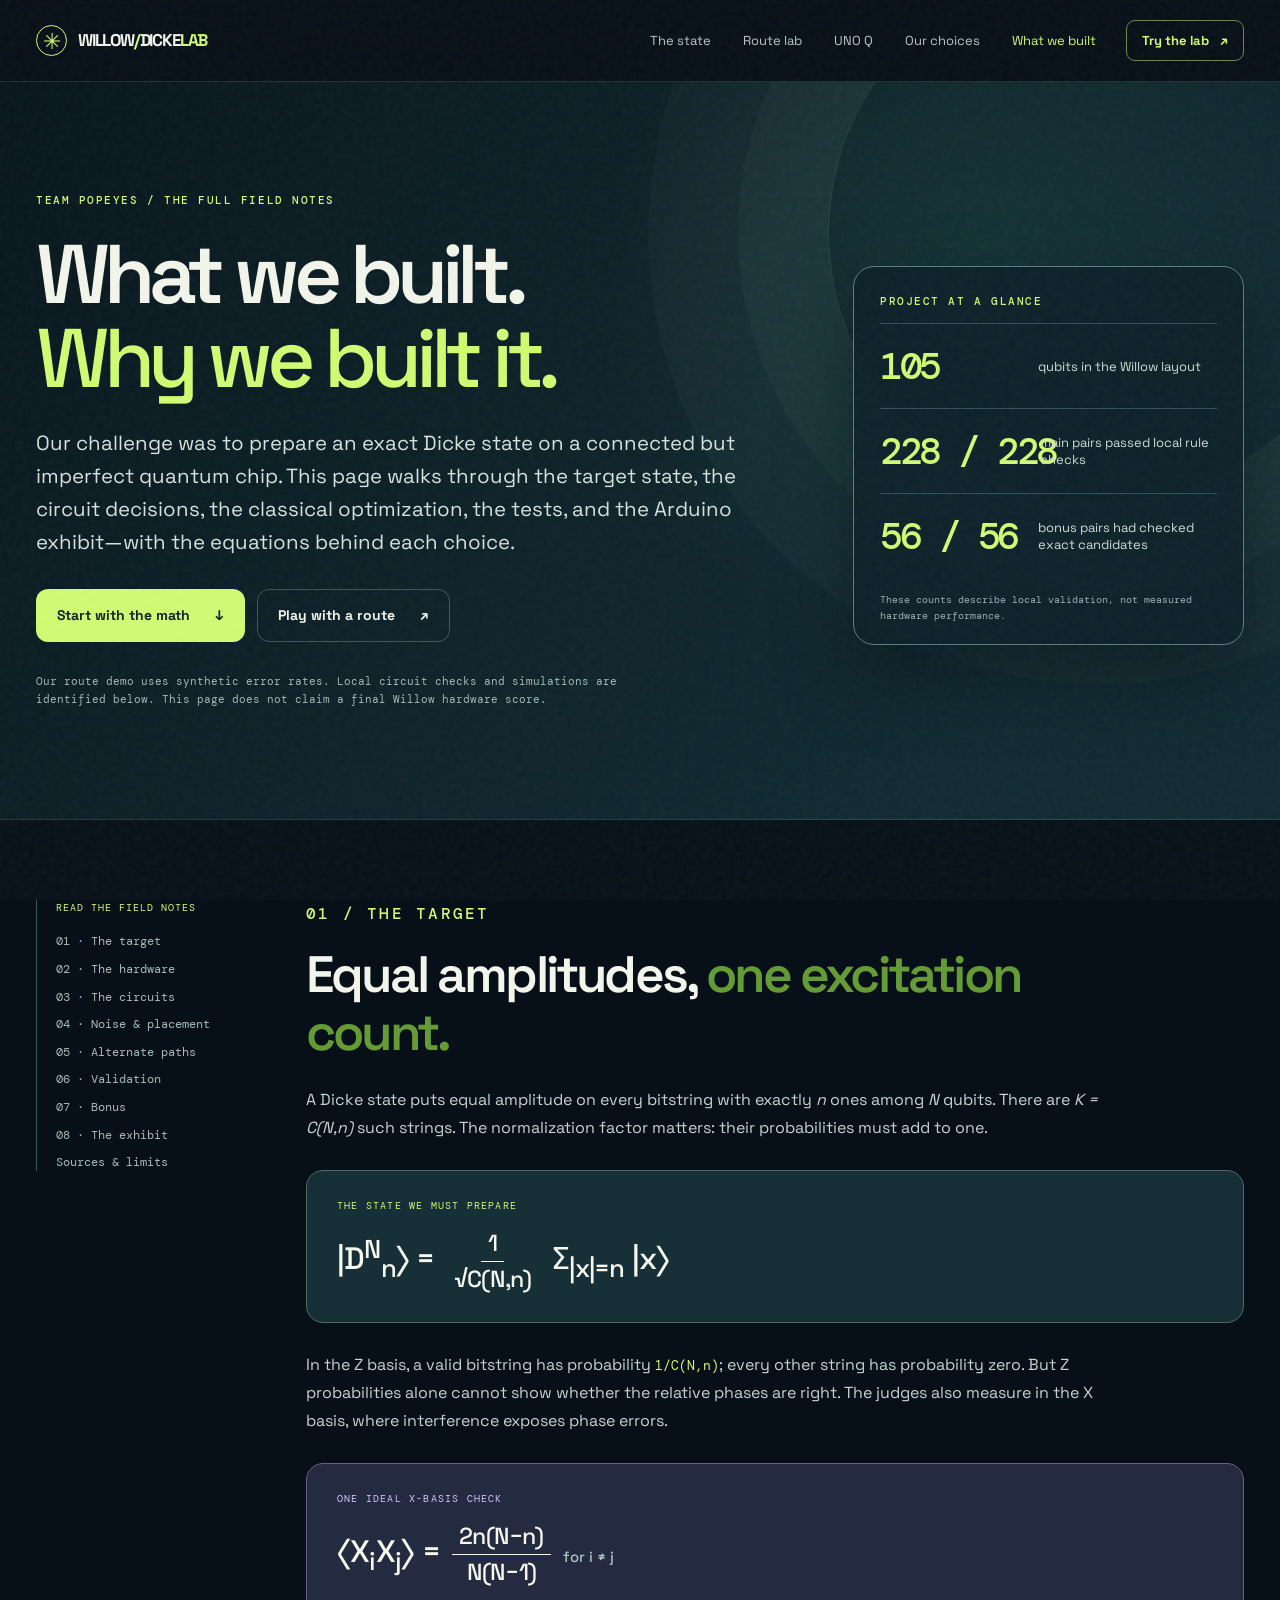
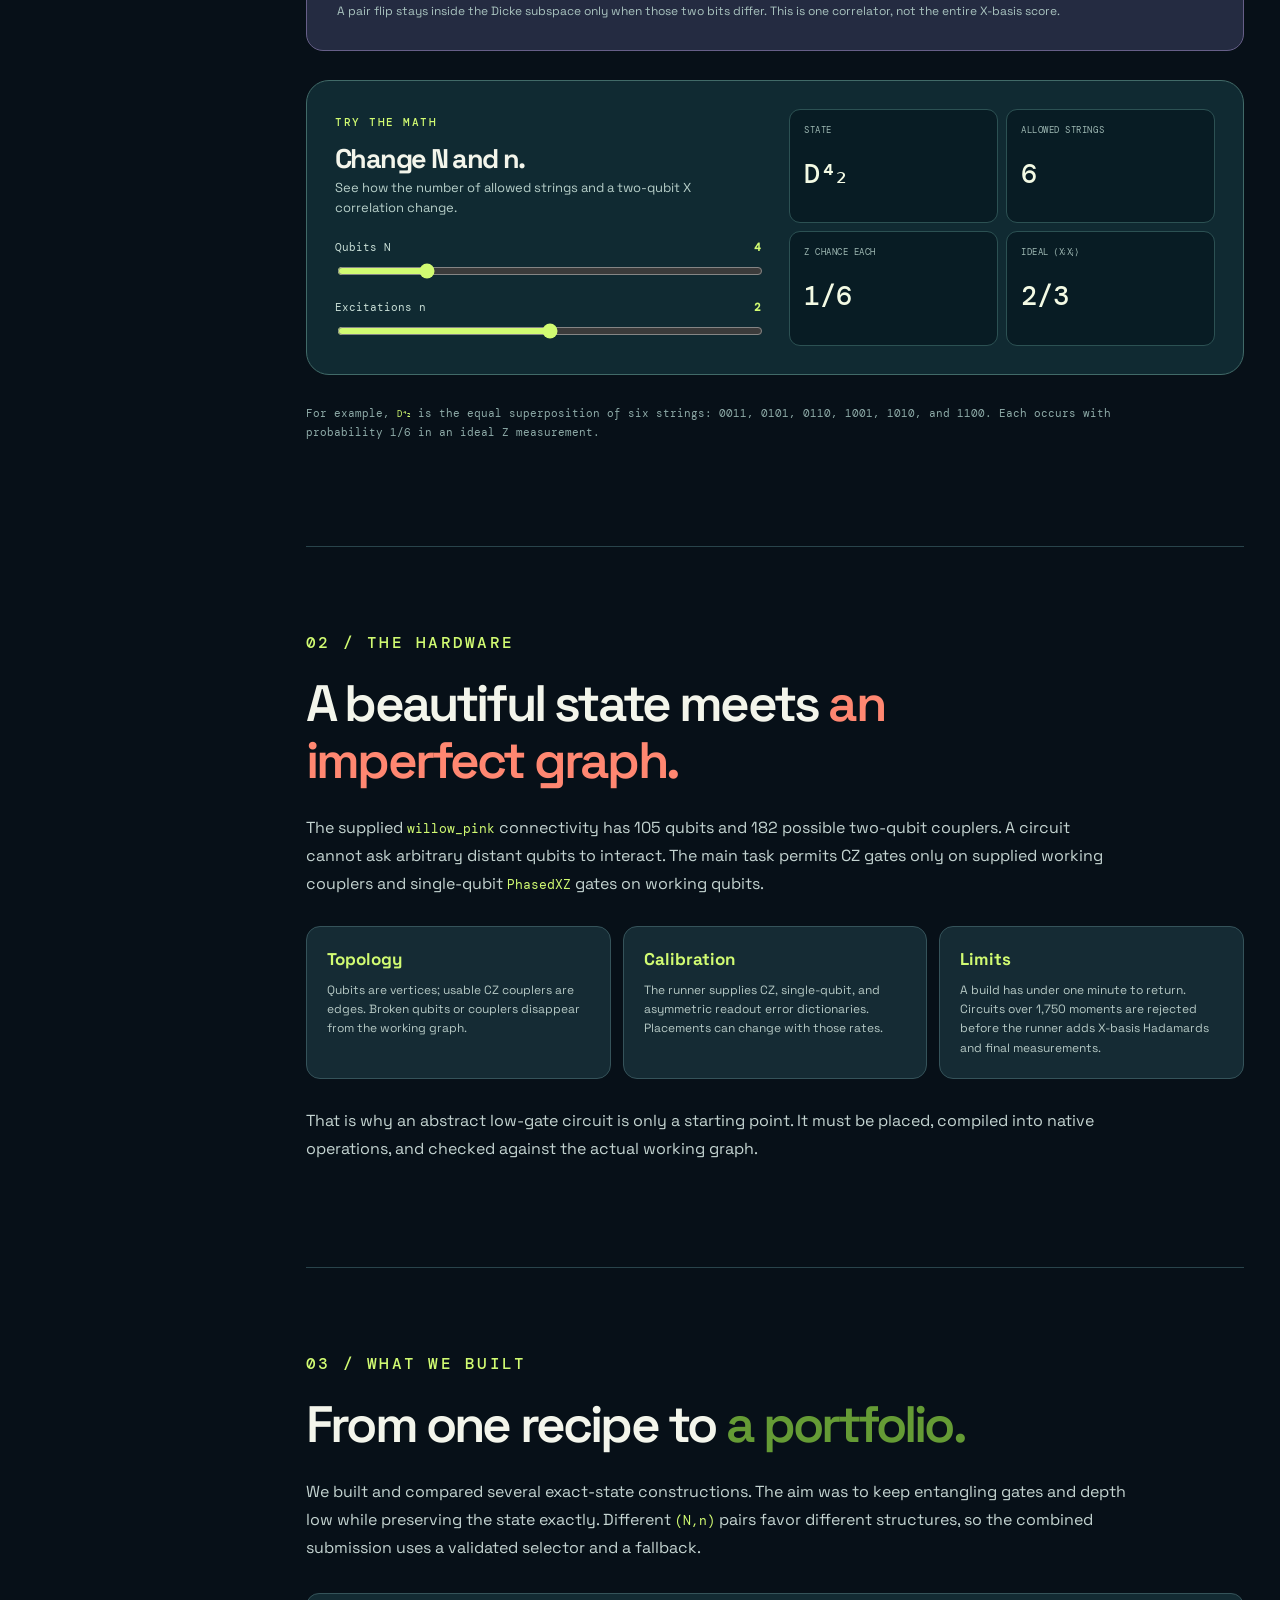
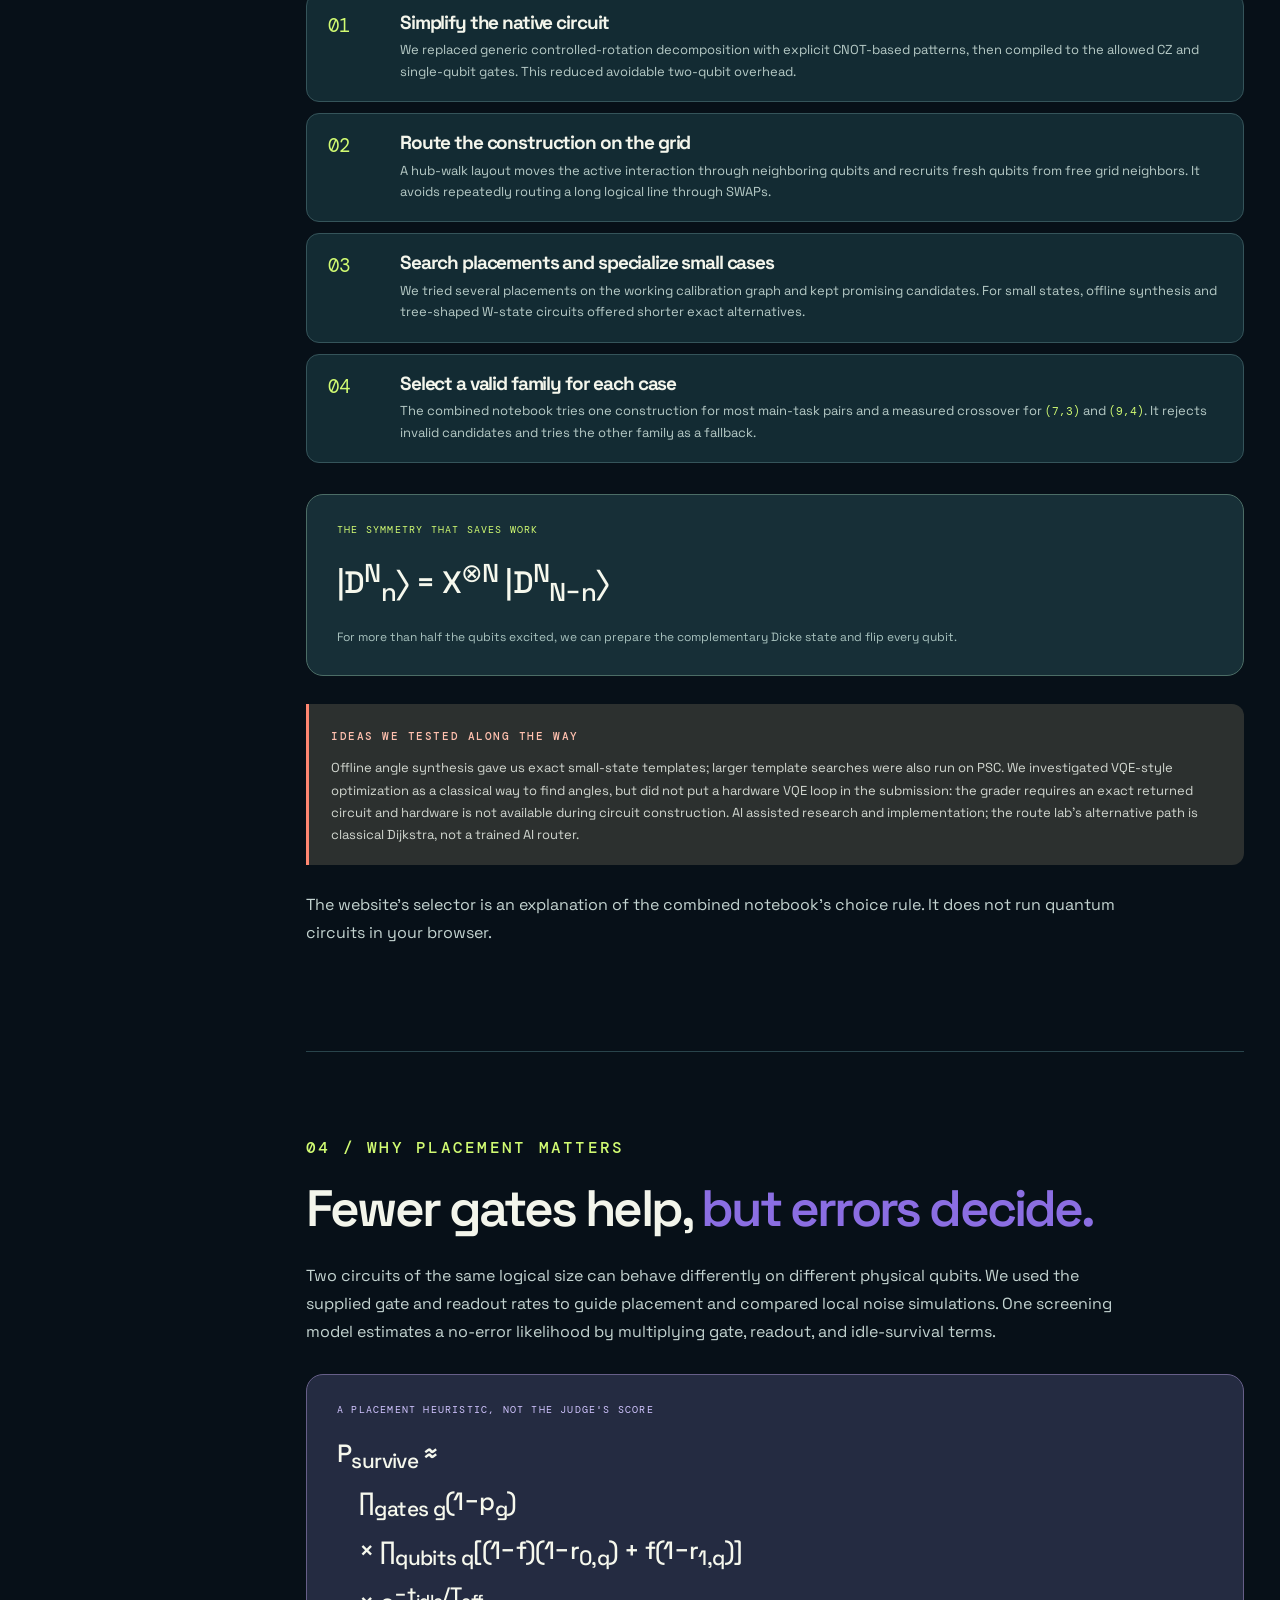
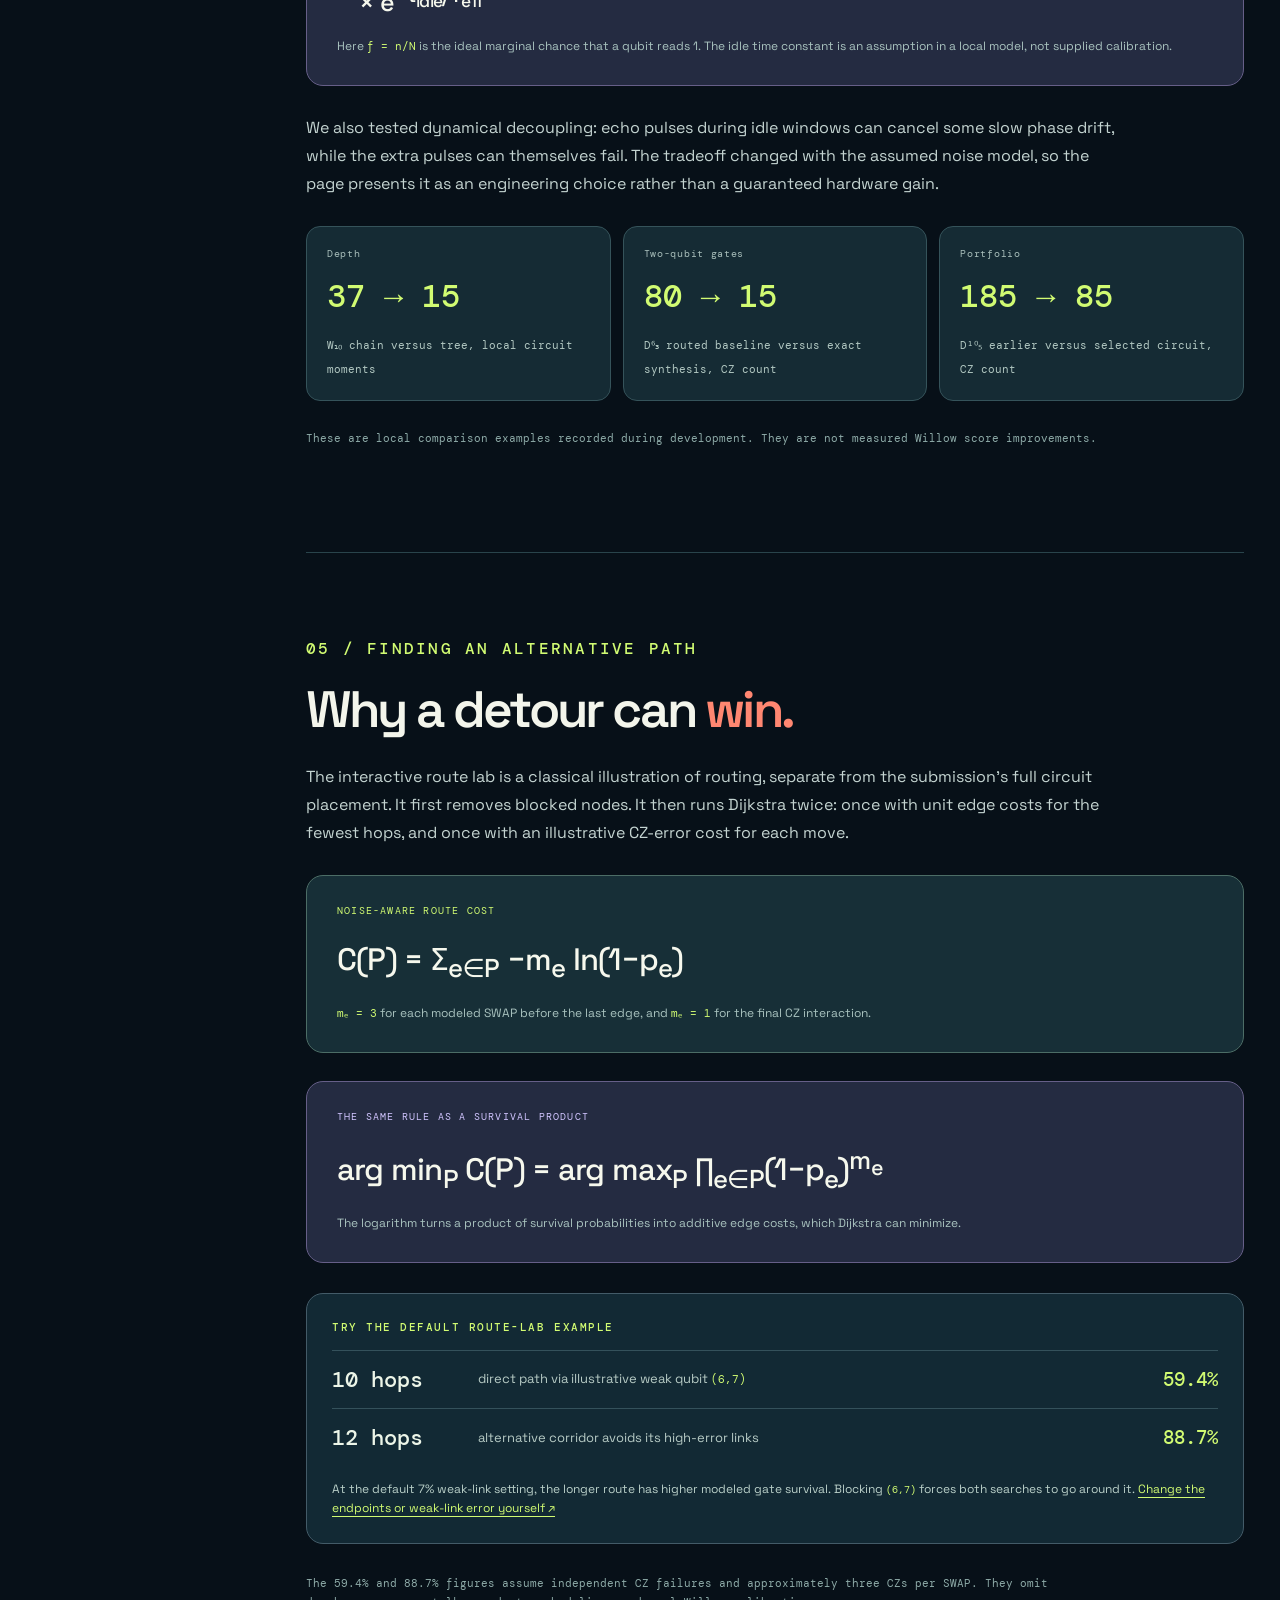
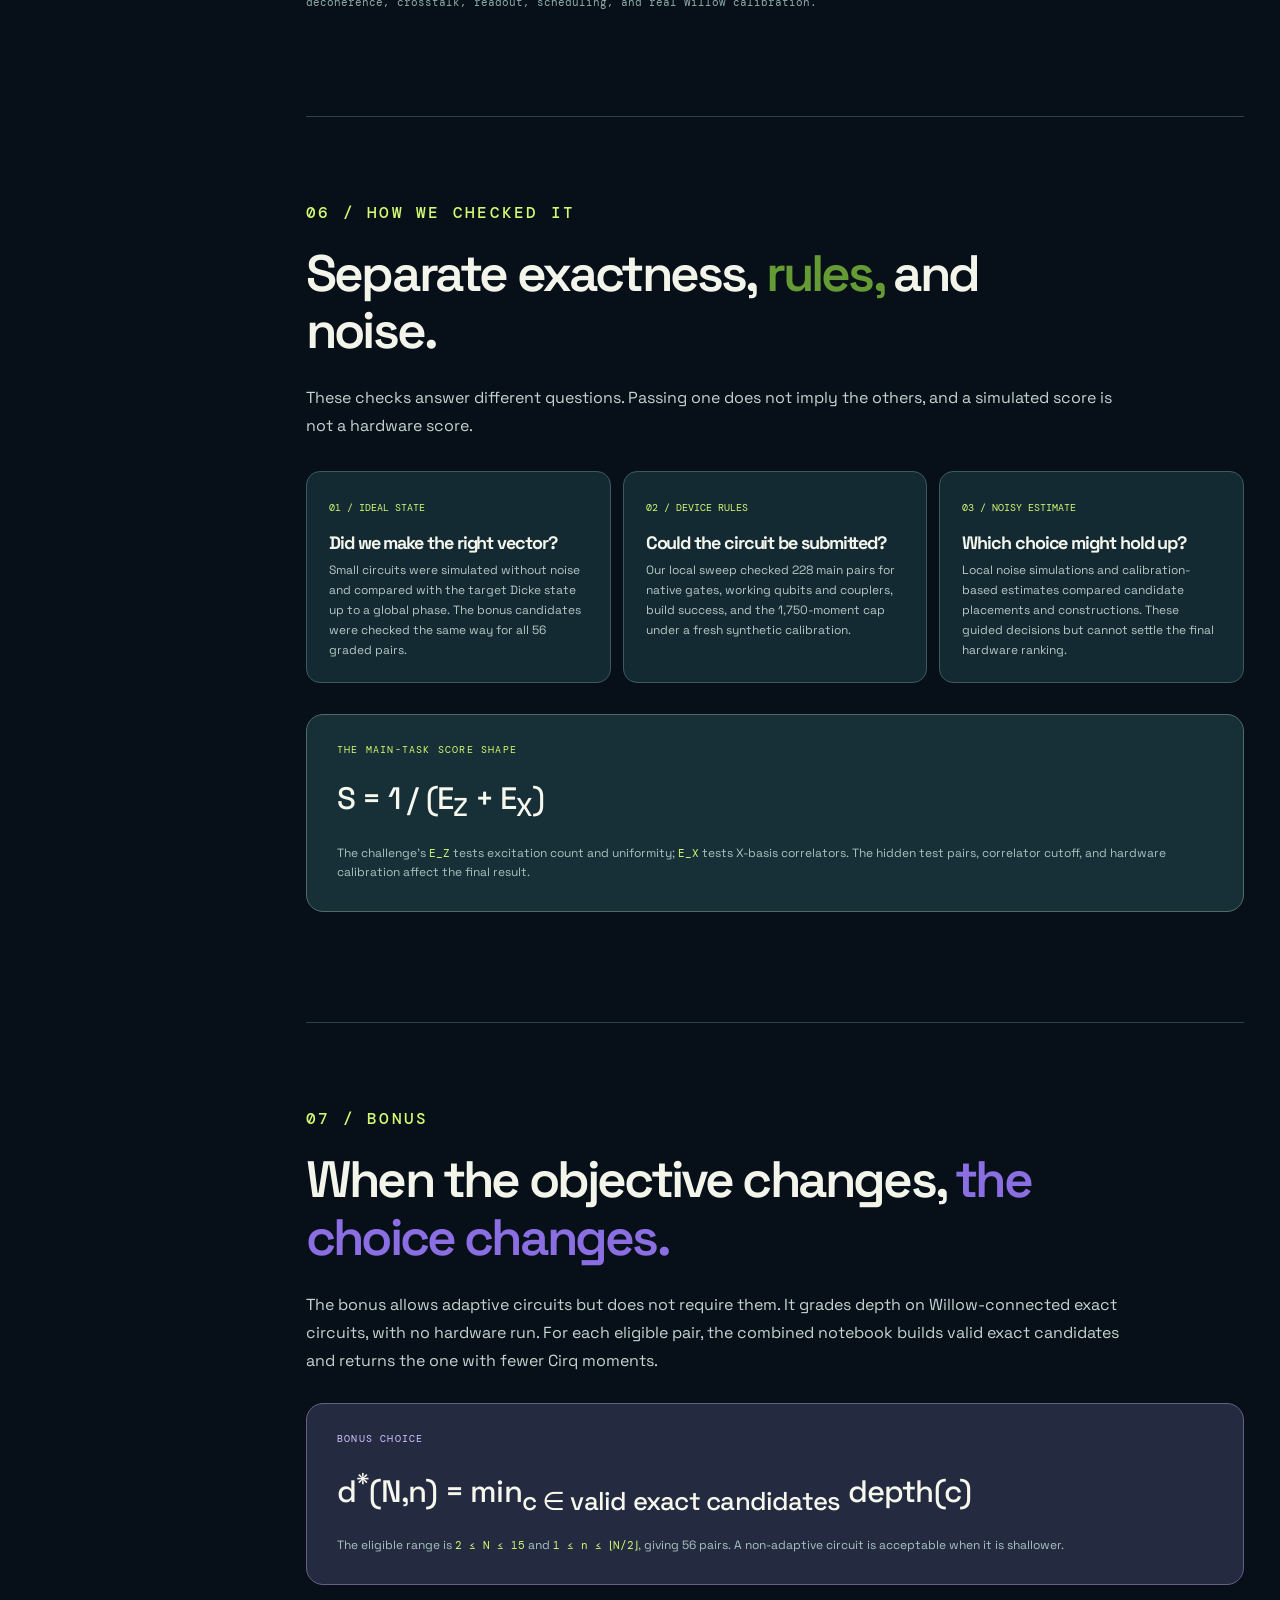
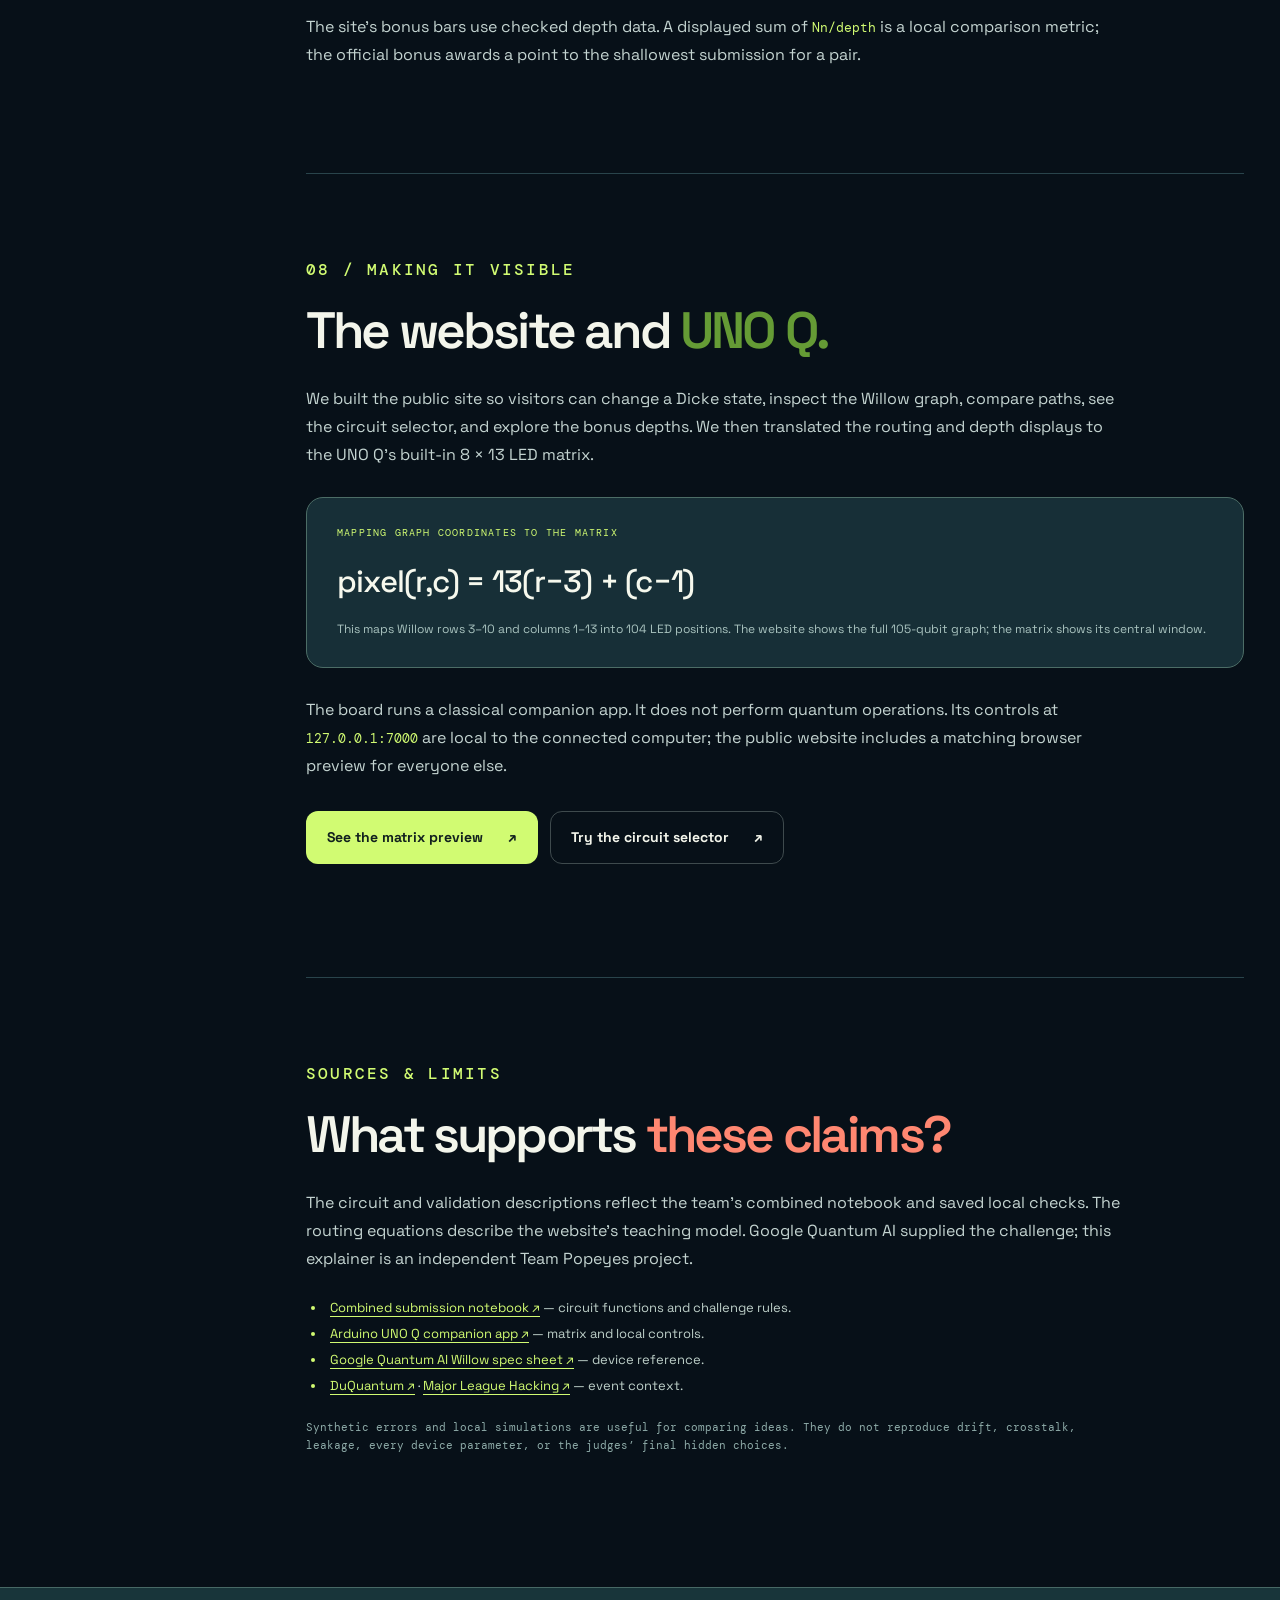
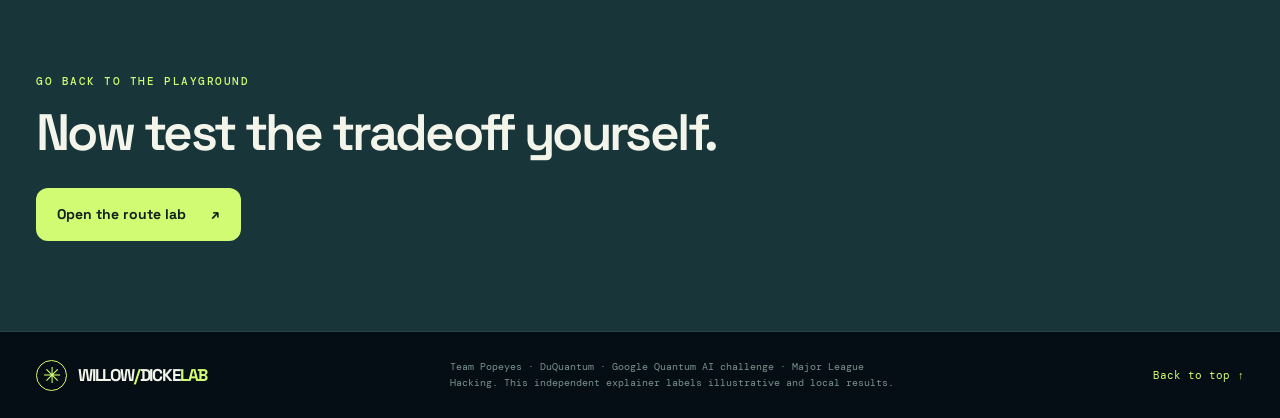
==== methodology.html @ 2a4ad36b "Add detailed Dicke methodology page" ====
<!doctype html>
<html lang="en">
<head>
  <meta charset="utf-8">
  <meta name="viewport" content="width=device-width, initial-scale=1">
  <meta name="theme-color" content="#071018">
  <meta name="description" content="How Team Popeyes designed, routed, simulated, validated, and explained Dicke-state circuits for the Google Quantum AI challenge at DuQuantum.">
  <title>What we built · Willow Dicke Lab</title>
  <link rel="preconnect" href="https://fonts.googleapis.com">
  <link rel="preconnect" href="https://fonts.gstatic.com" crossorigin>
  <link href="https://fonts.googleapis.com/css2?family=DM+Mono:wght@400;500&family=Space+Grotesk:wght@400;500;600;700&display=swap" rel="stylesheet">
  <link rel="stylesheet" href="./styles.css?v=story1">
  <link rel="stylesheet" href="./methodology.css?v=story1">
  <script src="./methodology.js?v=story1" defer></script>
</head>
<body>
  <div class="grain" aria-hidden="true"></div>
  <header class="site-header">
    <a class="brand" href="./index.html#top" aria-label="Willow Dicke Lab home"><span class="brand-mark" aria-hidden="true">✳</span><span>WILLOW<span class="brand-light">/</span>DICKE<span class="brand-light">LAB</span></span></a>
    <nav aria-label="Main navigation"><a href="./index.html#state">The state</a><a href="./index.html#routing">Route lab</a><a href="./index.html#uno">UNO Q</a><a href="./index.html#decisions">Our choices</a><a class="story-active" href="./methodology.html" aria-current="page">What we built</a></nav>
    <a class="header-cta" href="./index.html#routing">Try the lab <span aria-hidden="true">↗</span></a>
  </header>

  <main>
    <section class="story-hero" id="top" aria-labelledby="story-title">
      <div class="wrap story-hero-grid">
        <div>
          <p class="section-kicker">TEAM POPEYES / THE FULL FIELD NOTES</p>
          <h1 id="story-title">What we built.<br><em>Why we built it.</em></h1>
          <p class="story-lead">Our challenge was to prepare an exact Dicke state on a connected but imperfect quantum chip. This page walks through the target state, the circuit decisions, the classical optimization, the tests, and the Arduino exhibit—with the equations behind each choice.</p>
          <div class="story-actions"><a class="button button-primary" href="#target">Start with the math <span aria-hidden="true">↓</span></a><a class="button button-ghost" href="./index.html#routing">Play with a route <span aria-hidden="true">↗</span></a></div>
          <p class="story-honesty">Our route demo uses synthetic error rates. Local circuit checks and simulations are identified below. This page does not claim a final Willow hardware score.</p>
        </div>
        <div class="story-hero-card" aria-label="Project at a glance">
          <span class="mini-label">PROJECT AT A GLANCE</span>
          <div><strong>105</strong><span>qubits in the Willow layout</span></div>
          <div><strong>228 / 228</strong><span>main pairs passed local rule checks</span></div>
          <div><strong>56 / 56</strong><span>bonus pairs had checked exact candidates</span></div>
          <p>These counts describe local validation, not measured hardware performance.</p>
        </div>
      </div>
    </section>

    <div class="wrap story-layout">
      <aside class="story-toc" aria-label="On this page"><span>READ THE FIELD NOTES</span><a href="#target">01 · The target</a><a href="#hardware">02 · The hardware</a><a href="#construction">03 · The circuits</a><a href="#placement">04 · Noise &amp; placement</a><a href="#routing-math">05 · Alternate paths</a><a href="#validation">06 · Validation</a><a href="#bonus">07 · Bonus</a><a href="#exhibit">08 · The exhibit</a><a href="#sources">Sources &amp; limits</a></aside>
      <article class="story-content">
        <section class="story-section" id="target">
          <p class="section-kicker">01 / THE TARGET</p>
          <h2>Equal amplitudes, <span class="accent-lime">one excitation count.</span></h2>
          <p>A Dicke state puts equal amplitude on every bitstring with exactly <em>n</em> ones among <em>N</em> qubits. There are <em>K = C(N,n)</em> such strings. The normalization factor matters: their probabilities must add to one.</p>
          <div class="story-equation" role="math" aria-label="Dicke N n equals one over square root of N choose n times the sum of all computational basis strings with Hamming weight n"><span class="eq-label">THE STATE WE MUST PREPARE</span><div>|D<sup>N</sup><sub>n</sub>⟩ = <span class="eq-frac"><span>1</span><span>√C(N,n)</span></span> Σ<sub>|x|=n</sub> |x⟩</div></div>
          <p>In the Z basis, a valid bitstring has probability <code>1/C(N,n)</code>; every other string has probability zero. But Z probabilities alone cannot show whether the relative phases are right. The judges also measure in the X basis, where interference exposes phase errors.</p>
          <div class="story-equation story-equation-violet" role="math" aria-label="For distinct qubits i and j, the ideal XX correlator is two n times N minus n divided by N times N minus one"><span class="eq-label">ONE IDEAL X-BASIS CHECK</span><div>⟨X<sub>i</sub>X<sub>j</sub>⟩ = <span class="eq-frac"><span>2n(N−n)</span><span>N(N−1)</span></span> <small>for i ≠ j</small></div><p>A pair flip stays inside the Dicke subspace only when those two bits differ. This is one correlator, not the entire X-basis score.</p></div>
          <div class="story-playground card-surface" aria-labelledby="story-playground-title"><div><span class="mini-label">TRY THE MATH</span><h3 id="story-playground-title">Change N and n.</h3><p>See how the number of allowed strings and a two-qubit X correlation change.</p><label for="story-n-qubits">Qubits N <strong id="story-n-value">4</strong></label><input id="story-n-qubits" type="range" min="2" max="12" value="4"><label for="story-n-excitations">Excitations n <strong id="story-k-value">2</strong></label><input id="story-n-excitations" type="range" min="0" max="4" value="2"></div><div class="story-math-readout" aria-live="polite"><div><span>STATE</span><strong id="story-state">D⁴₂</strong></div><div><span>ALLOWED STRINGS</span><strong id="story-combinations">6</strong></div><div><span>Z CHANCE EACH</span><strong id="story-probability">1/6</strong></div><div><span>IDEAL ⟨XᵢXⱼ⟩</span><strong id="story-correlation">2/3</strong></div></div></div>
          <p class="story-side-note">For example, <code>D⁴₂</code> is the equal superposition of six strings: 0011, 0101, 0110, 1001, 1010, and 1100. Each occurs with probability 1/6 in an ideal Z measurement.</p>
        </section>

        <section class="story-section" id="hardware">
          <p class="section-kicker">02 / THE HARDWARE</p><h2>A beautiful state meets <span class="accent-coral">an imperfect graph.</span></h2>
          <p>The supplied <code>willow_pink</code> connectivity has 105 qubits and 182 possible two-qubit couplers. A circuit cannot ask arbitrary distant qubits to interact. The main task permits CZ gates only on supplied working couplers and single-qubit <code>PhasedXZ</code> gates on working qubits.</p>
          <div class="story-facts"><div><strong>Topology</strong><p>Qubits are vertices; usable CZ couplers are edges. Broken qubits or couplers disappear from the working graph.</p></div><div><strong>Calibration</strong><p>The runner supplies CZ, single-qubit, and asymmetric readout error dictionaries. Placements can change with those rates.</p></div><div><strong>Limits</strong><p>A build has under one minute to return. Circuits over 1,750 moments are rejected before the runner adds X-basis Hadamards and final measurements.</p></div></div>
          <p>That is why an abstract low-gate circuit is only a starting point. It must be placed, compiled into native operations, and checked against the actual working graph.</p>
        </section>

        <section class="story-section" id="construction">
          <p class="section-kicker">03 / WHAT WE BUILT</p><h2>From one recipe to <span class="accent-lime">a portfolio.</span></h2>
          <p>We built and compared several exact-state constructions. The aim was to keep entangling gates and depth low while preserving the state exactly. Different <code>(N,n)</code> pairs favor different structures, so the combined submission uses a validated selector and a fallback.</p>
          <div class="story-steps"><div><b>01</b><div><h3>Simplify the native circuit</h3><p>We replaced generic controlled-rotation decomposition with explicit CNOT-based patterns, then compiled to the allowed CZ and single-qubit gates. This reduced avoidable two-qubit overhead.</p></div></div><div><b>02</b><div><h3>Route the construction on the grid</h3><p>A hub-walk layout moves the active interaction through neighboring qubits and recruits fresh qubits from free grid neighbors. It avoids repeatedly routing a long logical line through SWAPs.</p></div></div><div><b>03</b><div><h3>Search placements and specialize small cases</h3><p>We tried several placements on the working calibration graph and kept promising candidates. For small states, offline synthesis and tree-shaped W-state circuits offered shorter exact alternatives.</p></div></div><div><b>04</b><div><h3>Select a valid family for each case</h3><p>The combined notebook tries one construction for most main-task pairs and a measured crossover for <code>(7,3)</code> and <code>(9,4)</code>. It rejects invalid candidates and tries the other family as a fallback.</p></div></div></div>
          <div class="story-equation"><span class="eq-label">THE SYMMETRY THAT SAVES WORK</span><div>|D<sup>N</sup><sub>n</sub>⟩ = X<sup>⊗N</sup> |D<sup>N</sup><sub>N−n</sub>⟩</div><p>For more than half the qubits excited, we can prepare the complementary Dicke state and flip every qubit.</p></div>
          <div class="story-research-note"><span class="mini-label">IDEAS WE TESTED ALONG THE WAY</span><p>Offline angle synthesis gave us exact small-state templates; larger template searches were also run on PSC. We investigated VQE-style optimization as a classical way to find angles, but did not put a hardware VQE loop in the submission: the grader requires an exact returned circuit and hardware is not available during circuit construction. AI assisted research and implementation; the route lab’s alternative path is classical Dijkstra, not a trained AI router.</p></div>
          <p>The website’s selector is an explanation of the combined notebook’s choice rule. It does not run quantum circuits in your browser.</p>
        </section>

        <section class="story-section" id="placement">
          <p class="section-kicker">04 / WHY PLACEMENT MATTERS</p><h2>Fewer gates help, <span class="accent-violet">but errors decide.</span></h2>
          <p>Two circuits of the same logical size can behave differently on different physical qubits. We used the supplied gate and readout rates to guide placement and compared local noise simulations. One screening model estimates a no-error likelihood by multiplying gate, readout, and idle-survival terms.</p>
          <div class="story-equation story-equation-violet"><span class="eq-label">A PLACEMENT HEURISTIC, NOT THE JUDGE'S SCORE</span><div class="eq-factors"><span>P<sub>survive</sub> ≈</span><span>∏<sub>gates g</sub>(1−p<sub>g</sub>)</span><span>× ∏<sub>qubits q</sub>[(1−f)(1−r<sub>0,q</sub>) + f(1−r<sub>1,q</sub>)]</span><span>× e<sup>−t<sub>idle</sub>/T<sub>eff</sub></sup></span></div><p>Here <code>f = n/N</code> is the ideal marginal chance that a qubit reads 1. The idle time constant is an assumption in a local model, not supplied calibration.</p></div>
          <p>We also tested dynamical decoupling: echo pulses during idle windows can cancel some slow phase drift, while the extra pulses can themselves fail. The tradeoff changed with the assumed noise model, so the page presents it as an engineering choice rather than a guaranteed hardware gain.</p>
          <div class="story-mini-grid"><div><span>Depth</span><strong>37 → 15</strong><small>W₁₀ chain versus tree, local circuit moments</small></div><div><span>Two-qubit gates</span><strong>80 → 15</strong><small>D⁶₃ routed baseline versus exact synthesis, CZ count</small></div><div><span>Portfolio</span><strong>185 → 85</strong><small>D¹⁰₅ earlier versus selected circuit, CZ count</small></div></div>
          <p class="story-side-note">These are local comparison examples recorded during development. They are not measured Willow score improvements.</p>
        </section>

        <section class="story-section" id="routing-math">
          <p class="section-kicker">05 / FINDING AN ALTERNATIVE PATH</p><h2>Why a detour can <span class="accent-coral">win.</span></h2>
          <p>The interactive route lab is a classical illustration of routing, separate from the submission’s full circuit placement. It first removes blocked nodes. It then runs Dijkstra twice: once with unit edge costs for the fewest hops, and once with an illustrative CZ-error cost for each move.</p>
          <div class="story-equation"><span class="eq-label">NOISE-AWARE ROUTE COST</span><div>C(P) = Σ<sub>e∈P</sub> −m<sub>e</sub> ln(1−p<sub>e</sub>)</div><p><code>mₑ = 3</code> for each modeled SWAP before the last edge, and <code>mₑ = 1</code> for the final CZ interaction.</p></div>
          <div class="story-equation story-equation-violet"><span class="eq-label">THE SAME RULE AS A SURVIVAL PRODUCT</span><div>arg min<sub>P</sub> C(P) = arg max<sub>P</sub> ∏<sub>e∈P</sub>(1−p<sub>e</sub>)<sup>m<sub>e</sub></sup></div><p>The logarithm turns a product of survival probabilities into additive edge costs, which Dijkstra can minimize.</p></div>
          <div class="story-route-example"><span class="mini-label">TRY THE DEFAULT ROUTE-LAB EXAMPLE</span><div><strong>10 hops</strong><span>direct path via illustrative weak qubit <code>(6,7)</code></span><b>59.4%</b></div><div><strong>12 hops</strong><span>alternative corridor avoids its high-error links</span><b>88.7%</b></div><p>At the default 7% weak-link setting, the longer route has higher modeled gate survival. Blocking <code>(6,7)</code> forces both searches to go around it. <a href="./index.html#routing">Change the endpoints or weak-link error yourself ↗</a></p></div>
          <p class="story-side-note">The 59.4% and 88.7% figures assume independent CZ failures and approximately three CZs per SWAP. They omit decoherence, crosstalk, readout, scheduling, and real Willow calibration.</p>
        </section>

        <section class="story-section" id="validation">
          <p class="section-kicker">06 / HOW WE CHECKED IT</p><h2>Separate exactness, <span class="accent-lime">rules,</span> and noise.</h2>
          <p>These checks answer different questions. Passing one does not imply the others, and a simulated score is not a hardware score.</p>
          <div class="story-validation"><div><span>01 / IDEAL STATE</span><h3>Did we make the right vector?</h3><p>Small circuits were simulated without noise and compared with the target Dicke state up to a global phase. The bonus candidates were checked the same way for all 56 graded pairs.</p></div><div><span>02 / DEVICE RULES</span><h3>Could the circuit be submitted?</h3><p>Our local sweep checked 228 main pairs for native gates, working qubits and couplers, build success, and the 1,750-moment cap under a fresh synthetic calibration.</p></div><div><span>03 / NOISY ESTIMATE</span><h3>Which choice might hold up?</h3><p>Local noise simulations and calibration-based estimates compared candidate placements and constructions. These guided decisions but cannot settle the final hardware ranking.</p></div></div>
          <div class="story-equation"><span class="eq-label">THE MAIN-TASK SCORE SHAPE</span><div>S = 1 / (E<sub>Z</sub> + E<sub>X</sub>)</div><p>The challenge’s <code>E_Z</code> tests excitation count and uniformity; <code>E_X</code> tests X-basis correlators. The hidden test pairs, correlator cutoff, and hardware calibration affect the final result.</p></div>
        </section>

        <section class="story-section" id="bonus">
          <p class="section-kicker">07 / BONUS</p><h2>When the objective changes, <span class="accent-violet">the choice changes.</span></h2>
          <p>The bonus allows adaptive circuits but does not require them. It grades depth on Willow-connected exact circuits, with no hardware run. For each eligible pair, the combined notebook builds valid exact candidates and returns the one with fewer Cirq moments.</p>
          <div class="story-equation story-equation-violet"><span class="eq-label">BONUS CHOICE</span><div>d<sup>*</sup>(N,n) = min<sub>c ∈ valid exact candidates</sub> depth(c)</div><p>The eligible range is <code>2 ≤ N ≤ 15</code> and <code>1 ≤ n ≤ ⌊N/2⌋</code>, giving 56 pairs. A non-adaptive circuit is acceptable when it is shallower.</p></div>
          <p>The site’s bonus bars use checked depth data. A displayed sum of <code>Nn/depth</code> is a local comparison metric; the official bonus awards a point to the shallowest submission for a pair.</p>
        </section>

        <section class="story-section" id="exhibit">
          <p class="section-kicker">08 / MAKING IT VISIBLE</p><h2>The website and <span class="accent-lime">UNO Q.</span></h2>
          <p>We built the public site so visitors can change a Dicke state, inspect the Willow graph, compare paths, see the circuit selector, and explore the bonus depths. We then translated the routing and depth displays to the UNO Q’s built-in 8 × 13 LED matrix.</p>
          <div class="story-equation"><span class="eq-label">MAPPING GRAPH COORDINATES TO THE MATRIX</span><div>pixel(r,c) = 13(r−3) + (c−1)</div><p>This maps Willow rows 3–10 and columns 1–13 into 104 LED positions. The website shows the full 105-qubit graph; the matrix shows its central window.</p></div>
          <p>The board runs a classical companion app. It does not perform quantum operations. Its controls at <code>127.0.0.1:7000</code> are local to the connected computer; the public website includes a matching browser preview for everyone else.</p>
          <div class="story-actions"><a class="button button-primary" href="./index.html#uno">See the matrix preview <span aria-hidden="true">↗</span></a><a class="button button-ghost" href="./index.html#decisions">Try the circuit selector <span aria-hidden="true">↗</span></a></div>
        </section>

        <section class="story-section story-sources" id="sources"><p class="section-kicker">SOURCES &amp; LIMITS</p><h2>What supports <span class="accent-coral">these claims?</span></h2><p>The circuit and validation descriptions reflect the team’s combined notebook and saved local checks. The routing equations describe the website’s teaching model. Google Quantum AI supplied the challenge; this explainer is an independent Team Popeyes project.</p><ul><li><a href="https://github.com/tanishsinghrajpal1029/Team-Popeyes-DuHack-GoogleQAI/blob/main/DuQuantum_submission_BEST_OF_BOTH.ipynb" target="_blank" rel="noopener noreferrer">Combined submission notebook ↗</a> — circuit functions and challenge rules.</li><li><a href="https://github.com/tanishsinghrajpal1029/Team-Popeyes-DuHack-GoogleQAI/tree/main/arduino-uno-q-willow" target="_blank" rel="noopener noreferrer">Arduino UNO Q companion app ↗</a> — matrix and local controls.</li><li><a href="https://quantumai.google/static/site-assets/downloads/willow-spec-sheet.pdf" target="_blank" rel="noopener noreferrer">Google Quantum AI Willow spec sheet ↗</a> — device reference.</li><li><a href="https://duquantum.org/" target="_blank" rel="noopener noreferrer">DuQuantum ↗</a> · <a href="https://mlh.io/" target="_blank" rel="noopener noreferrer">Major League Hacking ↗</a> — event context.</li></ul><p class="story-side-note">Synthetic errors and local simulations are useful for comparing ideas. They do not reproduce drift, crosstalk, leakage, every device parameter, or the judges’ final hidden choices.</p></section>
      </article>
    </div>
    <section class="story-ending"><div class="wrap"><p class="section-kicker">GO BACK TO THE PLAYGROUND</p><h2>Now test the tradeoff yourself.</h2><a class="button button-primary" href="./index.html#routing">Open the route lab <span aria-hidden="true">↗</span></a></div></section>
  </main>
  <footer><div class="wrap footer-grid"><a class="brand" href="./index.html#top"><span class="brand-mark" aria-hidden="true">✳</span><span>WILLOW<span class="brand-light">/</span>DICKE<span class="brand-light">LAB</span></span></a><p>Team Popeyes · DuQuantum · Google Quantum AI challenge · Major League Hacking. This independent explainer labels illustrative and local results.</p><a href="#top">Back to top ↑</a></div></footer>
</body>
</html>
---- styles.css ----
:root{--bg:#071018;--bg2:#0b1820;--panel:#10232b;--panel2:#142b33;--line:rgba(209,245,240,.14);--ink:#f3f5eb;--muted:#a8b8b9;--lime:#d1fb72;--coral:#ff8771;--violet:#b9a7ff;--cyan:#7de8e4;--mono:'DM Mono',monospace;--sans:'Space Grotesk',system-ui,sans-serif}
*{box-sizing:border-box}html{scroll-behavior:smooth}body{margin:0;background:var(--bg);color:var(--ink);font-family:var(--sans);line-height:1.5;overflow-x:hidden}button,input,select{font:inherit}button{cursor:pointer}a{color:inherit;text-decoration:none}code{font-family:var(--mono);font-size:.87em;color:var(--lime)}.wrap{width:min(1220px,calc(100% - 72px));margin-inline:auto}.grain{position:fixed;inset:0;pointer-events:none;z-index:30;opacity:.16;background-image:url("data:image/svg+xml,%3Csvg viewBox='0 0 160 160' xmlns='http://www.w3.org/2000/svg'%3E%3Cfilter id='n'%3E%3CfeTurbulence type='fractalNoise' baseFrequency='.9' numOctaves='3' stitchTiles='stitch'/%3E%3C/filter%3E%3Crect width='100%25' height='100%25' filter='url(%23n)' opacity='.3'/%3E%3C/svg%3E")}.site-header{height:82px;display:flex;align-items:center;justify-content:space-between;gap:30px;padding:0 max(36px,calc((100vw - 1220px)/2));position:sticky;top:0;z-index:20;background:rgba(7,16,24,.86);border-bottom:1px solid var(--line);backdrop-filter:blur(20px)}.brand{font-size:17px;font-weight:700;letter-spacing:-.07em;white-space:nowrap;display:inline-flex;align-items:center;gap:11px}.brand-mark{display:grid;place-items:center;width:31px;height:31px;border:1.5px solid var(--lime);border-radius:50%;color:var(--lime);font-size:22px;font-weight:400;line-height:1}.brand-light{color:var(--lime)}.site-header nav{display:flex;gap:32px;align-items:center;margin-left:auto}.site-header nav a{font-size:13px;color:#b8c9c7;transition:color .2s}.site-header nav a:hover,.site-header nav a:focus-visible{color:var(--lime)}.header-cta{font-size:13px;font-weight:700;border:1px solid rgba(209,251,114,.5);padding:10px 15px;border-radius:9px;color:var(--lime);white-space:nowrap}.header-cta span{margin-left:8px}.header-cta:hover{background:rgba(209,251,114,.1)}
.hero{min-height:680px;display:grid;grid-template-columns:1fr 1fr;position:relative;align-items:center;gap:32px;padding-top:76px;padding-bottom:96px}.hero:before{content:"";position:absolute;width:760px;height:760px;background:radial-gradient(circle,rgba(68,190,170,.1),transparent 60%);right:-190px;top:-180px;pointer-events:none}.hero-copy{position:relative;z-index:2}.eyebrow,.section-kicker,.mini-label{font-family:var(--mono);font-size:11px;letter-spacing:.14em;text-transform:uppercase;font-weight:500}.eyebrow{color:var(--lime);display:flex;align-items:center;gap:10px;margin:0 0 28px}.live-dot{display:inline-block;width:7px;height:7px;border-radius:50%;background:var(--lime);box-shadow:0 0 0 5px rgba(209,251,114,.1),0 0 18px var(--lime);animation:breathe 2.5s infinite}@keyframes breathe{50%{box-shadow:0 0 0 8px rgba(209,251,114,.06),0 0 25px var(--lime)}}h1,h2,h3,p{margin-top:0}h1,h2,h3{line-height:1.07;letter-spacing:-.06em}h1{font-size:clamp(58px,6vw,94px);font-weight:600;margin-bottom:25px;max-width:650px}h1 em,.closing-section h2 em{font-style:normal;color:var(--lime)}.hero-lead{font-size:18px;line-height:1.6;color:#b9c8c7;max-width:520px}.hero-actions{display:flex;flex-wrap:wrap;gap:12px;margin-top:34px}.button{border-radius:12px;display:inline-flex;align-items:center;justify-content:center;gap:25px;padding:15px 20px;font-size:14px;font-weight:700;border:1px solid transparent;transition:transform .2s,background .2s,color .2s}.button:hover{transform:translateY(-3px)}.button:focus-visible,.map-mode:focus-visible,.phase-option:focus-visible,.node:focus-visible,select:focus-visible,input:focus-visible{outline:2px solid var(--lime);outline-offset:3px}.button-primary{background:var(--lime);color:#12211e}.button-primary:hover{background:#e4ffa8}.button-ghost{background:transparent;border-color:rgba(225,246,236,.25);color:var(--ink)}.button-ghost:hover{background:#173038}.hero-note{font-family:var(--mono);font-size:10px;color:#718d90;margin:25px 0 0;max-width:510px}.hero-art{height:510px;position:relative;display:grid;place-items:center}.hero-orbit{position:absolute;border:1px solid rgba(167,236,217,.2);border-radius:50%;transform:rotate(-24deg)}.orbit-one{width:94%;aspect-ratio:1.2}.orbit-two{width:76%;aspect-ratio:1.2}.hero-mesh{width:80%;height:72%;position:relative;transform:rotate(-10deg);filter:drop-shadow(0 0 23px rgba(100,237,217,.26))}.hero-mesh svg{overflow:visible;width:100%;height:100%}.hero-mesh line{stroke:rgba(96,219,211,.36);stroke-width:1.2}.hero-mesh circle{fill:#142e37;stroke:#a2e8db;stroke-width:1.3}.hero-mesh circle:nth-child(3n){fill:#d1fb72;stroke:#d1fb72;filter:drop-shadow(0 0 7px #d1fb72)}.hero-badge{position:absolute;background:#10232b;border:1px solid rgba(193,244,227,.25);box-shadow:0 14px 35px rgba(0,0,0,.2);padding:9px 13px;border-radius:9px;font-family:var(--mono);font-size:11px;color:#d9eae1;animation:float 6s ease-in-out infinite}.badge-icon{color:var(--lime);margin-right:8px}.badge-a{top:14%;left:1%}.badge-b{bottom:18%;right:0;animation-delay:2s}.badge-c{bottom:8%;left:10%;animation-delay:1s}@keyframes float{50%{transform:translateY(-9px)}}.hero-bottom{position:absolute;bottom:25px;left:0;right:0;display:flex;justify-content:space-between;border-top:1px solid var(--line);padding-top:16px;color:#718e90;font:10px var(--mono);letter-spacing:.09em}.hero-bottom b{color:var(--lime);font-size:14px}
.section-pad{padding:110px 0}.mission-section{background:#e9ede4;color:#0c1b20;position:relative}.mission-section:before{content:"";position:absolute;top:0;left:0;right:0;height:1px;background:#d1dfd0}.two-col{display:grid;grid-template-columns:1fr 1fr;gap:7%}.section-kicker{color:#598069;margin-bottom:16px}.route-section .section-kicker,.decision-section .section-kicker,.evidence-section .section-kicker,.closing-section .section-kicker{color:var(--lime)}h2{font-size:clamp(42px,4.5vw,68px);font-weight:600;margin:0 0 25px}.accent-lime{color:#659b35}.accent-coral{color:var(--coral)}.accent-violet{color:#8b6ee2}.section-intro{padding-top:29px;font-size:18px;line-height:1.65;color:#52656a}.section-intro strong{color:#0f2528}.section-intro p{margin-bottom:15px}.card-surface{border-radius:23px;overflow:hidden}.state-lab{margin-top:51px;background:#fff;border:1px solid #d5ddd5;box-shadow:0 22px 55px rgba(40,73,55,.11)}.lab-topline{display:flex;justify-content:space-between;align-items:center;padding:18px 25px;border-bottom:1px solid rgba(26,52,54,.11);gap:15px}.mini-label{color:#759088}.lab-status{font:10px var(--mono);letter-spacing:.06em;display:flex;align-items:center;gap:10px;color:#53706b}.lab-status .live-dot{width:5px;height:5px}.state-grid{display:grid;grid-template-columns:340px 1fr}.state-controls{padding:35px;border-right:1px solid #d8e3db;background:#f7f9f4}.state-controls h3,.route-controls h3,.coherence-controls h3,.resources h3{font-size:26px;margin-bottom:13px}.state-controls p,.route-controls p{color:#6b817d;font-size:14px;line-height:1.6}.range-label{display:flex;justify-content:space-between;align-items:center;font-size:13px;font-weight:700;margin-top:27px;margin-bottom:12px}.range-label strong{font:500 18px var(--mono);color:#3c7f62}input[type=range]{width:100%;accent-color:#87be50;cursor:pointer}.measure-button{width:100%;margin-top:31px;border:0}.sample-result{min-height:46px;margin-top:15px;border:1px dashed #b7d1bd;border-radius:9px;padding:12px;font:11px/1.5 var(--mono);color:#477565}.state-display{padding:35px;min-width:0}.state-equation{font-size:clamp(17px,2vw,25px);font-weight:600;letter-spacing:-.03em;border-bottom:1px solid #e0e9e3;padding-bottom:23px;overflow-wrap:anywhere}.state-stats{display:grid;grid-template-columns:repeat(3,1fr);gap:12px;margin:25px 0 32px}.state-stats div{background:#f0f6e9;border-radius:12px;padding:16px}.state-stats small{display:block;color:#65806d;font:10px var(--mono);margin-bottom:8px}.state-stats strong{font:500 23px var(--mono);letter-spacing:-.05em}.bitstring-heading{display:flex;justify-content:space-between;font-size:13px;font-weight:700;margin-bottom:13px}.bitstring-heading span:last-child{font:11px var(--mono);color:#698776}.bitstring-grid{display:grid;grid-template-columns:repeat(auto-fill,minmax(95px,1fr));gap:8px;max-height:210px;overflow:auto;padding-right:6px}.bitstring{border:1px solid #dce6dc;border-radius:9px;padding:9px 6px;display:flex;justify-content:center;gap:4px;transition:transform .2s,background .2s}.bitstring.measure-hit{background:#d8f98d;transform:scale(1.05);border-color:#8dbf41}.bitstring i{width:10px;height:10px;border-radius:50%;display:block;background:#d9e4de}.bitstring i.on{background:#61a05e}.bitstring-count{font-family:var(--mono);font-size:11px;display:block;margin-top:4px;color:#7a8b80}.micro-copy{font:11px/1.6 var(--mono);color:#789287;margin:17px 0 0}
.route-section{background:linear-gradient(180deg,#0d1d27 0%,#071018 100%);position:relative}.route-section:before{content:"";position:absolute;inset:0;opacity:.15;pointer-events:none;background-image:linear-gradient(rgba(150,220,200,.15) 1px,transparent 1px),linear-gradient(90deg,rgba(150,220,200,.15) 1px,transparent 1px);background-size:48px 48px;mask-image:linear-gradient(180deg,#000,transparent 95%)}.route-section>.wrap{position:relative}.route-heading{display:flex;justify-content:space-between;align-items:end;gap:35px}.route-heading>div:first-child{max-width:760px}.route-heading p{color:#aac0be;font-size:17px;line-height:1.65}.route-heading code{color:var(--cyan)}.chip-count{display:flex;align-items:center;gap:13px;padding:15px 0;border-top:1px solid #47635c;border-bottom:1px solid #47635c}.chip-count strong{font-size:53px;line-height:1;color:var(--lime);letter-spacing:-.08em}.chip-count span{font:10px/1.6 var(--mono);color:#b2c5bd}.route-lab{margin-top:37px;background:#0f2029;border:1px solid #2c4a4e;box-shadow:0 26px 55px rgba(0,0,0,.3)}.route-lab .lab-topline{border-bottom:1px solid #284147}.route-lab .mini-label{color:var(--lime)}.route-lab .lab-status{color:#8aa7a2}.separator{color:var(--coral);padding:0 4px}.route-layout{display:grid;grid-template-columns:minmax(0,1.7fr) minmax(325px,1fr)}.map-column{min-width:0;padding:20px 18px 20px 22px;border-right:1px solid #284147}.map-toolbar{display:flex;gap:6px;flex-wrap:wrap}.map-mode{font:11px var(--mono);color:#93b6b2;background:#152b33;border:1px solid #2b4a4b;padding:9px 11px;border-radius:8px}.map-mode:hover,.map-mode.active{color:#12201c;background:var(--lime);border-color:var(--lime)}.map-wrap{height:560px;margin-top:13px;background:radial-gradient(ellipse at 50% 50%,rgba(73,151,143,.1),transparent 65%);border-radius:15px;position:relative}.map-wrap svg{height:100%;width:100%;touch-action:manipulation}.map-wrap #map-loading{position:absolute;inset:0;display:grid;place-items:center;font:12px var(--mono);color:#92b7a9}.topology-edge{stroke:#38565b;stroke-width:2.2;vector-effect:non-scaling-stroke}.route-line{fill:none;stroke-width:7;stroke-linecap:round;stroke-linejoin:round;opacity:.88;vector-effect:non-scaling-stroke;pointer-events:none}.route-line.hops{stroke:var(--coral)}.route-line.weighted{stroke:var(--lime);stroke-dasharray:12 7}.route-line.same-path{opacity:.36}.node{cursor:pointer}.node circle{fill:#19343b;stroke:#81a7a3;stroke-width:1.5;transition:fill .15s,stroke .15s,r .15s}.node:hover circle,.node:focus circle{fill:#c9f684;r:11}.node.weak circle{fill:#ce6859;stroke:#ffab8f}.node.blocked circle{fill:#13232b;stroke:#61737a;stroke-dasharray:3 3}.node.start circle{fill:var(--cyan);stroke:#d7fffa;filter:drop-shadow(0 0 7px var(--cyan))}.node.end circle{fill:var(--violet);stroke:#e7dfff;filter:drop-shadow(0 0 7px var(--violet))}.node text{font:11px var(--mono);fill:#acc8c3;pointer-events:none;paint-order:stroke;stroke:#0f2029;stroke-width:4}.map-legend{display:flex;gap:10px 16px;flex-wrap:wrap;font:10px var(--mono);color:#9dbab4}.map-legend span{display:flex;align-items:center;gap:5px}.dot{display:inline-block;width:8px;height:8px;border-radius:50%;background:#8aa}.start-dot{background:var(--cyan)}.end-dot{background:var(--violet)}.weak-dot{background:var(--coral)}.blocked-dot{background:transparent;border:1px dashed #9dbab4}.line{display:inline-block;width:16px;border-top:3px solid}.hops-line{border-color:var(--coral)}.weighted-line{border-color:var(--lime);border-top-style:dashed}.route-controls{padding:30px}.route-controls h3{margin-bottom:10px}.route-controls p{color:#a2beb8}.route-controls code{color:var(--lime)}.control-help{font-size:13px!important}.endpoint-fields{display:grid;grid-template-columns:1fr 1fr;gap:10px;margin-top:24px}.endpoint-fields label{font:11px var(--mono);color:#b5c9c4}.endpoint-fields select{width:100%;margin-top:7px;padding:11px;border-radius:9px;background:#1a3239;color:var(--ink);border:1px solid #39535a}.route-controls .range-label{margin-top:28px;color:#d3e7dd}.route-controls .range-label strong{color:var(--coral)}.route-controls input[type=range]{accent-color:var(--coral)}.checkbox-row{display:flex;align-items:center;gap:9px;margin-top:24px;font-size:13px;color:#c9d8d2}.checkbox-row input{accent-color:var(--coral);width:16px;height:16px}.route-comparison{display:grid;grid-template-columns:1fr 1fr;gap:10px;margin-top:28px}.route-result{border-radius:12px;border:1px solid #3b4c4d;padding:13px;min-height:113px}.route-result.hops{background:rgba(255,135,113,.06)}.route-result.weighted{background:rgba(209,251,114,.06)}.route-result span{font:10px var(--mono);color:#b3cbc1;display:block}.route-result strong{font:500 26px var(--mono);display:block;letter-spacing:-.08em;margin-top:9px}.route-result.hops strong{color:var(--coral)}.route-result.weighted strong{color:var(--lime)}.route-result small{font:10px var(--mono);color:#8eaaa4}.route-explanation{margin:22px 0 0;padding:14px;border-left:2px solid var(--lime);background:#193039;font-size:12px!important;min-height:64px}.route-caveat{font-size:10px!important;color:#779992!important;margin-top:22px}.callout{margin-top:28px;background:rgba(141,228,208,.08);border:1px solid #24444a;border-radius:15px;display:flex;gap:20px;align-items:start;padding:22px 27px}.callout-icon{font-size:24px;color:var(--lime);line-height:1}.callout p{margin:0;color:#b5cfc6;font-size:14px;line-height:1.6}.callout strong{color:var(--ink)}
.coherence-section{background:#e9ede4;color:#0c1b20}.coherence-card{margin-top:45px;background:#fff;border:1px solid #d5ddd5;box-shadow:0 18px 50px rgba(40,73,55,.08);padding:30px}.coherence-controls{display:flex;justify-content:space-between;align-items:end;gap:30px}.coherence-controls h3{font-size:29px;margin:10px 0}.coherence-controls p{font-size:14px;color:#5f7573;max-width:550px;margin:0}.coherence-controls code{color:#43875c}.phase-switch{display:flex;background:#e9f0e6;border-radius:10px;padding:5px;gap:4px;flex:none}.phase-option{background:transparent;border:0;border-radius:8px;padding:9px 15px;font:12px var(--mono);color:#5d7569}.phase-option.active{background:#123633;color:#d4ff8b;box-shadow:0 2px 8px rgba(0,0,0,.18)}.coherence-views{display:grid;grid-template-columns:1fr 1fr;gap:15px;margin-top:26px}.basis-card{background:#f5f8f2;border:1px solid #dbe6da;border-radius:16px;padding:23px}.basis-title{display:flex;justify-content:space-between;align-items:center;margin-bottom:23px}.basis-title span{font:11px var(--mono);color:#648674}.basis-title strong{font-size:18px}.bar-row{display:grid;grid-template-columns:28px 1fr 45px;gap:10px;align-items:center;margin:10px 0;font:12px var(--mono)}.bar-track{height:22px;border-radius:5px;background:#dfeadc;overflow:hidden}.bar-track i{height:100%;display:block;background:#a2d658}.bar-row b{font-weight:500}.basis-card p{font-size:12px;color:#71867c;margin:23px 0 0}.x-basis{background:#f4f1ff;border-color:#e0d8f1}.x-basis .basis-title span{color:#8b73c7}.interference{display:flex;justify-content:space-between;align-items:center;font:14px var(--mono)}.interference strong{font-size:36px;color:#7d63cf}.interference-meter{height:22px;border-radius:12px;background:linear-gradient(90deg,#c3adf6 0%,#ddd3f5 50%,#8c6dde 100%);position:relative;margin-top:17px}.interference-meter:after{content:"−1";position:absolute;left:0;top:27px;font:10px var(--mono);color:#8f7db6}.interference-meter:before{content:"+1";position:absolute;right:0;top:27px;font:10px var(--mono);color:#8f7db6}#interference-indicator{position:absolute;top:-4px;right:0;width:30px;height:30px;border-radius:50%;background:#fff;border:5px solid #8568d8;box-shadow:0 2px 9px #8e74ca88;transition:left .35s,right .35s}.x-basis p{margin-top:36px}
.decision-section{background:#0b1820}.decision-intro{display:flex;justify-content:space-between;gap:60px;align-items:end}.decision-intro>div:first-child{max-width:700px}.decision-intro p{font-size:17px;color:#a7bfba;line-height:1.6}.decision-controls{width:325px;flex:none;display:grid;gap:17px}.decision-controls label{font-size:13px;display:block}.decision-controls label strong{float:right;font:16px var(--mono);color:var(--lime)}.decision-controls input{display:block;margin-top:11px}.decision-grid{display:grid;grid-template-columns:1.1fr .9fr;gap:16px;margin-top:39px}.selected-strategy{background:radial-gradient(circle at 78% 20%,rgba(149,220,110,.16),transparent 40%),#183237;border:1px solid #42605a;padding:35px;min-height:363px}.selected-strategy .mini-label{color:var(--lime)}.strategy-symbol{color:var(--lime);font-size:70px;line-height:1;margin-top:29px}.selected-strategy h3{font-size:36px;margin:11px 0}.selected-strategy p{max-width:540px;font-size:16px;color:#c0d3cd}.strategy-meta{display:flex;gap:10px;flex-wrap:wrap;margin-top:30px}.strategy-meta span{font:10px/1.5 var(--mono);color:#bbd3c3;background:#26434a;border:1px solid #3b5b59;border-radius:6px;padding:7px 9px}.strategy-menu{display:grid;grid-template-columns:1fr 1fr;gap:8px}.strategy-menu>div{display:flex;gap:11px;align-items:center;border-radius:12px;border:1px solid #274149;background:#132932;padding:15px;opacity:.5;transition:opacity .2s,background .2s,border-color .2s}.strategy-menu>div.active{opacity:1;background:#24423e;border-color:#93c263}.strategy-menu>div span{font:11px var(--mono);color:var(--lime)}.strategy-menu b{display:block;font-size:14px}.strategy-menu small{display:block;font-size:11px;color:#9fbbb5;margin-top:4px}.method-note{font-size:13px;line-height:1.7;color:#96b2aa;margin-top:26px;max-width:1000px}
.evidence-section{background:#102029}.evidence-section h2{max-width:900px}.evidence-lead{max-width:700px;color:#a9c3bb;font-size:16px}.evidence-grid{display:grid;grid-template-columns:repeat(3,1fr);gap:15px;margin-top:40px}.evidence-card{min-height:360px;background:#18323a;border:1px solid #32545a;border-radius:19px;padding:25px;display:flex;flex-direction:column}.evidence-index{font:10px var(--mono);color:var(--lime);letter-spacing:.1em}.evidence-card h3{font-size:26px;margin:30px 0 12px}.evidence-card p{color:#abc4bb;font-size:13px;line-height:1.6}.evidence-number{margin:auto 0 17px;display:flex;gap:13px;align-items:baseline;flex-wrap:wrap}.evidence-number span{font-size:38px;color:#8ca7a2;text-decoration:line-through;text-decoration-thickness:1px}.evidence-number i{font-style:normal;font-size:23px;color:var(--coral)}.evidence-number strong{font-size:52px;color:var(--lime);letter-spacing:-.08em}.evidence-number small{flex-basis:100%;font:10px var(--mono);color:#8aaba5}.evidence-card .evidence-foot{margin:0;border-top:1px solid #395a5c;padding-top:14px;font-size:11px}.score-panel{display:grid;grid-template-columns:1fr 1fr;gap:60px;background:#d1fb72;color:#193026;border-radius:19px;margin-top:18px;padding:37px}.score-panel .mini-label{color:#4c7955}.score-panel h3{font-size:31px;margin:18px 0 9px}.score-panel p{font-size:13px;color:#3d604e;max-width:430px}.score-bars{align-self:center}.score-bar-row{display:grid;grid-template-columns:140px 1fr 58px;align-items:center;gap:11px;margin:15px 0;font:11px var(--mono)}.score-bar-row>div{height:20px;border-radius:4px;background:#b8db71;overflow:hidden}.score-bar-row i{height:100%;display:block;background:#658c66}.score-bar-row.current i{background:#133d37}.score-bar-row b{font-size:14px}.score-bars>small{font:10px var(--mono);color:#52735b}
.closing-section{background:#08131b;border-top:1px solid #234048}.closing-grid{display:grid;grid-template-columns:1fr .8fr;gap:90px}.closing-grid>div:first-child>p:not(.section-kicker){font-size:16px;line-height:1.65;color:#a8c3bb;max-width:550px}.closing-grid .button{margin-top:17px}.resources{border:1px solid #31515a;border-radius:18px;background:#10252d;padding:28px}.resources h3{font-size:24px;margin-bottom:15px}.resources a{display:flex;align-items:center;gap:15px;padding:16px 0;border-top:1px solid #31515a;font-size:14px;font-weight:700;transition:color .2s}.resources a:hover{color:var(--lime)}.resources a>span:first-child{font-size:18px;color:var(--lime)}.resources small{display:block;font:11px var(--mono);color:#8caeaa;margin-top:4px}footer{border-top:1px solid #274047;padding:27px 0;background:#060e15}.footer-grid{display:flex;gap:20px;align-items:center;justify-content:space-between}.footer-grid p{font:10px/1.6 var(--mono);color:#78928d;max-width:460px;margin:0}.footer-grid>a:last-child{font:11px var(--mono);color:var(--lime);white-space:nowrap}
@media(max-width:1100px){.site-header nav{gap:17px}.hero{min-height:610px}.hero-art{height:440px}.route-layout{grid-template-columns:1fr}.map-column{border-right:0;border-bottom:1px solid #284147}.map-wrap{height:520px}.route-controls{display:grid;grid-template-columns:1fr 1fr;gap:0 28px}.route-controls h3,.route-controls .control-help,.route-controls .route-explanation,.route-controls .route-caveat{grid-column:1/-1}.route-controls .route-comparison{grid-column:2;grid-row:3/5}.route-controls .checkbox-row{grid-column:1}.route-controls .endpoint-fields{grid-column:1}.route-controls .range-label{grid-column:1}.route-controls input[type=range]{grid-column:1}.decision-grid{grid-template-columns:1fr}.strategy-menu{grid-template-columns:repeat(3,1fr)}}
@media(max-width:800px){.wrap{width:min(100% - 36px,680px)}.site-header{height:66px;padding:0 18px}.site-header nav{display:none}.brand{font-size:15px}.header-cta{font-size:11px}.hero{grid-template-columns:1fr;gap:0;min-height:0;padding-top:72px;padding-bottom:95px}.hero-art{height:390px;order:2}.hero-bottom{font-size:8px}.hero h1{font-size:clamp(54px,10vw,84px)}.section-pad{padding:78px 0}.two-col{grid-template-columns:1fr;gap:6px}.section-intro{padding-top:0}.state-grid{grid-template-columns:1fr}.state-controls{border-right:0;border-bottom:1px solid #d8e3db}.route-heading{align-items:start}.chip-count{display:none}.decision-intro{display:block}.decision-controls{width:100%;max-width:400px;margin-top:27px}.evidence-grid{grid-template-columns:1fr}.evidence-card{min-height:290px}.score-panel{grid-template-columns:1fr;gap:17px}.closing-grid{grid-template-columns:1fr;gap:42px}.footer-grid{flex-wrap:wrap}.footer-grid p{order:3;flex-basis:100%}}
@media(max-width:700px){.route-controls{display:block;padding:24px}.route-controls .route-comparison{display:grid}.route-result strong{font-size:22px}}
@media(max-width:600px){.hero-art{height:320px}.hero-note{font-size:9px}.hero-bottom span:first-child{max-width:160px}.state-controls,.state-display{padding:23px}.state-stats{gap:6px}.state-stats div{padding:10px}.state-stats small{font-size:8px}.state-stats strong{font-size:17px}.state-equation{font-size:16px}.route-lab .lab-topline{align-items:start;flex-direction:column}.map-column{padding:13px}.map-toolbar{display:grid;grid-template-columns:repeat(3,1fr)}.map-mode{font-size:9px;padding:8px 2px}.map-wrap{height:420px}.route-controls{display:block;padding:21px}.route-controls .route-comparison{display:grid}.coherence-card{padding:20px}.coherence-controls{display:block}.phase-switch{margin-top:22px;width:max-content}.coherence-views{grid-template-columns:1fr}.strategy-menu{grid-template-columns:1fr 1fr}.strategy-menu>div{padding:10px}.strategy-menu b{font-size:12px}.strategy-menu small{font-size:10px}.selected-strategy{min-height:0;padding:24px}.selected-strategy h3{font-size:30px}.score-panel{padding:23px}.score-bar-row{grid-template-columns:108px 1fr 42px;font-size:9px}.score-bar-row b{font-size:11px}}
@media(prefers-reduced-motion:reduce){html{scroll-behavior:auto}*,*:before,*:after{animation-duration:.01ms!important;transition-duration:.01ms!important}}

/* Event and organization credits */
.credits-section{background:#0c1b24;border-top:1px solid #25434a}
.credits-section h2{font-size:clamp(38px,4vw,58px);margin:14px 0 18px;max-width:730px}
.credits-intro{color:#b7cbc8;font-size:16px;line-height:1.65;max-width:780px;margin:0 0 32px}
.credits-grid{display:grid;grid-template-columns:repeat(3,minmax(0,1fr));gap:16px}
.credit-card{display:flex;flex-direction:column;gap:12px;padding:18px;background:#112832;border:1px solid #35535b;border-radius:16px;transition:transform .2s,border-color .2s}
.credit-card:hover{transform:translateY(-4px);border-color:var(--lime)}
.credit-card:focus-visible{outline:2px solid var(--lime);outline-offset:4px}
.credit-logo{height:110px;display:flex;align-items:center;justify-content:center;padding:16px 20px;background:#fff;border-radius:10px}
.credit-logo-duquantum{background:#1b1330}
.credit-logo img{display:block;width:100%;height:100%;max-width:270px;object-fit:contain}
.credit-card strong{font-size:15px;line-height:1.35}
.credit-card>span:last-child{color:var(--lime);font:11px var(--mono);margin-top:auto}
.credits-note{color:#91aaa9;font:11px/1.6 var(--mono);margin:22px 0 0}
@media(max-width:800px){.credits-grid{grid-template-columns:1fr}.credit-logo{height:100px}.credits-section h2{font-size:40px}}

/* Combined submission: the bonus lookup uses checked circuit depths. */
.bonus-lab{margin-top:32px;background:#172e35;border:1px solid #42605a;padding:30px;display:grid;grid-template-columns:1fr 1fr;gap:44px;align-items:center}
.bonus-lab .mini-label{color:var(--lime)}
.bonus-lab h3{font-size:28px;margin:12px 0}
.bonus-lab p{color:#b8cdc5;font-size:13px;line-height:1.65;max-width:550px}
.bonus-lab .bonus-eligibility{color:var(--lime);font:11px/1.6 var(--mono);margin-top:20px}
.bonus-depth-visual{background:#0c2027;border:1px solid #31505a;border-radius:15px;padding:22px}
.bonus-depth-row{display:grid;grid-template-columns:94px 1fr 40px;gap:10px;align-items:center;margin:12px 0;font:11px var(--mono)}
.bonus-depth-row strong{text-align:right;font-size:15px}
.bonus-track{height:20px;background:#284047;border-radius:5px;overflow:hidden}
.bonus-track i{display:block;height:100%;background:#587c80;transition:width .3s ease}
.bonus-track i.chosen{background:var(--lime)}
.bonus-selected{display:flex;align-items:baseline;gap:7px;margin-top:21px;padding-top:17px;border-top:1px solid #31505a;color:#c4ddd1;font:11px var(--mono)}
.bonus-selected strong{margin-left:auto;font-size:27px;color:var(--lime)}
.validation-stats{display:grid;grid-template-columns:repeat(3,minmax(0,1fr));gap:10px;align-self:center}
.validation-stats>div{background:#b4e56a;border-radius:12px;padding:17px 12px;min-height:90px}
.validation-stats strong{display:block;font:600 clamp(20px,2vw,31px) var(--mono);letter-spacing:-.06em}
.validation-stats span{display:block;color:#3d604e;font:10px/1.4 var(--mono);margin-top:8px}
.score-panel .validation-caveat{grid-column:1/-1;max-width:none;margin:0;padding-top:13px;border-top:1px solid #9ece62}
@media(max-width:800px){.bonus-lab{grid-template-columns:1fr;gap:16px}.validation-stats strong{font-size:24px}}
@media(max-width:600px){.bonus-lab{padding:20px}.validation-stats{grid-template-columns:1fr}.validation-stats>div{min-height:0}.bonus-depth-row{grid-template-columns:78px 1fr 30px;font-size:9px}}

/* Routing method and Arduino UNO Q browser preview. */
.route-paths{display:grid;gap:10px;margin:16px 0 18px}
.route-paths>div{background:#102932;border:1px solid #37525b;border-radius:10px;padding:11px 13px}
.route-paths span{display:block;color:#a9c2bd;font:10px var(--mono);letter-spacing:.08em;margin-bottom:7px}
.route-paths code{display:block;color:#e6f5ec;font:11px/1.6 var(--mono);overflow-wrap:anywhere}
.route-method{display:grid;grid-template-columns:.9fr 1.1fr;gap:36px;margin-top:24px;padding:30px;background:#102932;border:1px solid #35555b}
.route-method h3,.uno-panel h3{font-size:clamp(24px,2.5vw,34px);line-height:1.15;margin:13px 0}
.route-method p,.route-method li,.uno-panel p{color:#bfd2cc;font-size:13px;line-height:1.7}
.route-method ol{margin:0;padding-left:24px;display:grid;gap:14px}
.route-method li::marker{color:var(--lime);font-family:var(--mono)}
.route-method strong{color:#f1f8f1}
.route-method code{color:var(--lime);font-size:12px}
.uno-panel{display:grid;grid-template-columns:1fr minmax(310px,.8fr);gap:34px;align-items:center;margin-top:24px;padding:30px;background:#142a33;border:1px solid #42605a;scroll-margin-top:90px}
.uno-copy>p{max-width:660px}
.uno-switch{display:flex;flex-wrap:wrap;gap:8px;margin:20px 0 16px}
.uno-mode{border:1px solid #5f7973;background:#193740;color:#d9e9e1;border-radius:999px;padding:9px 13px;font:11px var(--mono);cursor:pointer}
.uno-mode:hover,.uno-mode:focus-visible{border-color:var(--lime)}
.uno-mode.active{background:var(--lime);border-color:var(--lime);color:#153025}
.uno-caption{min-height:48px;color:var(--lime)!important;font:11px/1.6 var(--mono)!important}
.uno-local-note{font-size:11px!important;color:#a9c2bd!important}
.uno-local-note a{color:var(--lime);text-decoration:underline;text-underline-offset:3px}
.uno-display{max-width:470px;width:100%;justify-self:center}
.uno-bezel{padding:18px 18px 14px;border:2px solid #659496;border-radius:24px;background:linear-gradient(145deg,#173e46,#082029 70%);box-shadow:0 16px 38px #07171c88,inset 0 2px 0 #7db5b444}
.uno-bezel-top,.uno-bezel-bottom{display:flex;align-items:center;justify-content:space-between;color:#b8dbd1;font:10px var(--mono);letter-spacing:.08em}
.uno-bezel-top{margin-bottom:13px}
.uno-bezel-top span:first-child{color:#e6f5ed;font-weight:700;font-size:15px}
.uno-bezel-bottom{justify-content:flex-start;gap:10px;margin-top:14px}
.uno-matrix{display:grid;grid-template-columns:repeat(13,minmax(0,1fr));grid-template-rows:repeat(8,1fr);gap:clamp(3px,.55vw,6px);aspect-ratio:13/8;padding:12px;background:#05161c;border:1px solid #537c7d;border-radius:12px;box-shadow:inset 0 0 16px #0009}
.uno-led{display:block;aspect-ratio:1;border-radius:50%;background:#17272d;box-shadow:inset 0 1px 2px #0008}
.uno-led.node{background:#465c5b}
.uno-led.on-route{background:#b9e875;box-shadow:0 0 9px #b9e8759c}
.uno-led.weak{background:#eea77b;box-shadow:0 0 8px #eea77b99}
.uno-led.blocked{background:#1a2429;outline:1px solid #894e4e}
.uno-led.marker{background:#f6f2d9;box-shadow:0 0 11px #fffae6}
.uno-led.bar-a{background:#8d96df;box-shadow:0 0 6px #8d96df8a}
.uno-led.bar-b{background:#66a9b0;box-shadow:0 0 6px #66a9b08a}
.uno-led.selected{background:#e8f9b4;box-shadow:0 0 10px #e8f9b4a9}
.uno-indicator{width:9px;height:9px;border-radius:50%;background:#b9e875;box-shadow:0 0 9px #b9e875}
.uno-indicator.direct{background:#8d96df;box-shadow:0 0 9px #8d96df}
.uno-indicator.bonus{background:#e8f9b4;box-shadow:0 0 9px #e8f9b4}
.uno-key{display:flex;flex-wrap:wrap;gap:16px;margin:15px 4px 0;color:#aec7c0;font:10px var(--mono)}
.uno-key span{display:inline-flex;align-items:center;gap:6px}
.uno-key i{display:inline-block;width:8px;height:8px;border-radius:50%}
.uno-key-route{background:#b9e875}.uno-key-node{background:#465c5b}.uno-key-marker{background:#f6f2d9}
@media(max-width:850px){.route-method,.uno-panel{grid-template-columns:1fr;gap:18px}.uno-display{justify-self:start}}
@media(max-width:600px){.route-method,.uno-panel{padding:21px}.uno-matrix{padding:8px;gap:3px}.uno-switch{gap:6px}.uno-mode{font-size:10px;padding:8px 10px}}
---- methodology.css ----
.site-header nav .story-active{color:var(--lime)}
.story-hero{position:relative;overflow:hidden;border-bottom:1px solid var(--line);background:radial-gradient(circle at 76% 30%,#24545055,transparent 34%),linear-gradient(130deg,#08151c,#102a31 80%)}
.story-hero:after{content:"";position:absolute;right:-90px;top:-120px;width:540px;height:540px;border:1px solid #b2dcaa24;border-radius:50%;box-shadow:0 0 0 90px #90c2b10a,0 0 0 180px #90c2b108;pointer-events:none}
.story-hero-grid{display:grid;grid-template-columns:minmax(0,1.5fr) minmax(300px,.78fr);gap:65px;align-items:center;min-height:670px;padding-top:110px;padding-bottom:100px;position:relative;z-index:1}
.story-hero .section-kicker{color:var(--lime);margin-bottom:23px}
.story-hero h1{font-size:clamp(54px,6.5vw,100px);line-height:1.02;letter-spacing:-.075em;margin:0 0 26px;max-width:950px}
.story-hero h1 em{font-weight:500;color:var(--lime)}
.story-lead{font-size:clamp(17px,1.6vw,21px);line-height:1.6;color:#d6e3dd;max-width:780px}
.story-actions{display:flex;gap:12px;flex-wrap:wrap;margin:31px 0}
.story-honesty{font:11px/1.6 var(--mono);color:#9fbab5;max-width:650px}
.story-hero-card{background:#0c2028dd;border:1px solid #57817c;border-radius:21px;padding:26px 26px 20px;box-shadow:0 30px 70px #010e1380}
.story-hero-card .mini-label{color:var(--lime);display:block;margin-bottom:14px}
.story-hero-card>div{padding:17px 0;border-top:1px solid #31515a;display:flex;align-items:center;gap:18px}
.story-hero-card strong{font:500 clamp(29px,3vw,42px) var(--mono);letter-spacing:-.09em;color:var(--lime);white-space:nowrap;min-width:140px}
.story-hero-card span:not(.mini-label){color:#cfddd6;font-size:13px;line-height:1.35}
.story-hero-card p{font:10px/1.6 var(--mono);color:#9aafac;margin:14px 0 0}
.story-layout{display:grid;grid-template-columns:205px minmax(0,1fr);gap:65px;padding-top:80px;padding-bottom:110px}
.story-toc{position:sticky;top:112px;align-self:start;display:flex;flex-direction:column;border-left:1px solid #395a59;padding-left:19px;gap:12px}
.story-toc>span{font:10px/1.5 var(--mono);color:var(--lime);letter-spacing:.1em;margin-bottom:7px}
.story-toc a{font:12px/1.3 var(--mono);color:#a4bcb8;transition:color .2s}
.story-toc a:hover,.story-toc a:focus-visible{color:var(--lime)}
.story-content{min-width:0}
.story-section{scroll-margin-top:105px;padding:0 0 82px;margin:0 0 82px;border-bottom:1px solid #29444b}
.story-section:last-child{margin-bottom:0;border:0;padding-bottom:0}
.story-section .section-kicker{color:var(--lime);margin-bottom:18px}
.story-section h2{font-size:clamp(36px,4vw,62px);letter-spacing:-.055em;line-height:1.12;max-width:790px;margin-bottom:25px}
.story-section>p{font-size:16px;color:#c4d4d1;line-height:1.75;max-width:820px;margin-bottom:22px}
.story-section>p code{font-size:.8em}
.story-equation{margin:28px 0;background:#172f37;border:1px solid #4c6d66;border-radius:17px;padding:28px 30px;overflow-wrap:anywhere}
.story-equation-violet{background:#242b41;border-color:#665f88}
.story-equation .eq-label{display:block;font:10px var(--mono);letter-spacing:.12em;color:var(--lime);margin-bottom:18px}
.story-equation-violet .eq-label{color:#d1c5ff}
.story-equation>div{font:500 clamp(20px,2.5vw,31px)/1.55 var(--sans);letter-spacing:-.025em;color:#f6f8ed}
.story-equation>div small{font-size:.48em;color:#adc4bf;white-space:nowrap;letter-spacing:0}
.story-equation p{color:#a9c3bf;font-size:12px;line-height:1.65;margin:15px 0 0}
.story-equation code{font-size:11px}
.story-equation .eq-factors{display:grid;gap:5px;font-size:clamp(18px,2vw,25px)}
.eq-factors>span{display:block}
.eq-factors>span:not(:first-child){padding-left:22px}
.eq-frac{display:inline-flex;vertical-align:middle;flex-direction:column;align-items:center;font-size:.75em;line-height:1.2;margin:0 5px}
.eq-frac span:first-child{border-bottom:1px solid currentColor;padding:0 7px 3px}
.eq-frac span:last-child{padding:4px 7px 0}
.story-playground{display:grid;grid-template-columns:1fr 1fr;gap:28px;margin:29px 0;padding:28px;background:#102a32;border:1px solid #416a68}
.story-playground .mini-label{color:var(--lime)}
.story-playground h3{font-size:27px;margin:12px 0 5px}
.story-playground p{color:#b7cfc9;font-size:13px;margin-bottom:23px}
.story-playground label{font:11px var(--mono);display:flex;justify-content:space-between;margin:14px 0 7px;color:#c7ddd5}
.story-playground label strong{color:var(--lime)}
.story-playground input[type=range]{width:100%;accent-color:var(--lime)}
.story-math-readout{display:grid;grid-template-columns:1fr 1fr;gap:8px}
.story-math-readout>div{padding:14px;background:#081c24;border:1px solid #2c5153;border-radius:11px}
.story-math-readout span{display:block;color:#9eb8b3;font:9px/1.4 var(--mono);letter-spacing:.06em;min-height:26px}
.story-math-readout strong{display:block;color:#f3fae4;font:500 clamp(20px,2.1vw,29px) var(--mono);margin-top:6px}
.story-section .story-side-note{font:11px/1.7 var(--mono);color:#8eaba8;margin-top:19px}
.story-facts,.story-mini-grid{display:grid;grid-template-columns:repeat(3,1fr);gap:12px;margin:28px 0}
.story-facts>div,.story-mini-grid>div{background:#152b34;border:1px solid #35535a;border-radius:14px;padding:20px}
.story-facts strong{color:var(--lime);font-size:17px}
.story-facts p{font-size:12px;line-height:1.6;color:#b6c9c5;margin:8px 0 0}
.story-steps{display:grid;gap:11px;margin:31px 0}
.story-steps>div{display:grid;grid-template-columns:55px 1fr;gap:17px;background:#132b33;border:1px solid #35545a;border-radius:13px;padding:19px 21px}
.story-steps b{color:var(--lime);font:19px var(--mono)}
.story-steps h3{font-size:19px;margin:0 0 6px}
.story-steps p{font-size:13px;line-height:1.65;color:#b7cbc7;margin:0}
.story-research-note{border-left:3px solid var(--coral);background:#2c302f;padding:19px 22px;margin:26px 0;border-radius:0 12px 12px 0}
.story-research-note .mini-label{color:#ffc0ae}
.story-research-note p{font-size:13px;line-height:1.7;color:#d2d7d0;margin:10px 0 0}
.story-mini-grid>div span{display:block;color:#a8beba;font:10px var(--mono);letter-spacing:.07em}
.story-mini-grid strong{display:block;color:var(--lime);font:500 clamp(24px,2.5vw,36px) var(--mono);margin:15px 0}
.story-mini-grid small{color:#b2c8c2;font:11px/1.5 var(--mono)}
.story-route-example{background:#122934;border:1px solid #435b68;border-radius:17px;padding:25px;margin:30px 0}
.story-route-example .mini-label{color:var(--lime);display:block;margin-bottom:14px}
.story-route-example>div{display:grid;grid-template-columns:130px 1fr 80px;align-items:center;gap:16px;padding:14px 0;border-top:1px solid #34515b}
.story-route-example>div strong{font:500 22px var(--mono);color:#ecf5e8}
.story-route-example>div span{color:#b7cbc5;font-size:13px}
.story-route-example>div b{text-align:right;font:500 19px var(--mono);color:var(--lime)}
.story-route-example p{font-size:12px;line-height:1.6;color:#bad0c9;margin:14px 0 0}
.story-route-example a,.story-sources a{color:var(--lime);text-decoration:underline;text-underline-offset:4px}
.story-validation{display:grid;grid-template-columns:repeat(3,1fr);gap:12px;margin:31px 0}
.story-validation>div{padding:22px;background:#132a33;border:1px solid #3d5961;border-radius:14px}
.story-validation span{font:10px var(--mono);color:var(--lime)}
.story-validation h3{font-size:18px;margin:15px 0 9px}
.story-validation p{font-size:12px;line-height:1.65;color:#b6c9c4;margin:0}
.story-sources ul{padding-left:20px;line-height:2;color:#bed0c9;font-size:13px}
.story-sources li{padding-left:4px}
.story-sources li::marker{color:var(--lime)}
.story-ending{background:#18353a;padding:85px 0 90px;border-top:1px solid #476965}
.story-ending h2{font-size:clamp(38px,4vw,57px);margin:8px 0 28px;letter-spacing:-.05em}
.story-ending .section-kicker{color:var(--lime)}
@media(max-width:1100px){.story-hero-grid{grid-template-columns:1fr;gap:30px;min-height:0}.story-hero-card{max-width:600px}.story-layout{grid-template-columns:170px minmax(0,1fr);gap:35px}.story-validation{grid-template-columns:1fr}}
@media(max-width:760px){.story-layout{display:block;padding-top:44px}.story-toc{position:static;display:flex;flex-direction:row;overflow-x:auto;border-left:0;border-bottom:1px solid #395a59;padding:0 0 14px;margin-bottom:48px;white-space:nowrap;gap:18px}.story-toc>span{display:none}.story-toc a{flex:0 0 auto}.story-section{margin-bottom:64px;padding-bottom:62px}.story-facts,.story-mini-grid{grid-template-columns:1fr}.story-playground{grid-template-columns:1fr}.story-hero-grid{padding-top:85px;padding-bottom:70px}.story-hero-card strong{min-width:130px}.story-route-example>div{grid-template-columns:95px 1fr 60px}.story-route-example>div strong,.story-route-example>div b{font-size:16px}.story-route-example>div span{font-size:11px}}
@media(max-width:500px){.story-hero h1{font-size:52px}.story-hero-card{padding:19px}.story-hero-card strong{font-size:25px;min-width:110px}.story-section h2{font-size:35px}.story-section>p{font-size:14px}.story-equation{padding:20px}.story-equation>div{font-size:18px}.story-steps>div{grid-template-columns:38px 1fr;padding:16px}.story-route-example{padding:18px}.story-route-example>div{grid-template-columns:1fr auto;gap:6px}.story-route-example>div span{grid-column:1/-1;grid-row:2}.story-route-example>div b{grid-column:2;grid-row:1}}
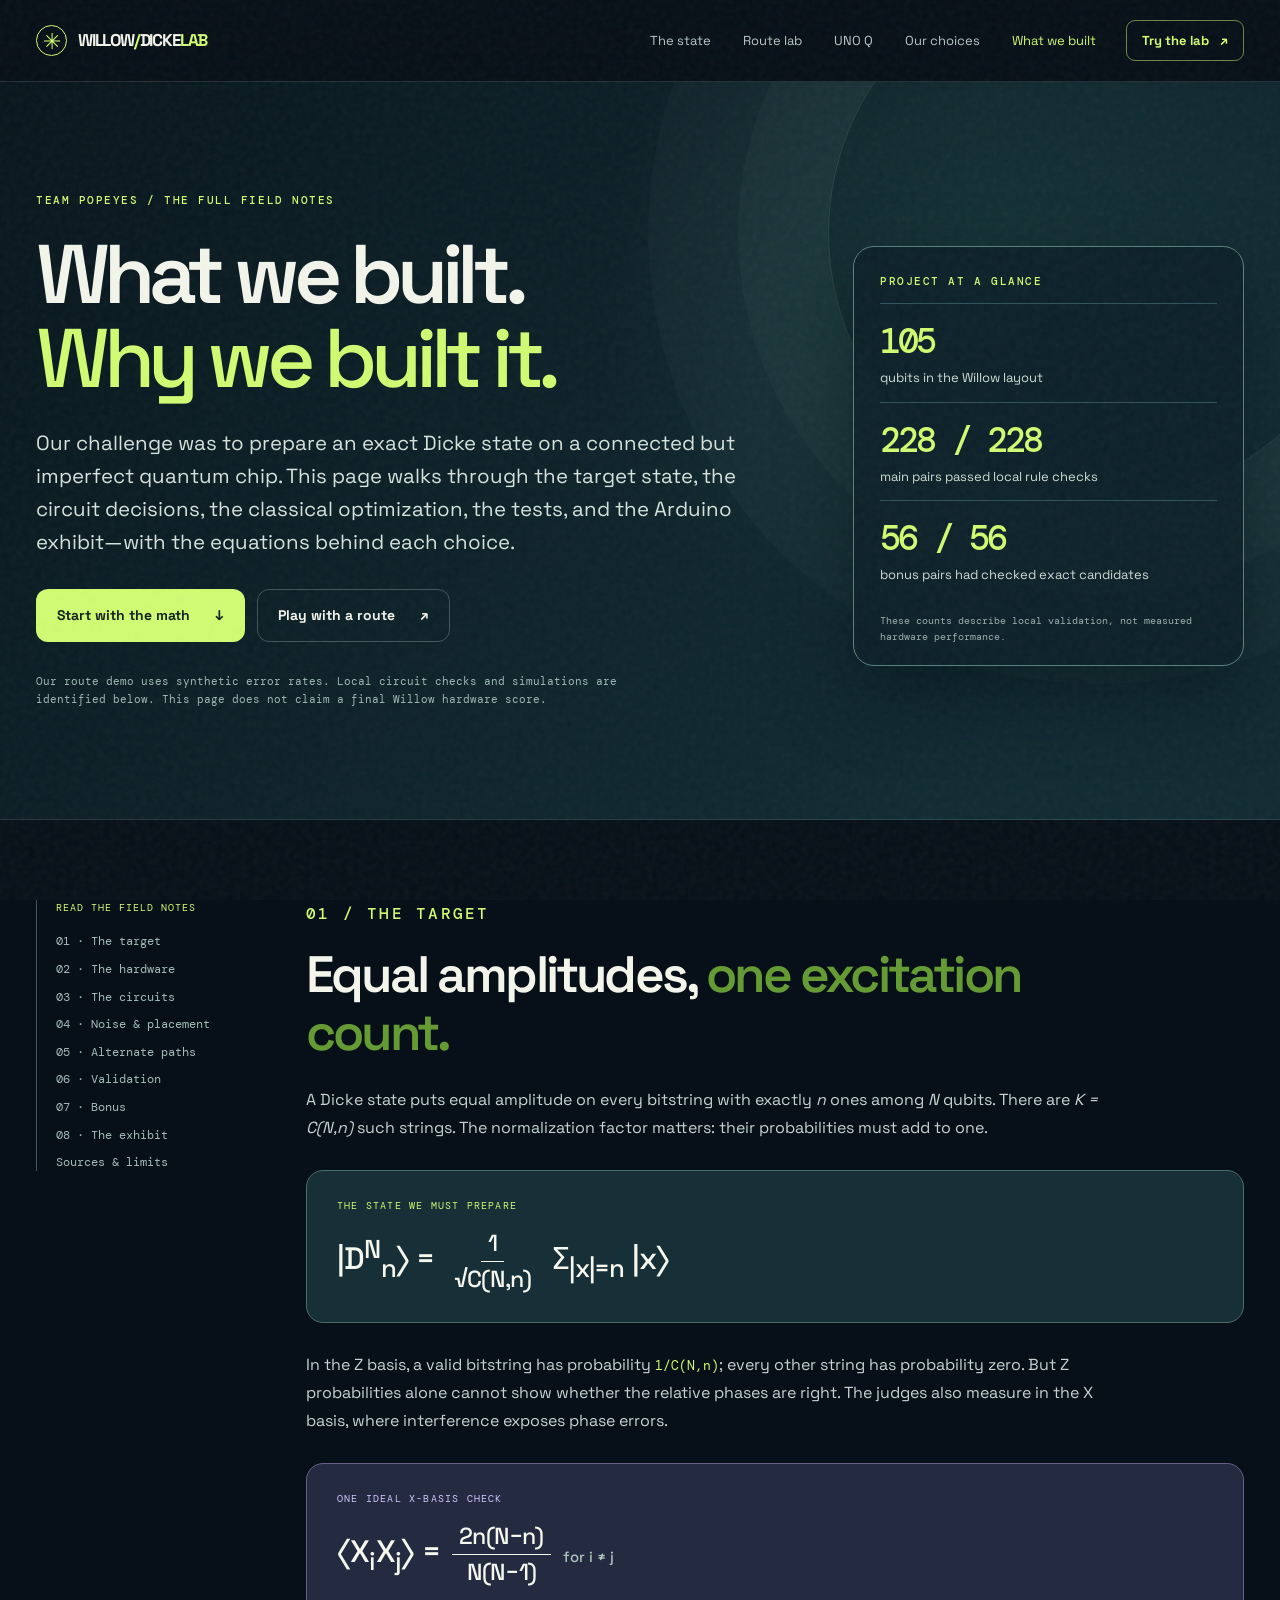
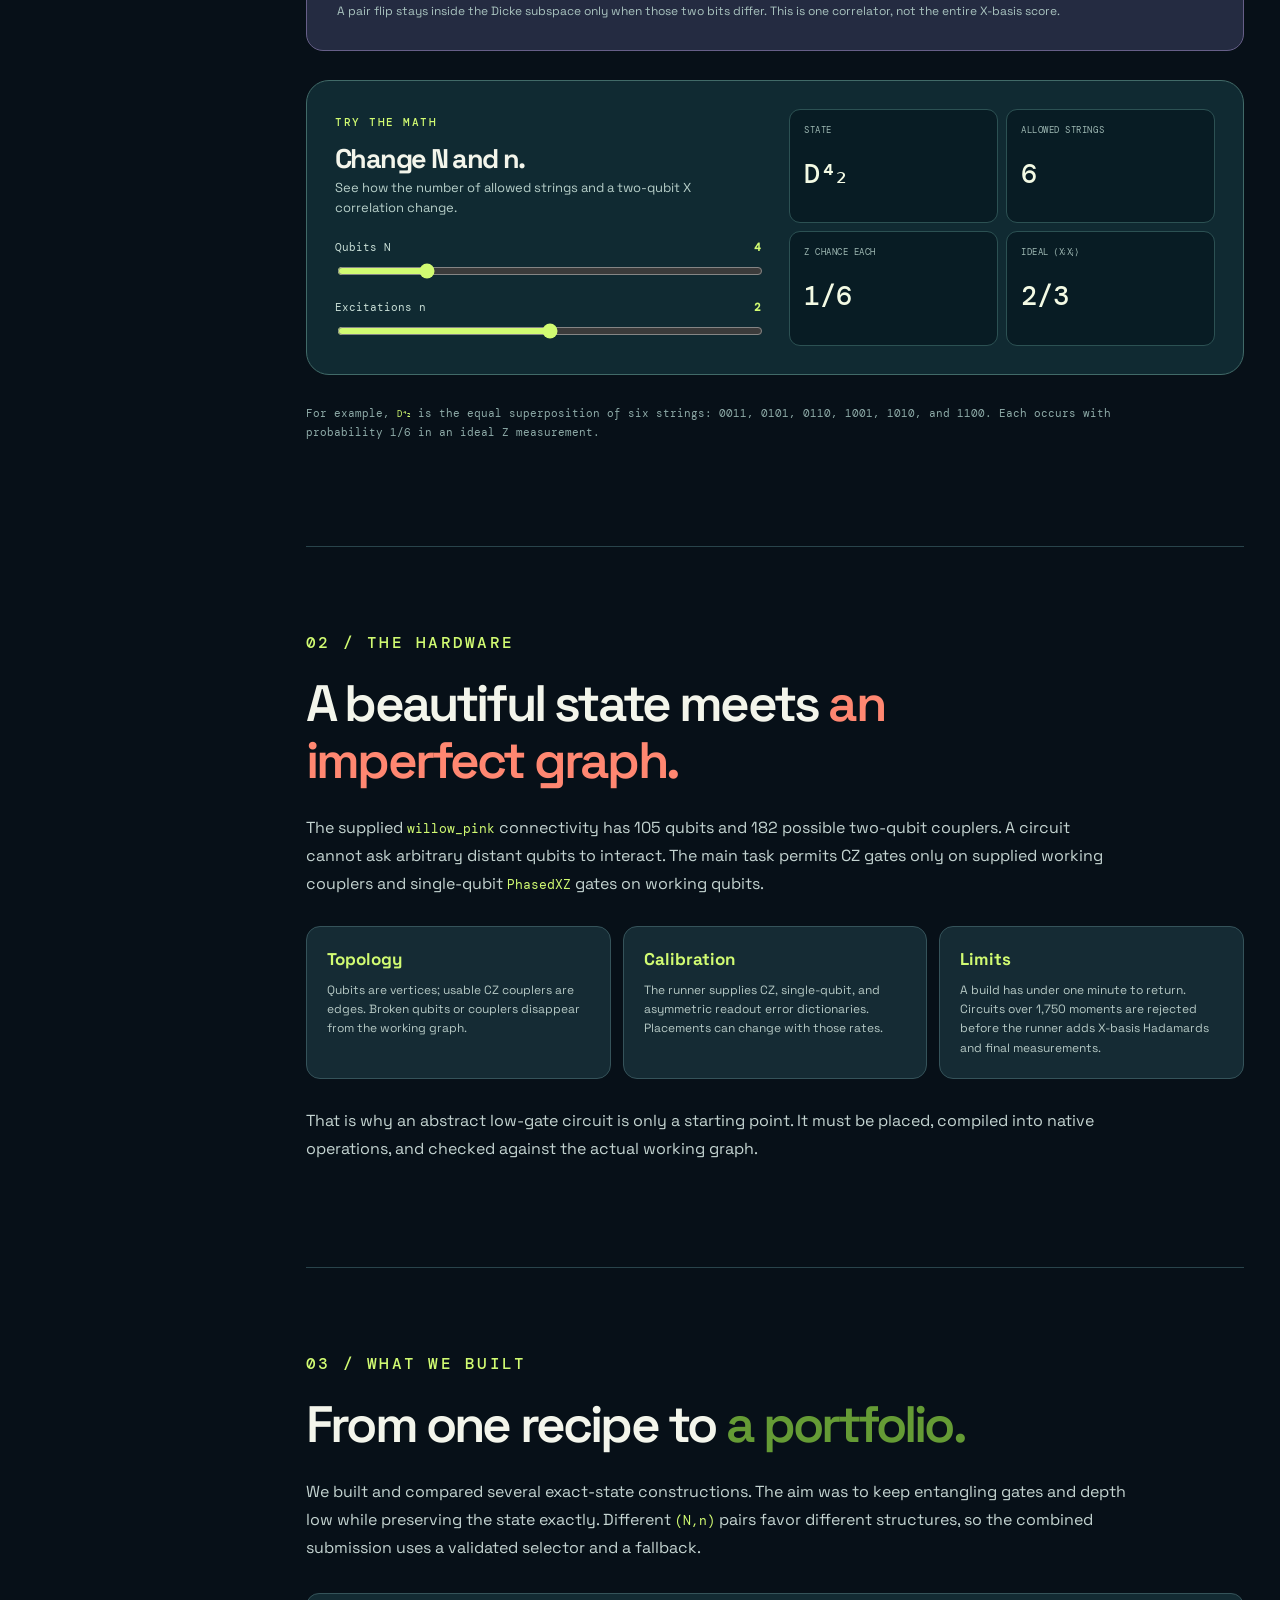
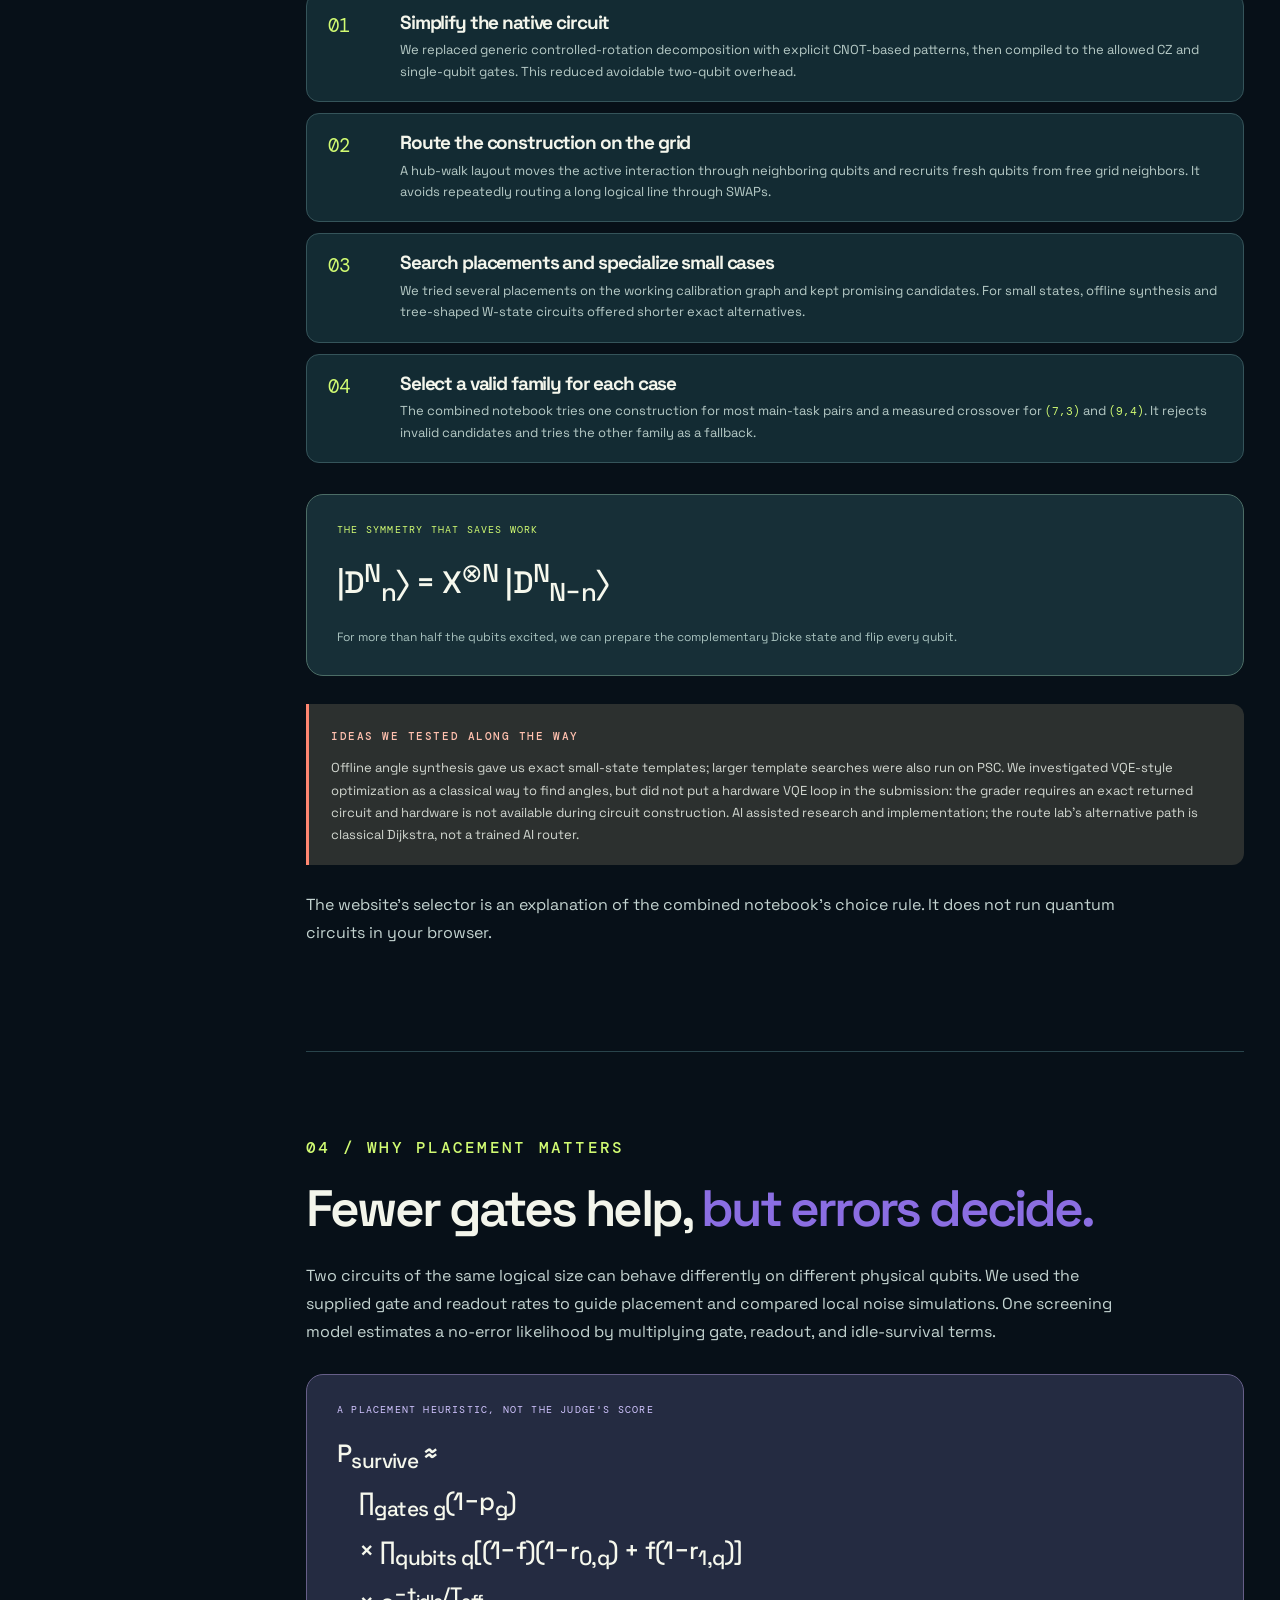
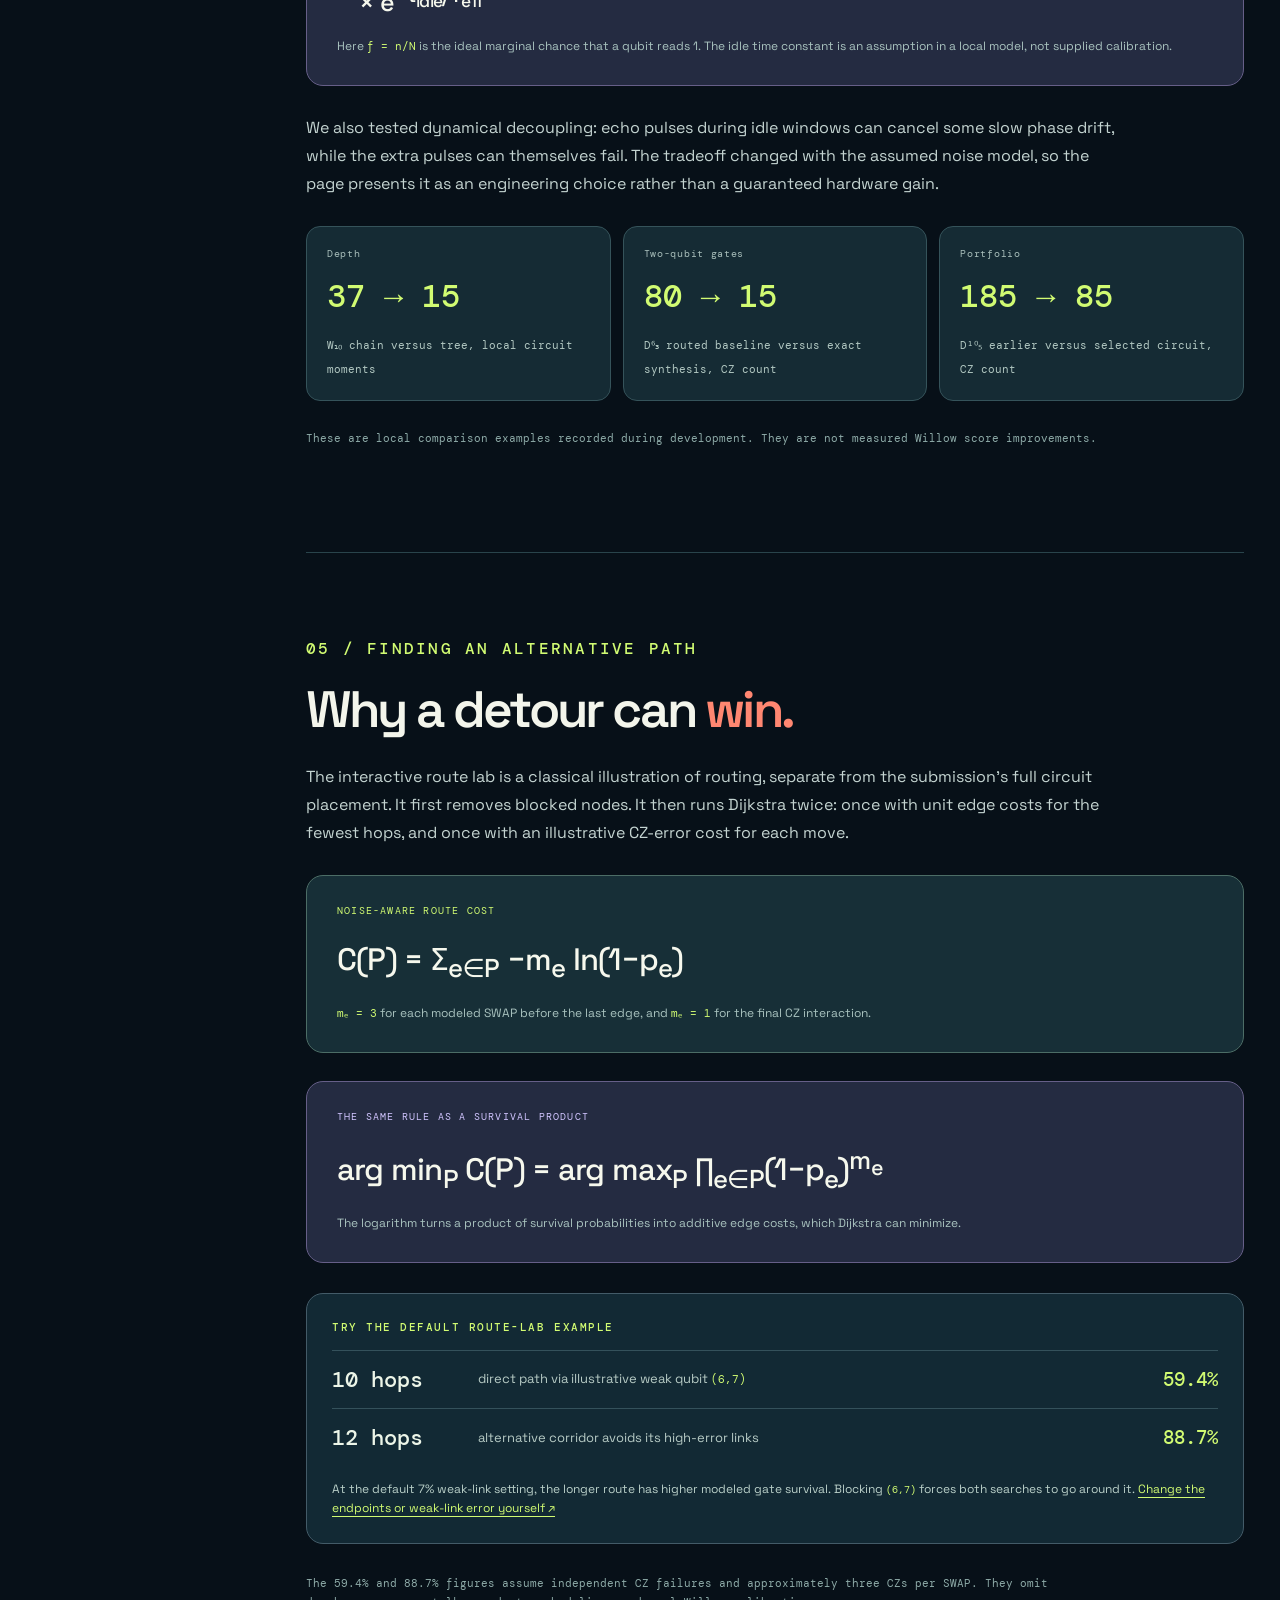
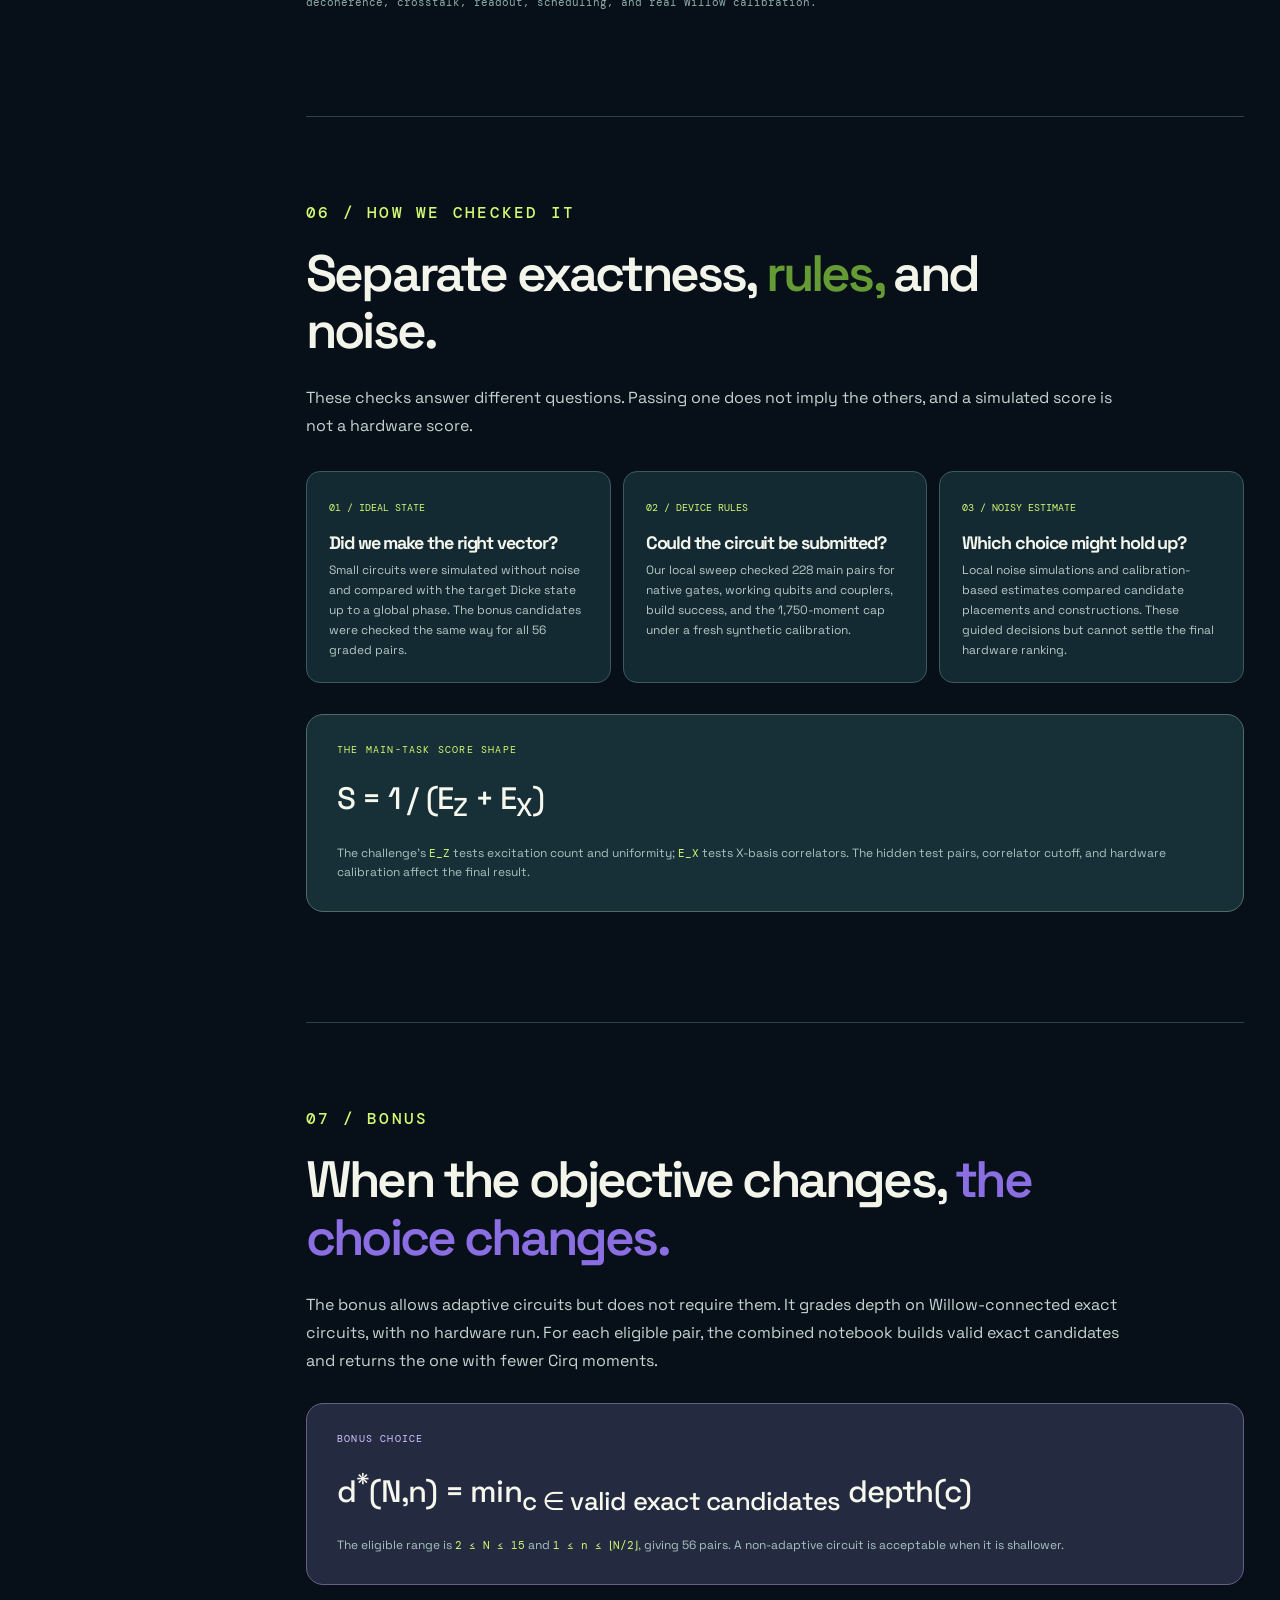
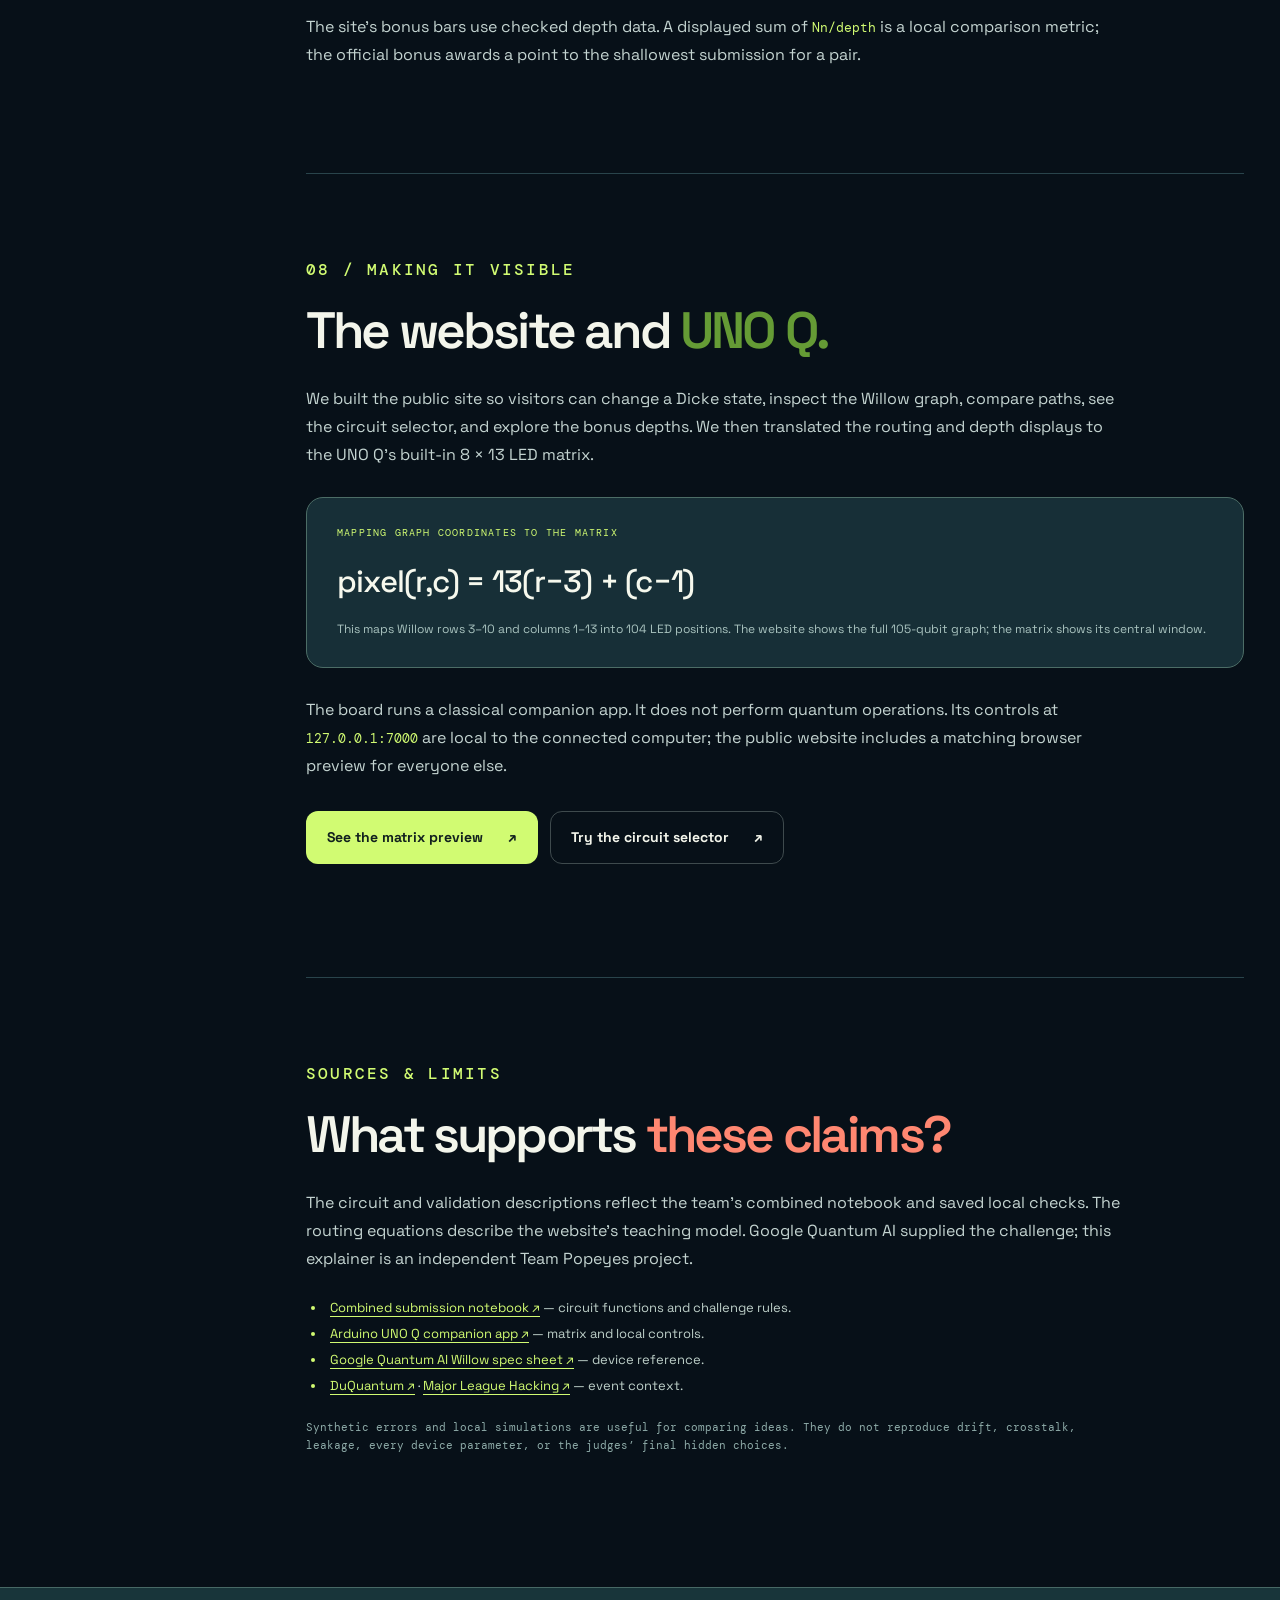
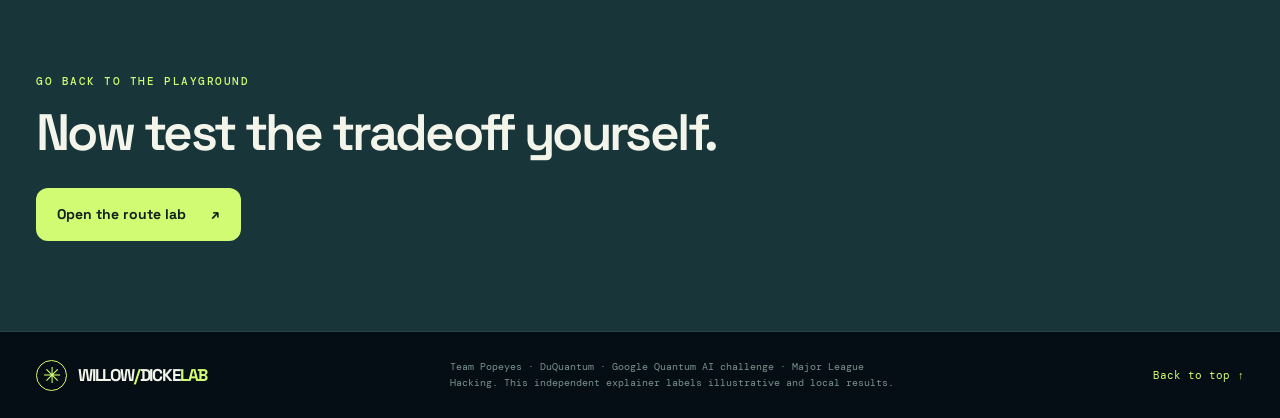
==== commit f13eff5d: "Fix methodology overview card on desktop" ====
--- a/methodology.html
+++ b/methodology.html
@@ -10,7 +10,7 @@
   <link rel="preconnect" href="https://fonts.gstatic.com" crossorigin>
   <link href="https://fonts.googleapis.com/css2?family=DM+Mono:wght@400;500&family=Space+Grotesk:wght@400;500;600;700&display=swap" rel="stylesheet">
   <link rel="stylesheet" href="./styles.css?v=story1">
-  <link rel="stylesheet" href="./methodology.css?v=story1">
+  <link rel="stylesheet" href="./methodology.css?v=story2">
   <script src="./methodology.js?v=story1" defer></script>
 </head>
 <body>
--- a/methodology.css
+++ b/methodology.css
@@ -10,8 +10,8 @@
 .story-honesty{font:11px/1.6 var(--mono);color:#9fbab5;max-width:650px}
 .story-hero-card{background:#0c2028dd;border:1px solid #57817c;border-radius:21px;padding:26px 26px 20px;box-shadow:0 30px 70px #010e1380}
 .story-hero-card .mini-label{color:var(--lime);display:block;margin-bottom:14px}
-.story-hero-card>div{padding:17px 0;border-top:1px solid #31515a;display:flex;align-items:center;gap:18px}
-.story-hero-card strong{font:500 clamp(29px,3vw,42px) var(--mono);letter-spacing:-.09em;color:var(--lime);white-space:nowrap;min-width:140px}
+.story-hero-card>div{padding:15px 0;border-top:1px solid #31515a;display:grid;gap:5px}
+.story-hero-card strong{font:500 clamp(28px,2.7vw,38px) var(--mono);letter-spacing:-.09em;color:var(--lime);white-space:nowrap}
 .story-hero-card span:not(.mini-label){color:#cfddd6;font-size:13px;line-height:1.35}
 .story-hero-card p{font:10px/1.6 var(--mono);color:#9aafac;margin:14px 0 0}
 .story-layout{display:grid;grid-template-columns:205px minmax(0,1fr);gap:65px;padding-top:80px;padding-bottom:110px}
@@ -87,5 +87,5 @@
 .story-ending h2{font-size:clamp(38px,4vw,57px);margin:8px 0 28px;letter-spacing:-.05em}
 .story-ending .section-kicker{color:var(--lime)}
 @media(max-width:1100px){.story-hero-grid{grid-template-columns:1fr;gap:30px;min-height:0}.story-hero-card{max-width:600px}.story-layout{grid-template-columns:170px minmax(0,1fr);gap:35px}.story-validation{grid-template-columns:1fr}}
-@media(max-width:760px){.story-layout{display:block;padding-top:44px}.story-toc{position:static;display:flex;flex-direction:row;overflow-x:auto;border-left:0;border-bottom:1px solid #395a59;padding:0 0 14px;margin-bottom:48px;white-space:nowrap;gap:18px}.story-toc>span{display:none}.story-toc a{flex:0 0 auto}.story-section{margin-bottom:64px;padding-bottom:62px}.story-facts,.story-mini-grid{grid-template-columns:1fr}.story-playground{grid-template-columns:1fr}.story-hero-grid{padding-top:85px;padding-bottom:70px}.story-hero-card strong{min-width:130px}.story-route-example>div{grid-template-columns:95px 1fr 60px}.story-route-example>div strong,.story-route-example>div b{font-size:16px}.story-route-example>div span{font-size:11px}}
-@media(max-width:500px){.story-hero h1{font-size:52px}.story-hero-card{padding:19px}.story-hero-card strong{font-size:25px;min-width:110px}.story-section h2{font-size:35px}.story-section>p{font-size:14px}.story-equation{padding:20px}.story-equation>div{font-size:18px}.story-steps>div{grid-template-columns:38px 1fr;padding:16px}.story-route-example{padding:18px}.story-route-example>div{grid-template-columns:1fr auto;gap:6px}.story-route-example>div span{grid-column:1/-1;grid-row:2}.story-route-example>div b{grid-column:2;grid-row:1}}
+@media(max-width:760px){.story-layout{display:block;padding-top:44px}.story-toc{position:static;display:flex;flex-direction:row;overflow-x:auto;border-left:0;border-bottom:1px solid #395a59;padding:0 0 14px;margin-bottom:48px;white-space:nowrap;gap:18px}.story-toc>span{display:none}.story-toc a{flex:0 0 auto}.story-section{margin-bottom:64px;padding-bottom:62px}.story-facts,.story-mini-grid{grid-template-columns:1fr}.story-playground{grid-template-columns:1fr}.story-hero-grid{padding-top:85px;padding-bottom:70px}.story-route-example>div{grid-template-columns:95px 1fr 60px}.story-route-example>div strong,.story-route-example>div b{font-size:16px}.story-route-example>div span{font-size:11px}}
+@media(max-width:500px){.story-hero h1{font-size:52px}.story-hero-card{padding:19px}.story-hero-card strong{font-size:25px}.story-section h2{font-size:35px}.story-section>p{font-size:14px}.story-equation{padding:20px}.story-equation>div{font-size:18px}.story-steps>div{grid-template-columns:38px 1fr;padding:16px}.story-route-example{padding:18px}.story-route-example>div{grid-template-columns:1fr auto;gap:6px}.story-route-example>div span{grid-column:1/-1;grid-row:2}.story-route-example>div b{grid-column:2;grid-row:1}}
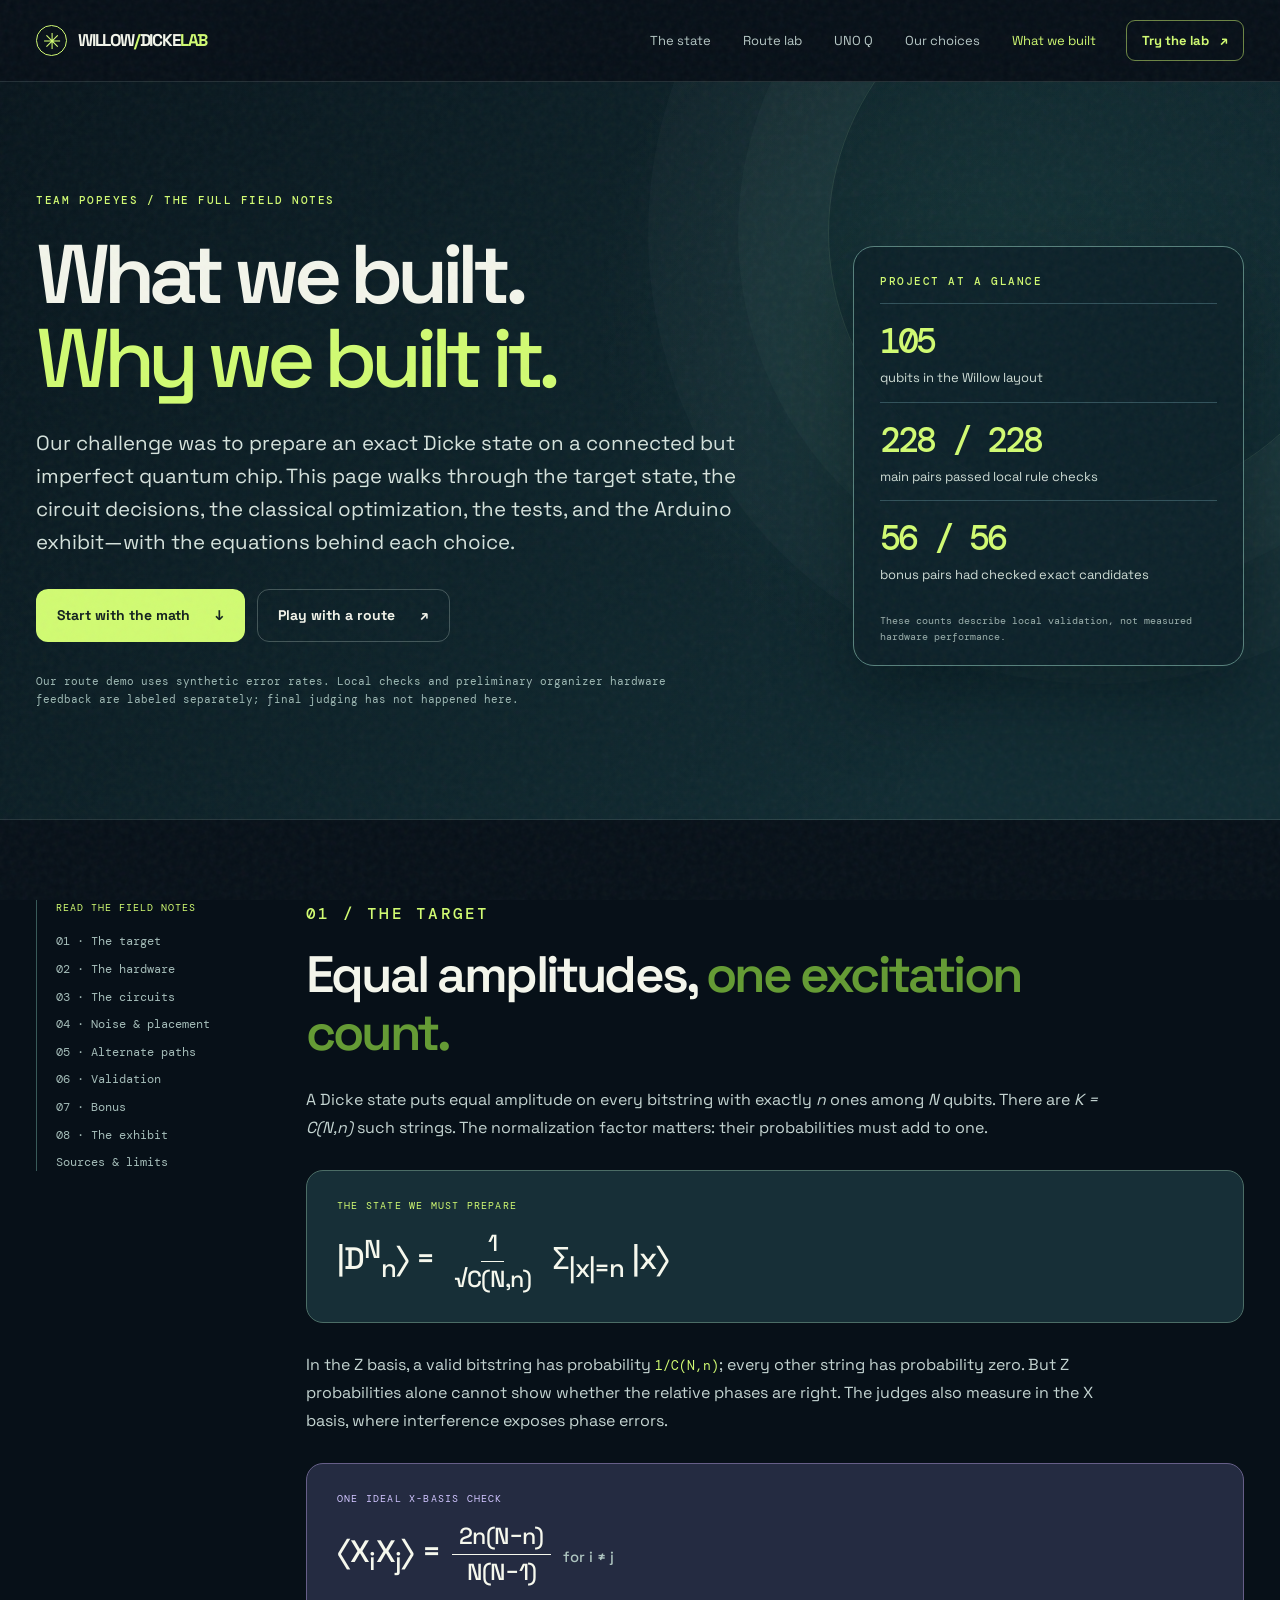
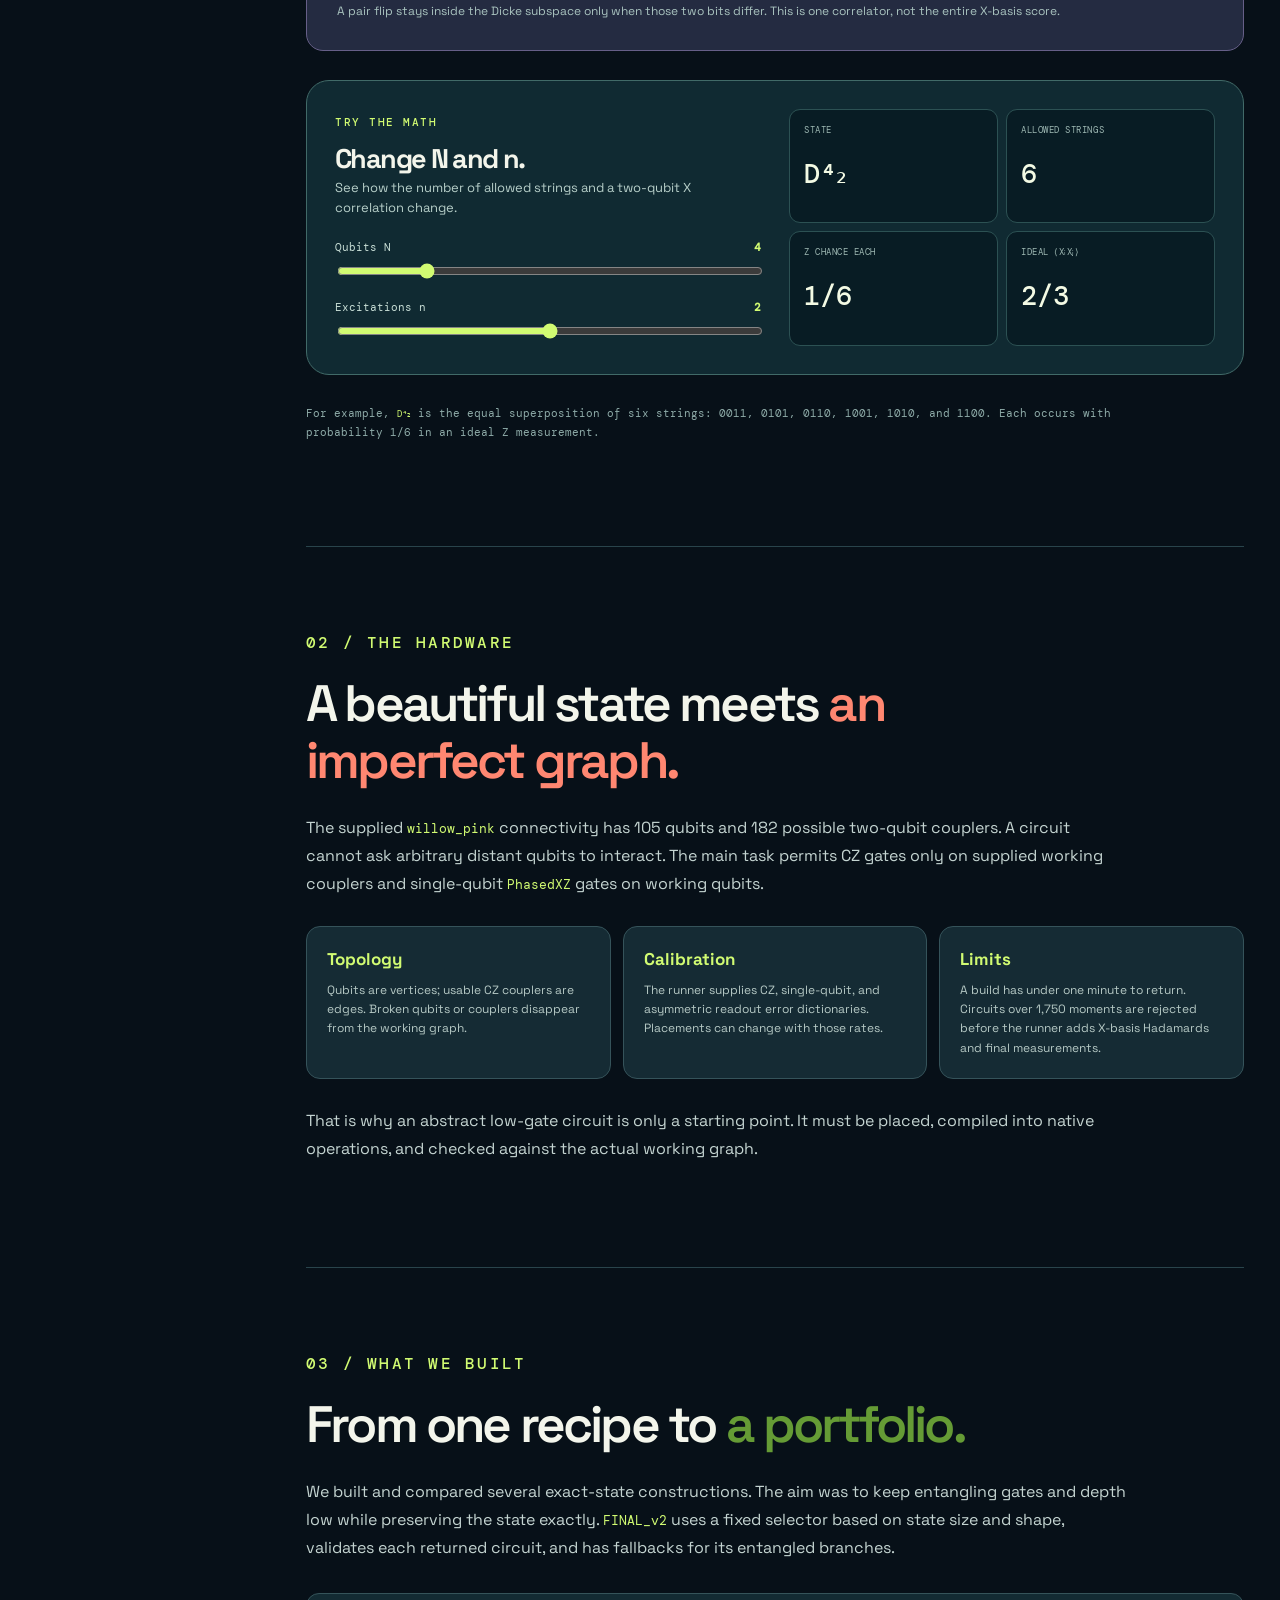
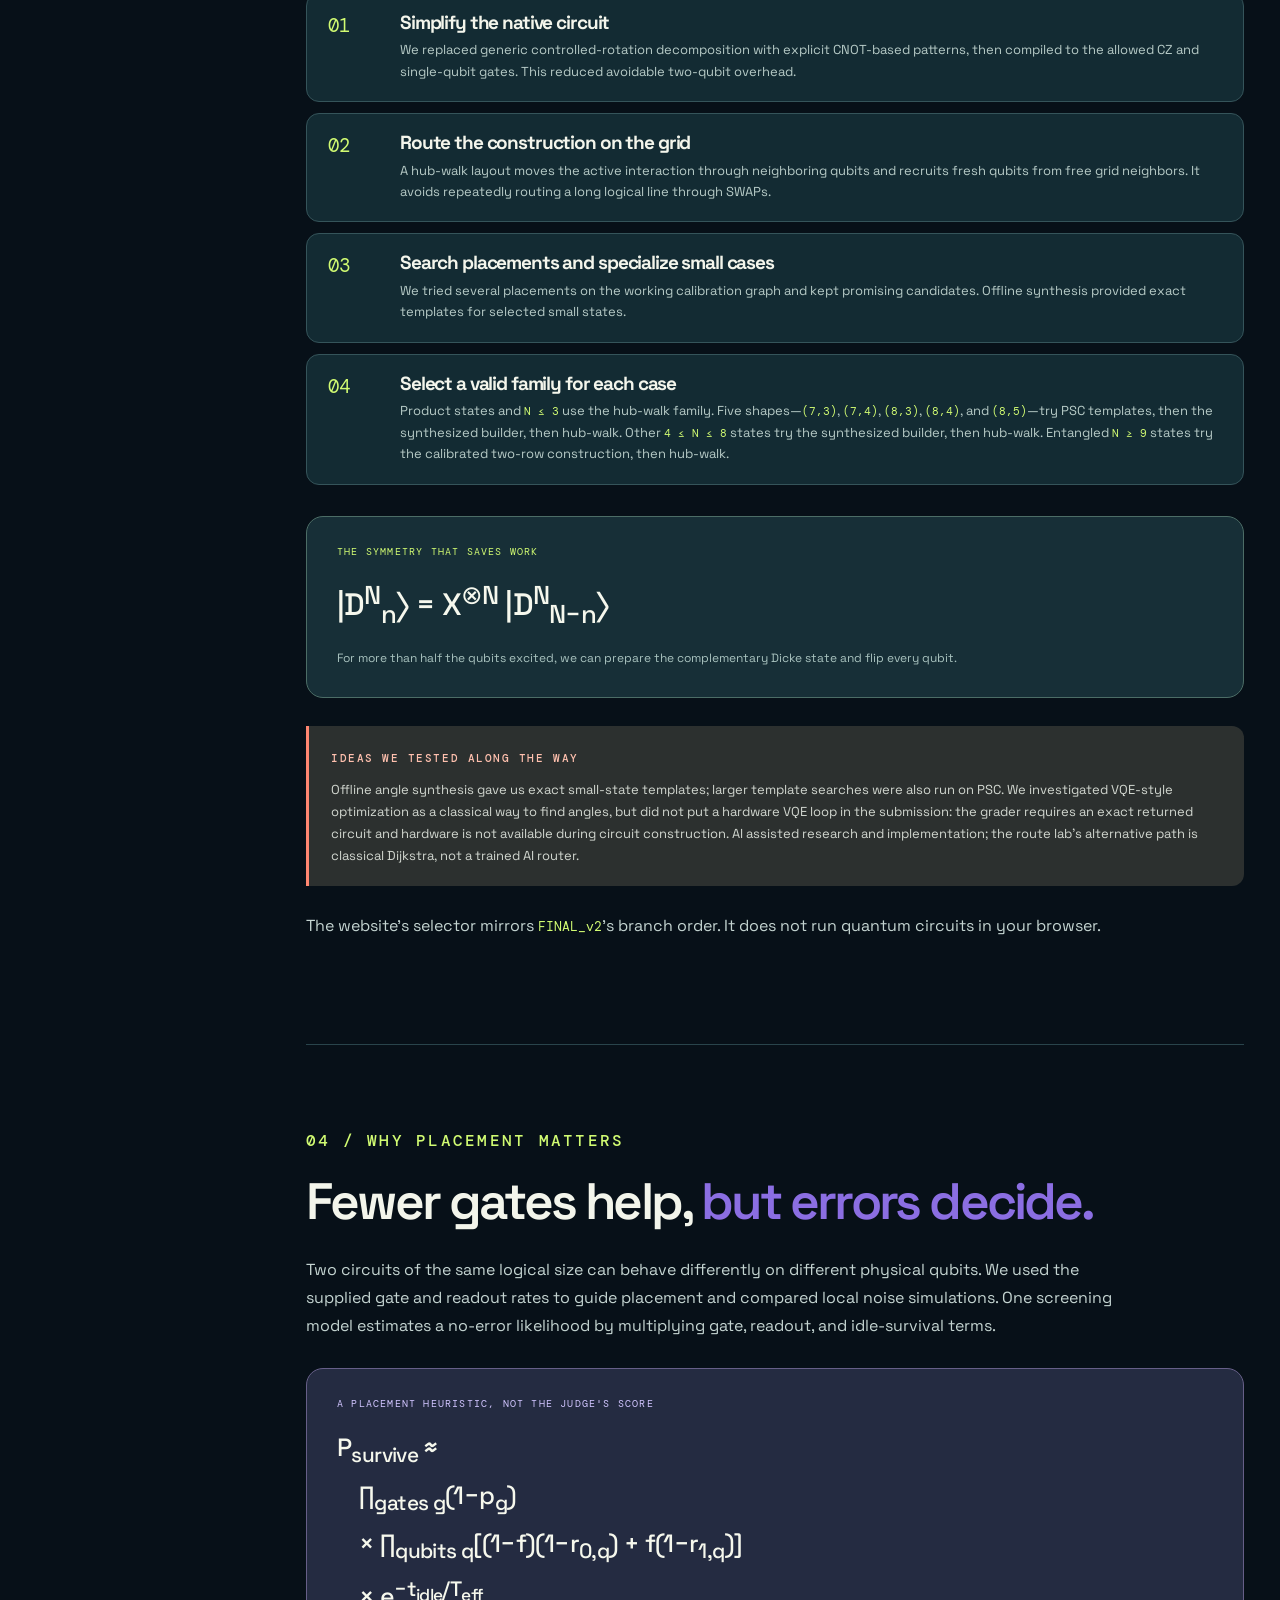
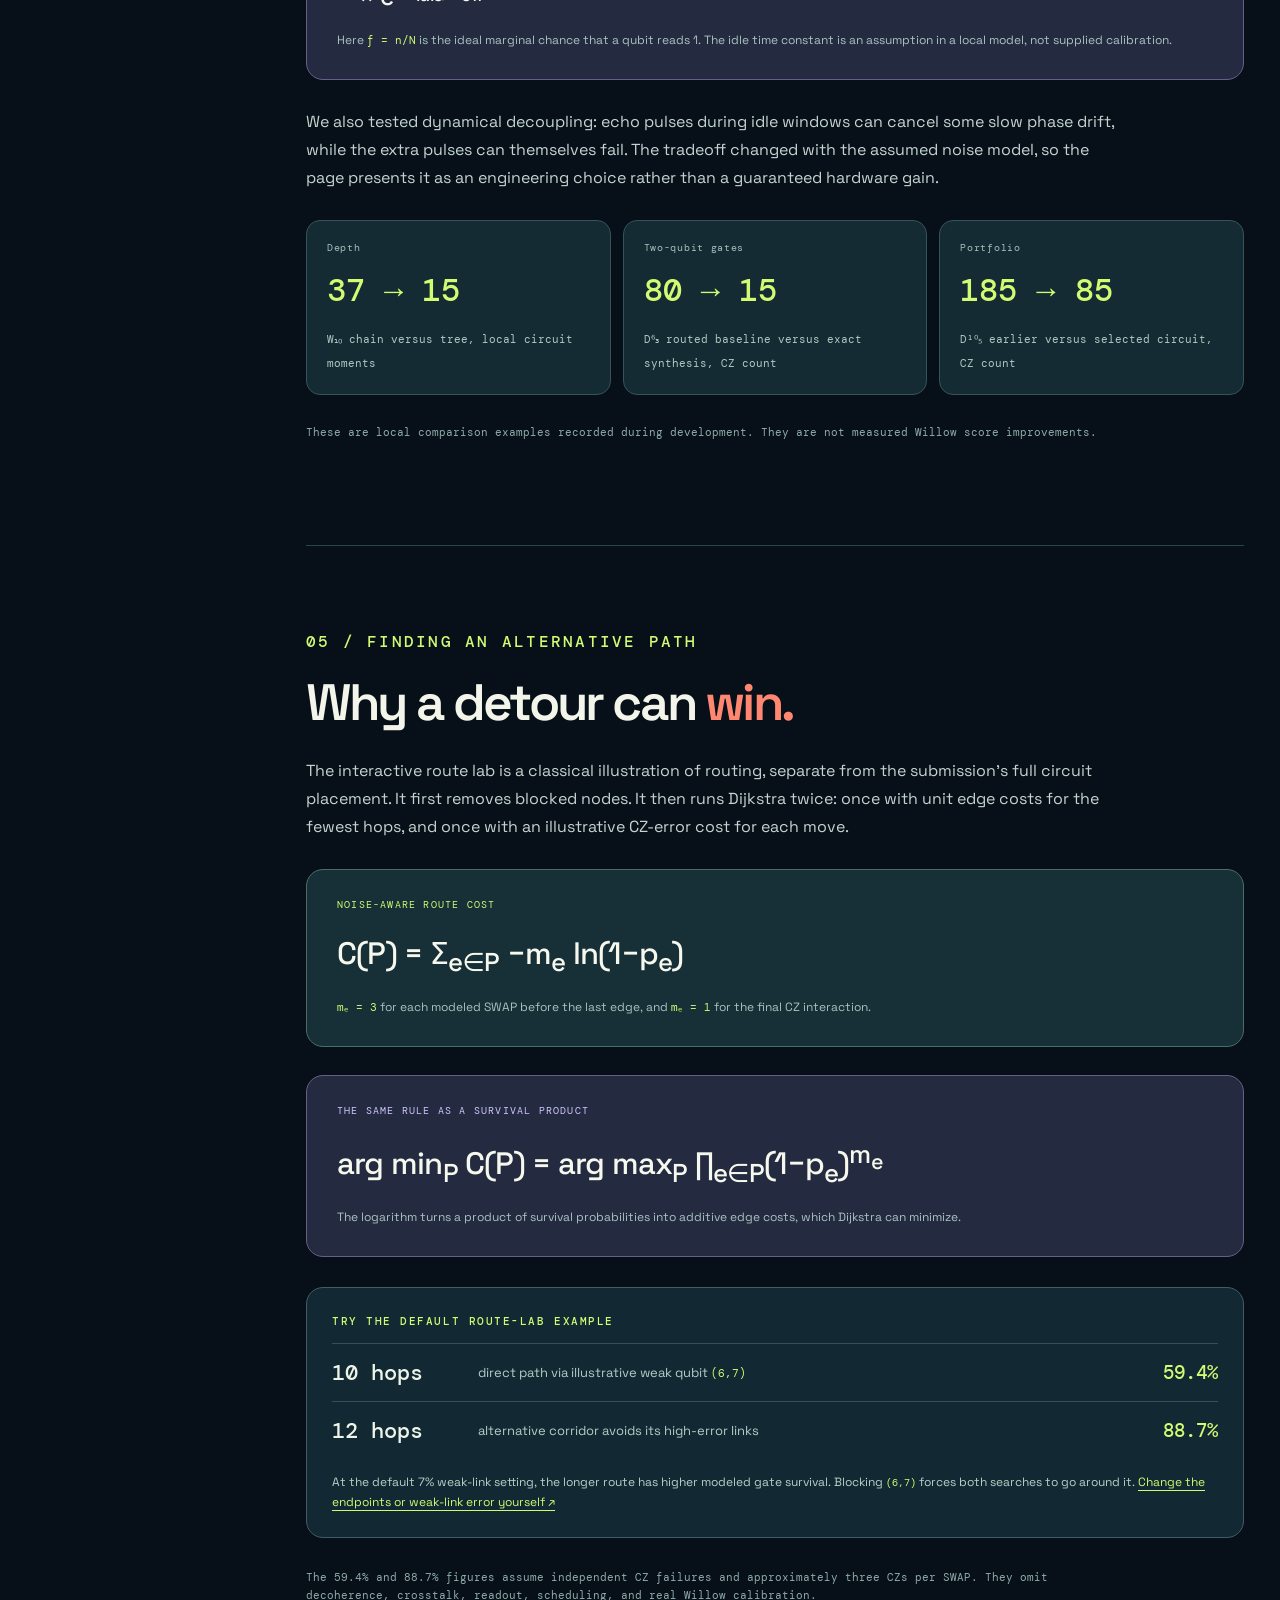
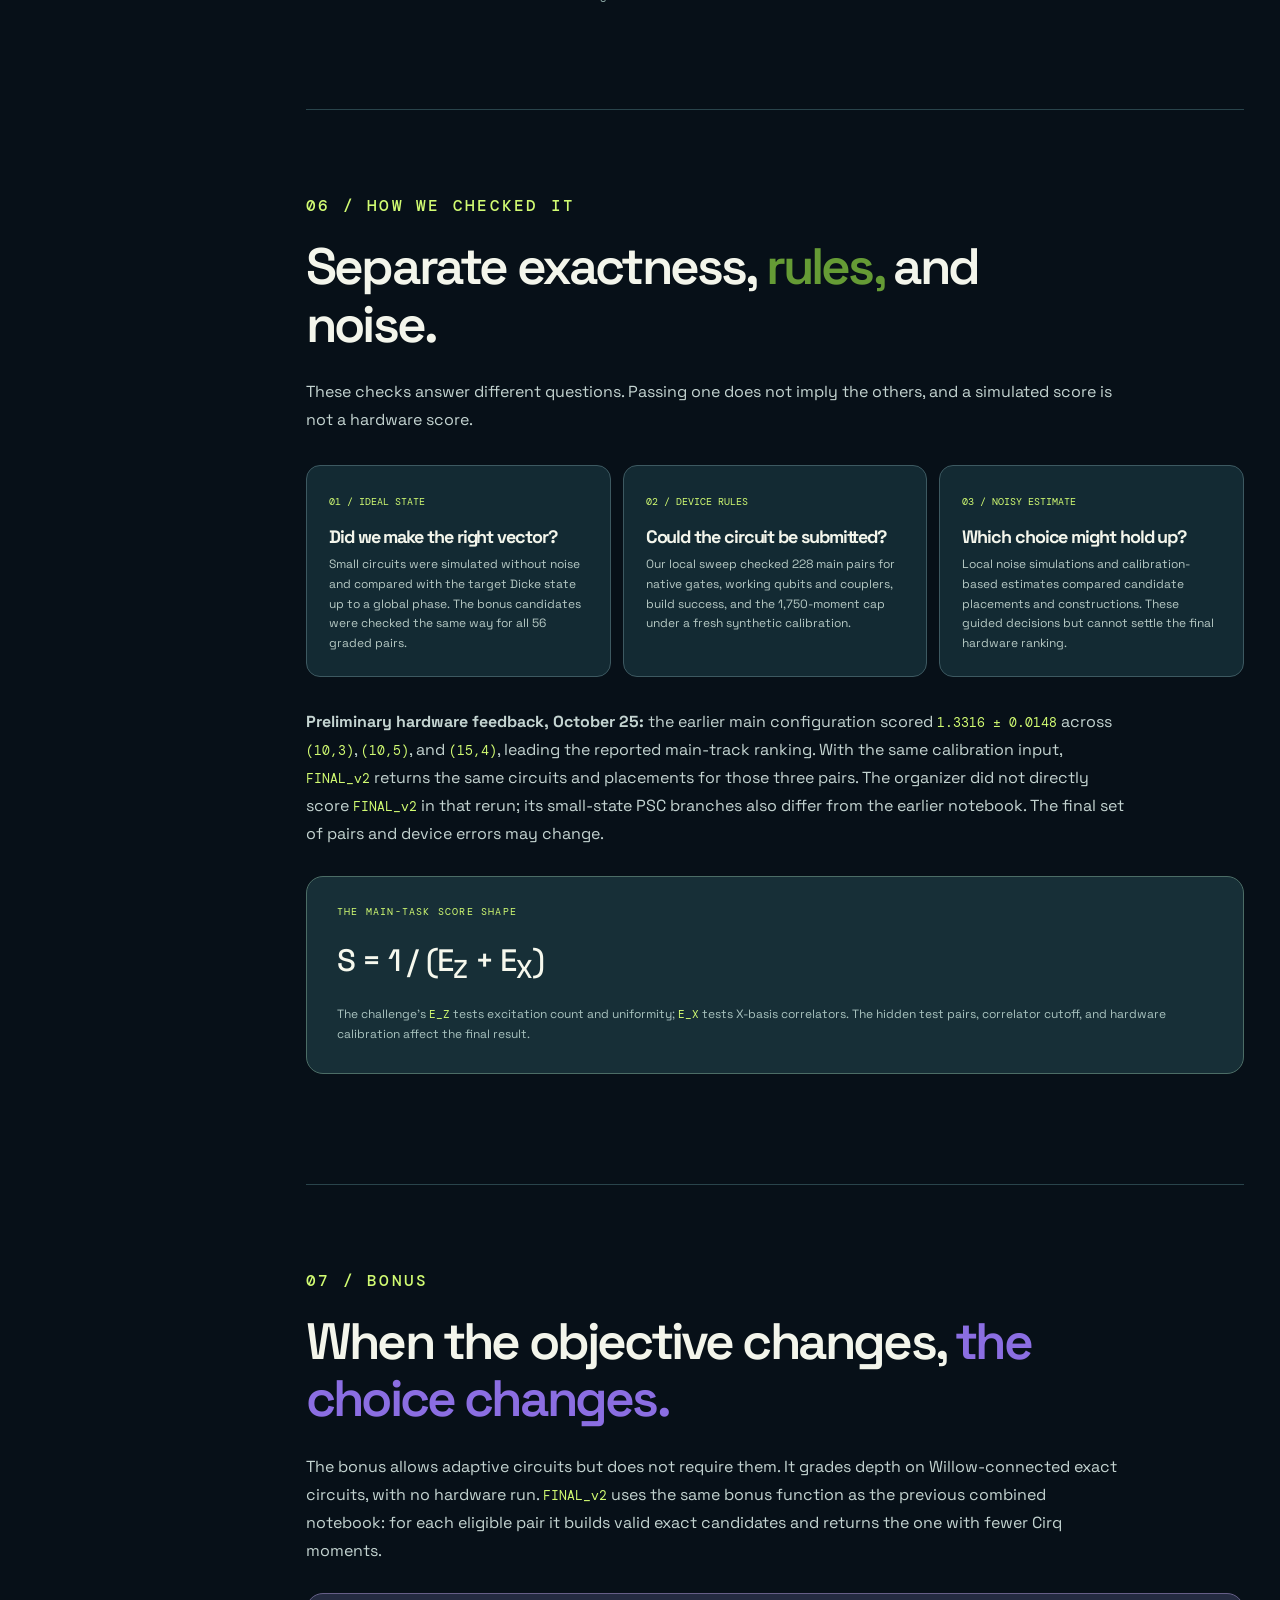
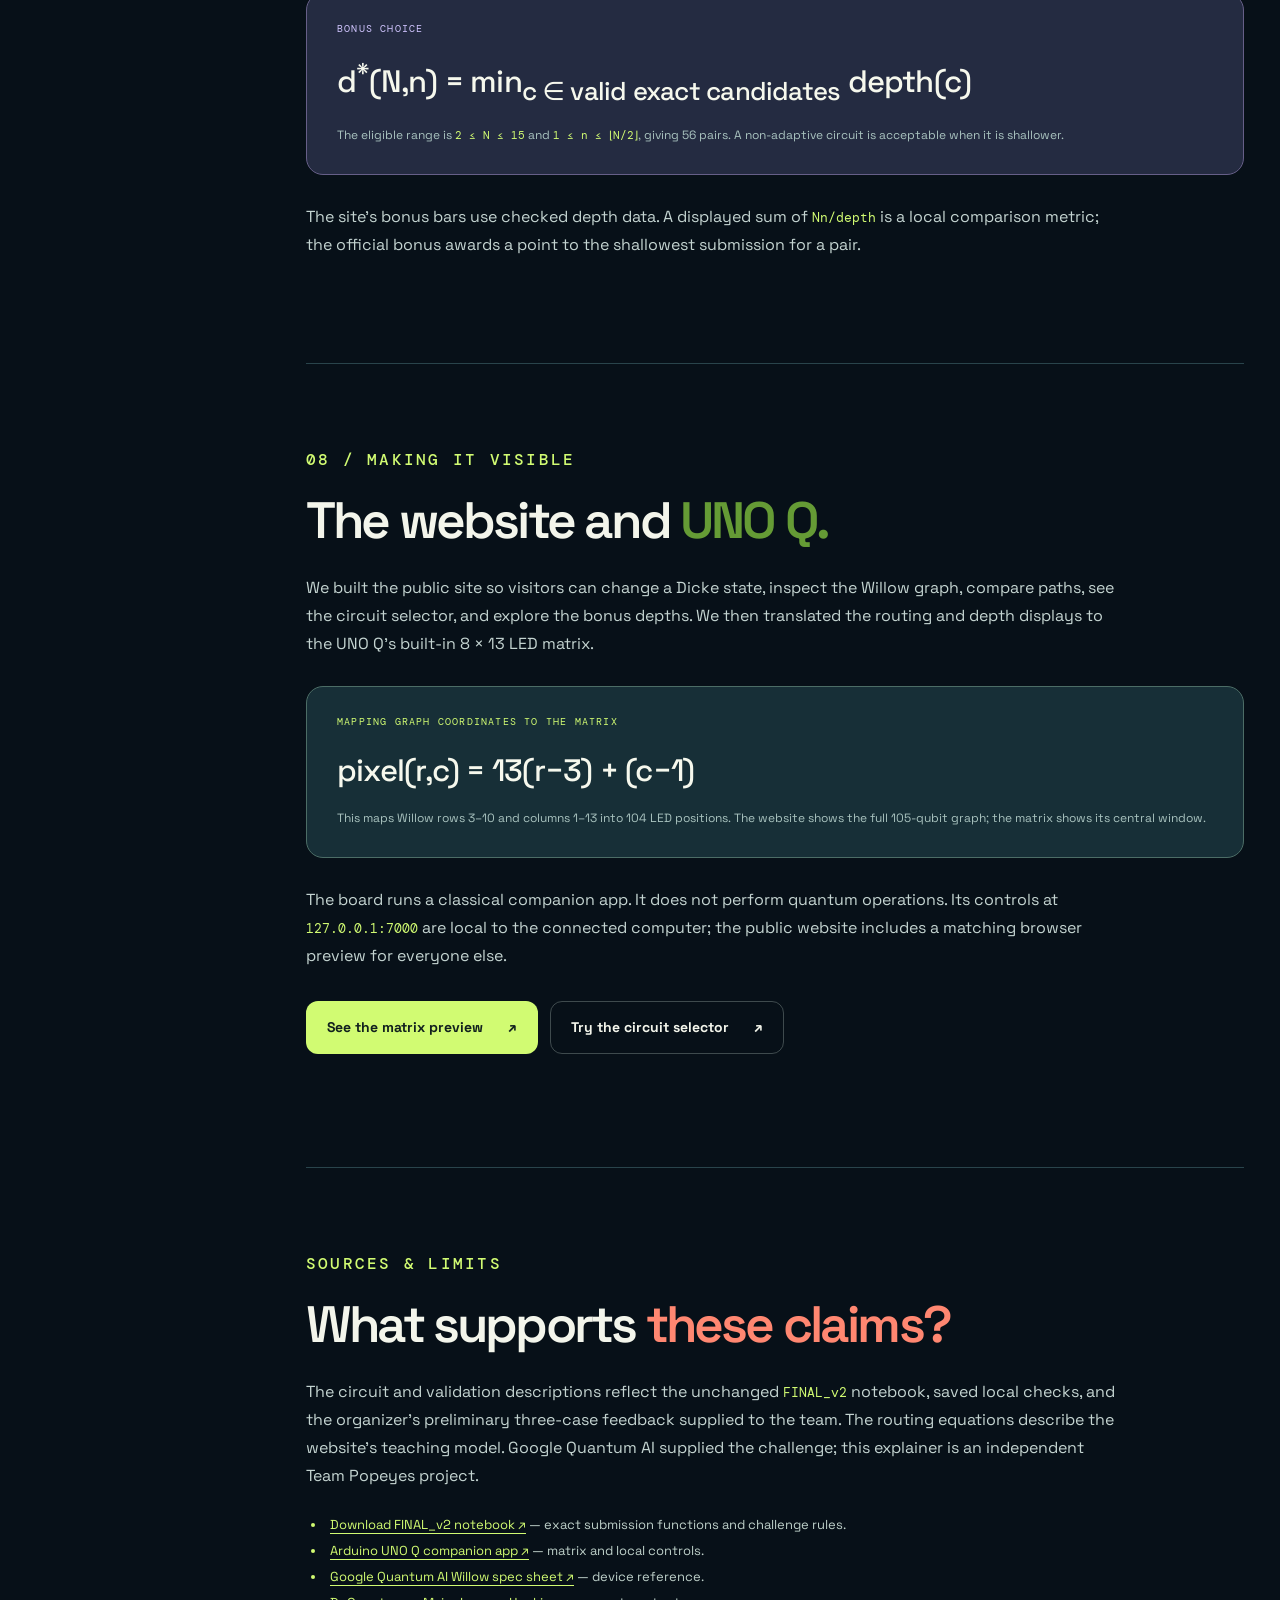
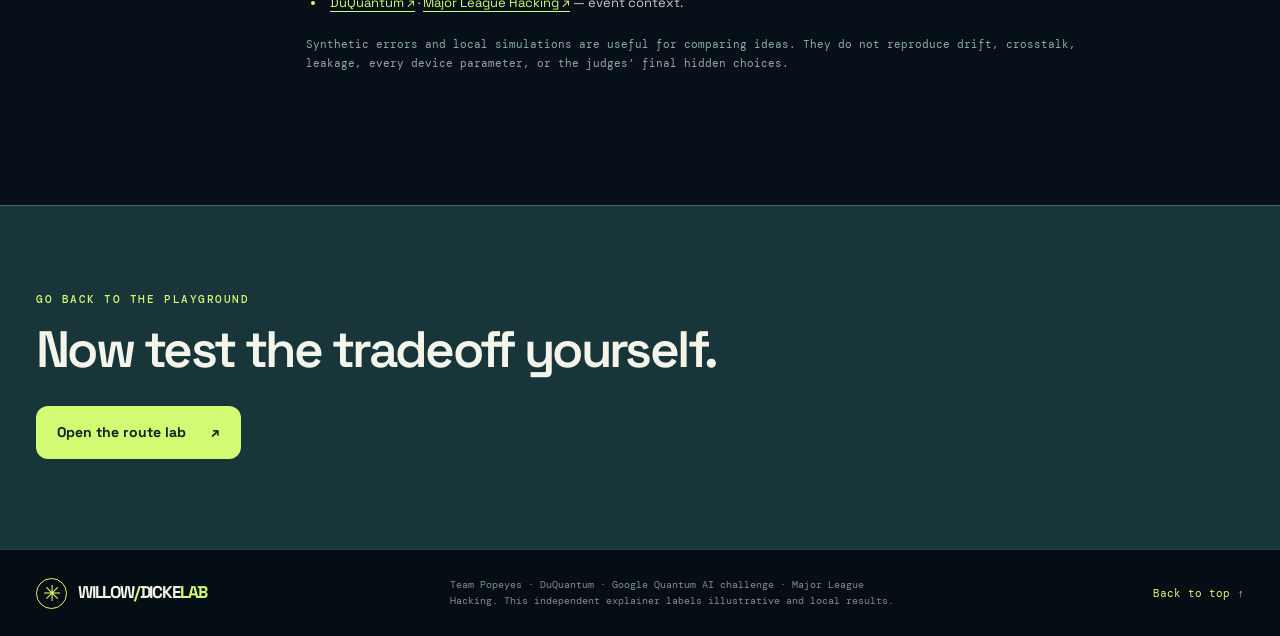
==== commit 06e80011: "Update Dicke lab for FINAL_v2 submission" ====
--- a/methodology.html
+++ b/methodology.html
@@ -29,7 +29,7 @@
           <h1 id="story-title">What we built.<br><em>Why we built it.</em></h1>
           <p class="story-lead">Our challenge was to prepare an exact Dicke state on a connected but imperfect quantum chip. This page walks through the target state, the circuit decisions, the classical optimization, the tests, and the Arduino exhibit—with the equations behind each choice.</p>
           <div class="story-actions"><a class="button button-primary" href="#target">Start with the math <span aria-hidden="true">↓</span></a><a class="button button-ghost" href="./index.html#routing">Play with a route <span aria-hidden="true">↗</span></a></div>
-          <p class="story-honesty">Our route demo uses synthetic error rates. Local circuit checks and simulations are identified below. This page does not claim a final Willow hardware score.</p>
+          <p class="story-honesty">Our route demo uses synthetic error rates. Local checks and preliminary organizer hardware feedback are labeled separately; final judging has not happened here.</p>
         </div>
         <div class="story-hero-card" aria-label="Project at a glance">
           <span class="mini-label">PROJECT AT A GLANCE</span>
@@ -64,11 +64,11 @@
 
         <section class="story-section" id="construction">
           <p class="section-kicker">03 / WHAT WE BUILT</p><h2>From one recipe to <span class="accent-lime">a portfolio.</span></h2>
-          <p>We built and compared several exact-state constructions. The aim was to keep entangling gates and depth low while preserving the state exactly. Different <code>(N,n)</code> pairs favor different structures, so the combined submission uses a validated selector and a fallback.</p>
-          <div class="story-steps"><div><b>01</b><div><h3>Simplify the native circuit</h3><p>We replaced generic controlled-rotation decomposition with explicit CNOT-based patterns, then compiled to the allowed CZ and single-qubit gates. This reduced avoidable two-qubit overhead.</p></div></div><div><b>02</b><div><h3>Route the construction on the grid</h3><p>A hub-walk layout moves the active interaction through neighboring qubits and recruits fresh qubits from free grid neighbors. It avoids repeatedly routing a long logical line through SWAPs.</p></div></div><div><b>03</b><div><h3>Search placements and specialize small cases</h3><p>We tried several placements on the working calibration graph and kept promising candidates. For small states, offline synthesis and tree-shaped W-state circuits offered shorter exact alternatives.</p></div></div><div><b>04</b><div><h3>Select a valid family for each case</h3><p>The combined notebook tries one construction for most main-task pairs and a measured crossover for <code>(7,3)</code> and <code>(9,4)</code>. It rejects invalid candidates and tries the other family as a fallback.</p></div></div></div>
+          <p>We built and compared several exact-state constructions. The aim was to keep entangling gates and depth low while preserving the state exactly. <code>FINAL_v2</code> uses a fixed selector based on state size and shape, validates each returned circuit, and has fallbacks for its entangled branches.</p>
+          <div class="story-steps"><div><b>01</b><div><h3>Simplify the native circuit</h3><p>We replaced generic controlled-rotation decomposition with explicit CNOT-based patterns, then compiled to the allowed CZ and single-qubit gates. This reduced avoidable two-qubit overhead.</p></div></div><div><b>02</b><div><h3>Route the construction on the grid</h3><p>A hub-walk layout moves the active interaction through neighboring qubits and recruits fresh qubits from free grid neighbors. It avoids repeatedly routing a long logical line through SWAPs.</p></div></div><div><b>03</b><div><h3>Search placements and specialize small cases</h3><p>We tried several placements on the working calibration graph and kept promising candidates. Offline synthesis provided exact templates for selected small states.</p></div></div><div><b>04</b><div><h3>Select a valid family for each case</h3><p>Product states and <code>N ≤ 3</code> use the hub-walk family. Five shapes—<code>(7,3)</code>, <code>(7,4)</code>, <code>(8,3)</code>, <code>(8,4)</code>, and <code>(8,5)</code>—try PSC templates, then the synthesized builder, then hub-walk. Other <code>4 ≤ N ≤ 8</code> states try the synthesized builder, then hub-walk. Entangled <code>N ≥ 9</code> states try the calibrated two-row construction, then hub-walk.</p></div></div></div>
           <div class="story-equation"><span class="eq-label">THE SYMMETRY THAT SAVES WORK</span><div>|D<sup>N</sup><sub>n</sub>⟩ = X<sup>⊗N</sup> |D<sup>N</sup><sub>N−n</sub>⟩</div><p>For more than half the qubits excited, we can prepare the complementary Dicke state and flip every qubit.</p></div>
           <div class="story-research-note"><span class="mini-label">IDEAS WE TESTED ALONG THE WAY</span><p>Offline angle synthesis gave us exact small-state templates; larger template searches were also run on PSC. We investigated VQE-style optimization as a classical way to find angles, but did not put a hardware VQE loop in the submission: the grader requires an exact returned circuit and hardware is not available during circuit construction. AI assisted research and implementation; the route lab’s alternative path is classical Dijkstra, not a trained AI router.</p></div>
-          <p>The website’s selector is an explanation of the combined notebook’s choice rule. It does not run quantum circuits in your browser.</p>
+          <p>The website’s selector mirrors <code>FINAL_v2</code>’s branch order. It does not run quantum circuits in your browser.</p>
         </section>
 
         <section class="story-section" id="placement">
@@ -93,12 +93,13 @@
           <p class="section-kicker">06 / HOW WE CHECKED IT</p><h2>Separate exactness, <span class="accent-lime">rules,</span> and noise.</h2>
           <p>These checks answer different questions. Passing one does not imply the others, and a simulated score is not a hardware score.</p>
           <div class="story-validation"><div><span>01 / IDEAL STATE</span><h3>Did we make the right vector?</h3><p>Small circuits were simulated without noise and compared with the target Dicke state up to a global phase. The bonus candidates were checked the same way for all 56 graded pairs.</p></div><div><span>02 / DEVICE RULES</span><h3>Could the circuit be submitted?</h3><p>Our local sweep checked 228 main pairs for native gates, working qubits and couplers, build success, and the 1,750-moment cap under a fresh synthetic calibration.</p></div><div><span>03 / NOISY ESTIMATE</span><h3>Which choice might hold up?</h3><p>Local noise simulations and calibration-based estimates compared candidate placements and constructions. These guided decisions but cannot settle the final hardware ranking.</p></div></div>
+          <p><strong>Preliminary hardware feedback, October 25:</strong> the earlier main configuration scored <code>1.3316 ± 0.0148</code> across <code>(10,3)</code>, <code>(10,5)</code>, and <code>(15,4)</code>, leading the reported main-track ranking. With the same calibration input, <code>FINAL_v2</code> returns the same circuits and placements for those three pairs. The organizer did not directly score <code>FINAL_v2</code> in that rerun; its small-state PSC branches also differ from the earlier notebook. The final set of pairs and device errors may change.</p>
           <div class="story-equation"><span class="eq-label">THE MAIN-TASK SCORE SHAPE</span><div>S = 1 / (E<sub>Z</sub> + E<sub>X</sub>)</div><p>The challenge’s <code>E_Z</code> tests excitation count and uniformity; <code>E_X</code> tests X-basis correlators. The hidden test pairs, correlator cutoff, and hardware calibration affect the final result.</p></div>
         </section>
 
         <section class="story-section" id="bonus">
           <p class="section-kicker">07 / BONUS</p><h2>When the objective changes, <span class="accent-violet">the choice changes.</span></h2>
-          <p>The bonus allows adaptive circuits but does not require them. It grades depth on Willow-connected exact circuits, with no hardware run. For each eligible pair, the combined notebook builds valid exact candidates and returns the one with fewer Cirq moments.</p>
+          <p>The bonus allows adaptive circuits but does not require them. It grades depth on Willow-connected exact circuits, with no hardware run. <code>FINAL_v2</code> uses the same bonus function as the previous combined notebook: for each eligible pair it builds valid exact candidates and returns the one with fewer Cirq moments.</p>
           <div class="story-equation story-equation-violet"><span class="eq-label">BONUS CHOICE</span><div>d<sup>*</sup>(N,n) = min<sub>c ∈ valid exact candidates</sub> depth(c)</div><p>The eligible range is <code>2 ≤ N ≤ 15</code> and <code>1 ≤ n ≤ ⌊N/2⌋</code>, giving 56 pairs. A non-adaptive circuit is acceptable when it is shallower.</p></div>
           <p>The site’s bonus bars use checked depth data. A displayed sum of <code>Nn/depth</code> is a local comparison metric; the official bonus awards a point to the shallowest submission for a pair.</p>
         </section>
@@ -111,7 +112,7 @@
           <div class="story-actions"><a class="button button-primary" href="./index.html#uno">See the matrix preview <span aria-hidden="true">↗</span></a><a class="button button-ghost" href="./index.html#decisions">Try the circuit selector <span aria-hidden="true">↗</span></a></div>
         </section>
 
-        <section class="story-section story-sources" id="sources"><p class="section-kicker">SOURCES &amp; LIMITS</p><h2>What supports <span class="accent-coral">these claims?</span></h2><p>The circuit and validation descriptions reflect the team’s combined notebook and saved local checks. The routing equations describe the website’s teaching model. Google Quantum AI supplied the challenge; this explainer is an independent Team Popeyes project.</p><ul><li><a href="https://github.com/tanishsinghrajpal1029/Team-Popeyes-DuHack-GoogleQAI/blob/main/DuQuantum_submission_BEST_OF_BOTH.ipynb" target="_blank" rel="noopener noreferrer">Combined submission notebook ↗</a> — circuit functions and challenge rules.</li><li><a href="https://github.com/tanishsinghrajpal1029/Team-Popeyes-DuHack-GoogleQAI/tree/main/arduino-uno-q-willow" target="_blank" rel="noopener noreferrer">Arduino UNO Q companion app ↗</a> — matrix and local controls.</li><li><a href="https://quantumai.google/static/site-assets/downloads/willow-spec-sheet.pdf" target="_blank" rel="noopener noreferrer">Google Quantum AI Willow spec sheet ↗</a> — device reference.</li><li><a href="https://duquantum.org/" target="_blank" rel="noopener noreferrer">DuQuantum ↗</a> · <a href="https://mlh.io/" target="_blank" rel="noopener noreferrer">Major League Hacking ↗</a> — event context.</li></ul><p class="story-side-note">Synthetic errors and local simulations are useful for comparing ideas. They do not reproduce drift, crosstalk, leakage, every device parameter, or the judges’ final hidden choices.</p></section>
+        <section class="story-section story-sources" id="sources"><p class="section-kicker">SOURCES &amp; LIMITS</p><h2>What supports <span class="accent-coral">these claims?</span></h2><p>The circuit and validation descriptions reflect the unchanged <code>FINAL_v2</code> notebook, saved local checks, and the organizer's preliminary three-case feedback supplied to the team. The routing equations describe the website’s teaching model. Google Quantum AI supplied the challenge; this explainer is an independent Team Popeyes project.</p><ul><li><a href="./downloads/DuQuantum_submission_FINAL_v2.ipynb" download>Download FINAL_v2 notebook ↗</a> — exact submission functions and challenge rules.</li><li><a href="https://github.com/tanishsinghrajpal1029/Team-Popeyes-DuHack-GoogleQAI/tree/main/arduino-uno-q-willow" target="_blank" rel="noopener noreferrer">Arduino UNO Q companion app ↗</a> — matrix and local controls.</li><li><a href="https://quantumai.google/static/site-assets/downloads/willow-spec-sheet.pdf" target="_blank" rel="noopener noreferrer">Google Quantum AI Willow spec sheet ↗</a> — device reference.</li><li><a href="https://duquantum.org/" target="_blank" rel="noopener noreferrer">DuQuantum ↗</a> · <a href="https://mlh.io/" target="_blank" rel="noopener noreferrer">Major League Hacking ↗</a> — event context.</li></ul><p class="story-side-note">Synthetic errors and local simulations are useful for comparing ideas. They do not reproduce drift, crosstalk, leakage, every device parameter, or the judges’ final hidden choices.</p></section>
       </article>
     </div>
     <section class="story-ending"><div class="wrap"><p class="section-kicker">GO BACK TO THE PLAYGROUND</p><h2>Now test the tradeoff yourself.</h2><a class="button button-primary" href="./index.html#routing">Open the route lab <span aria-hidden="true">↗</span></a></div></section>
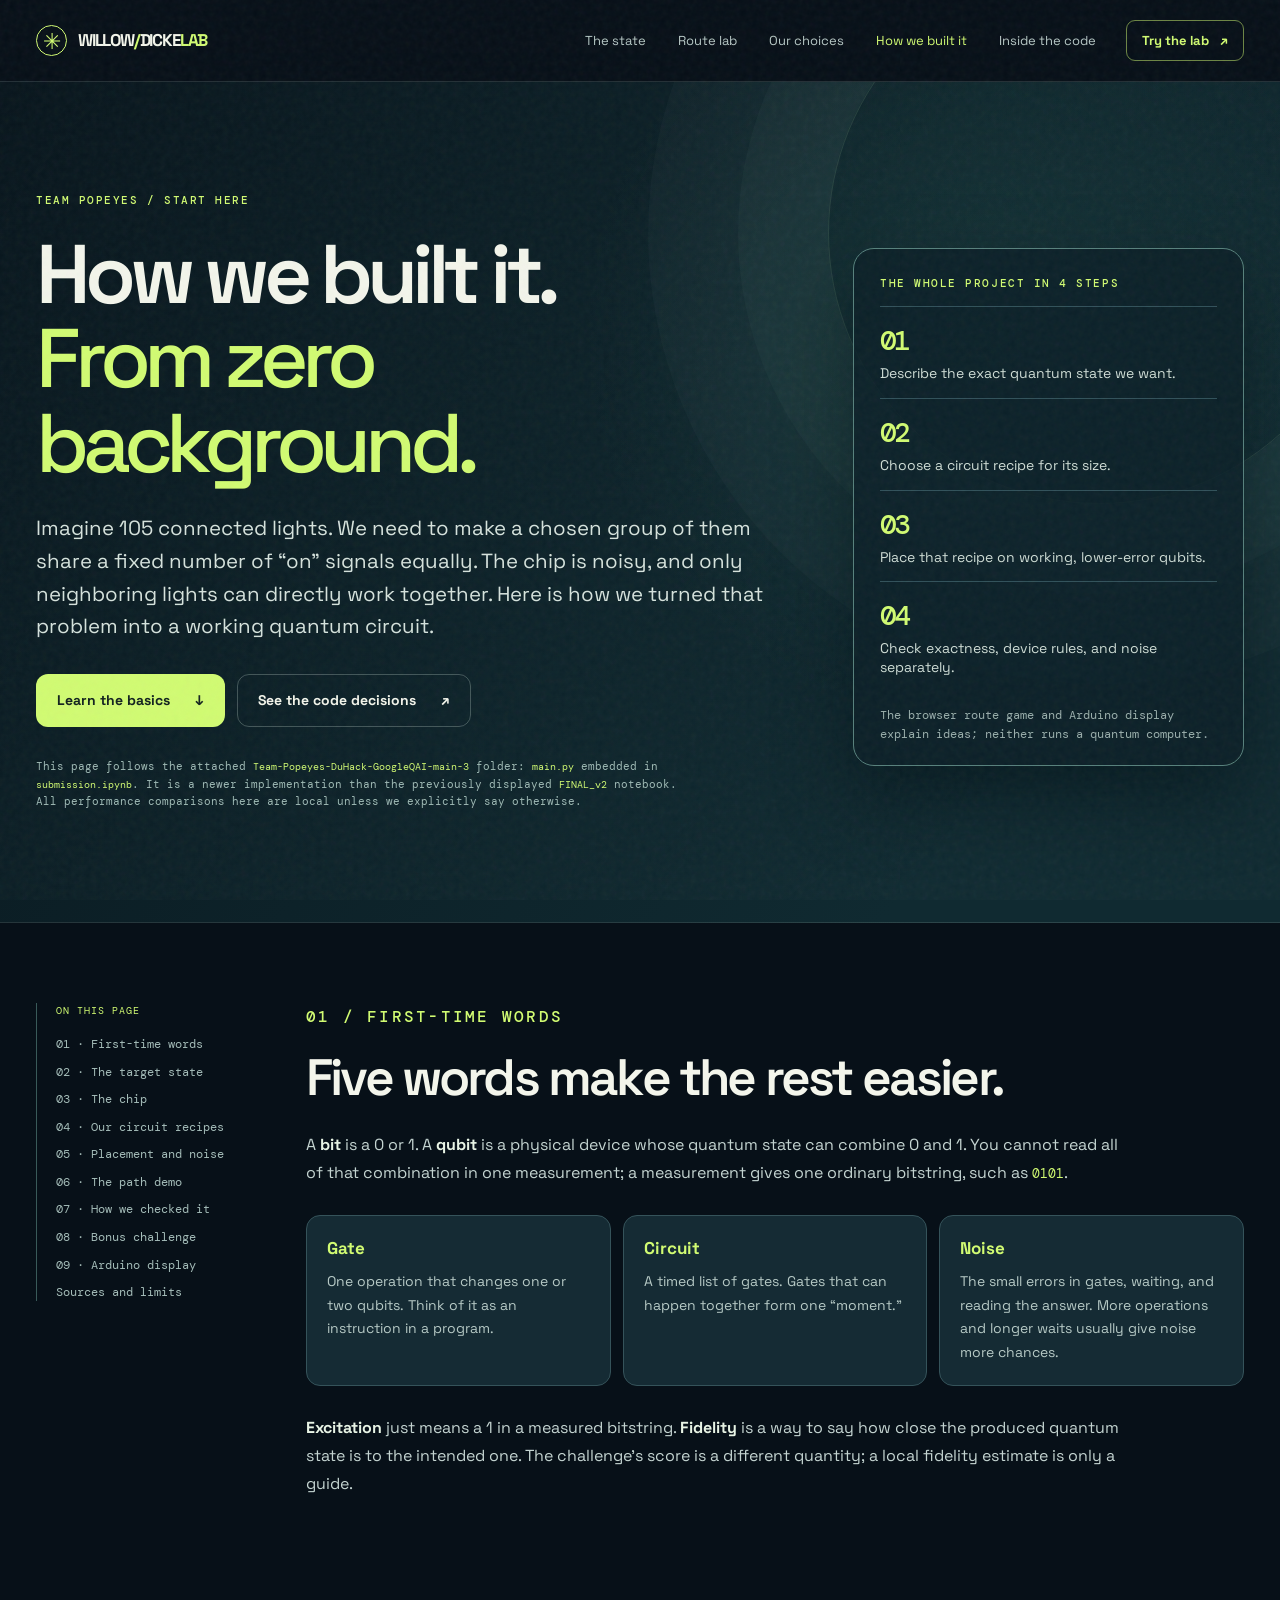
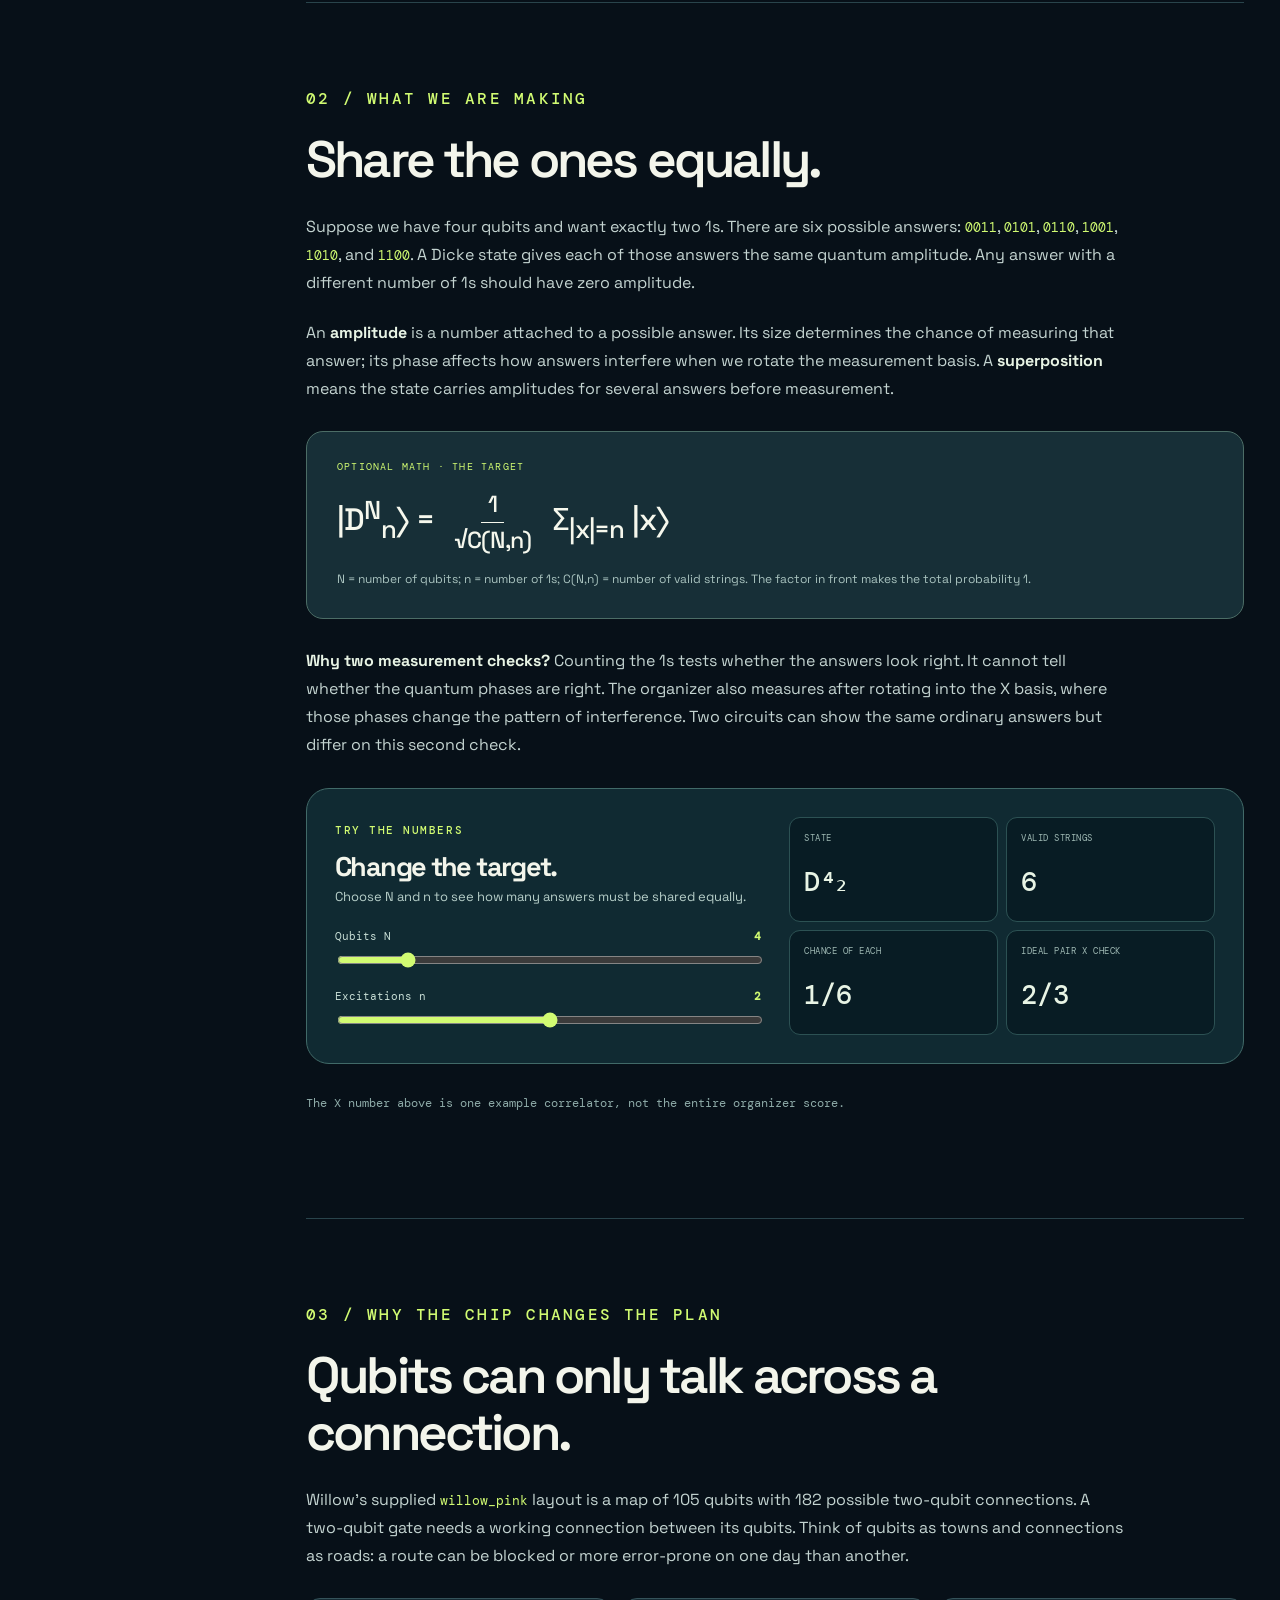
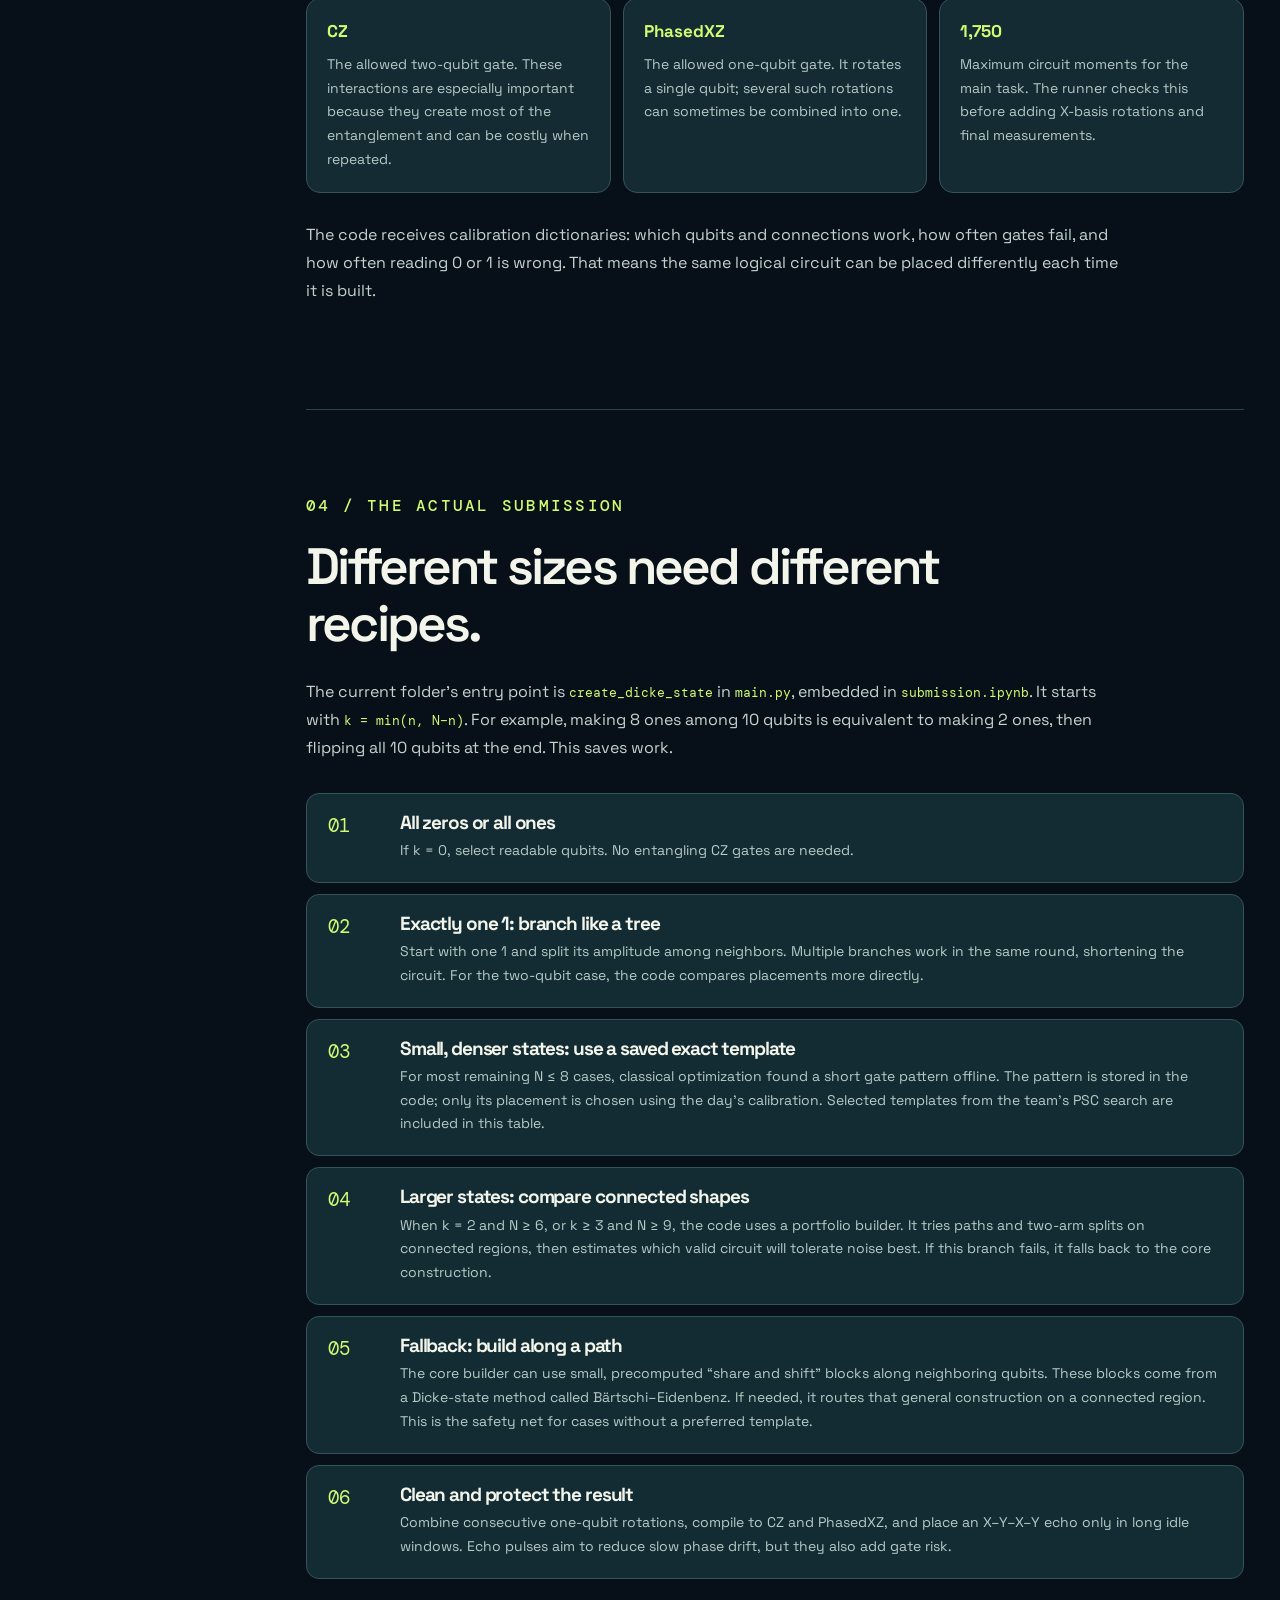
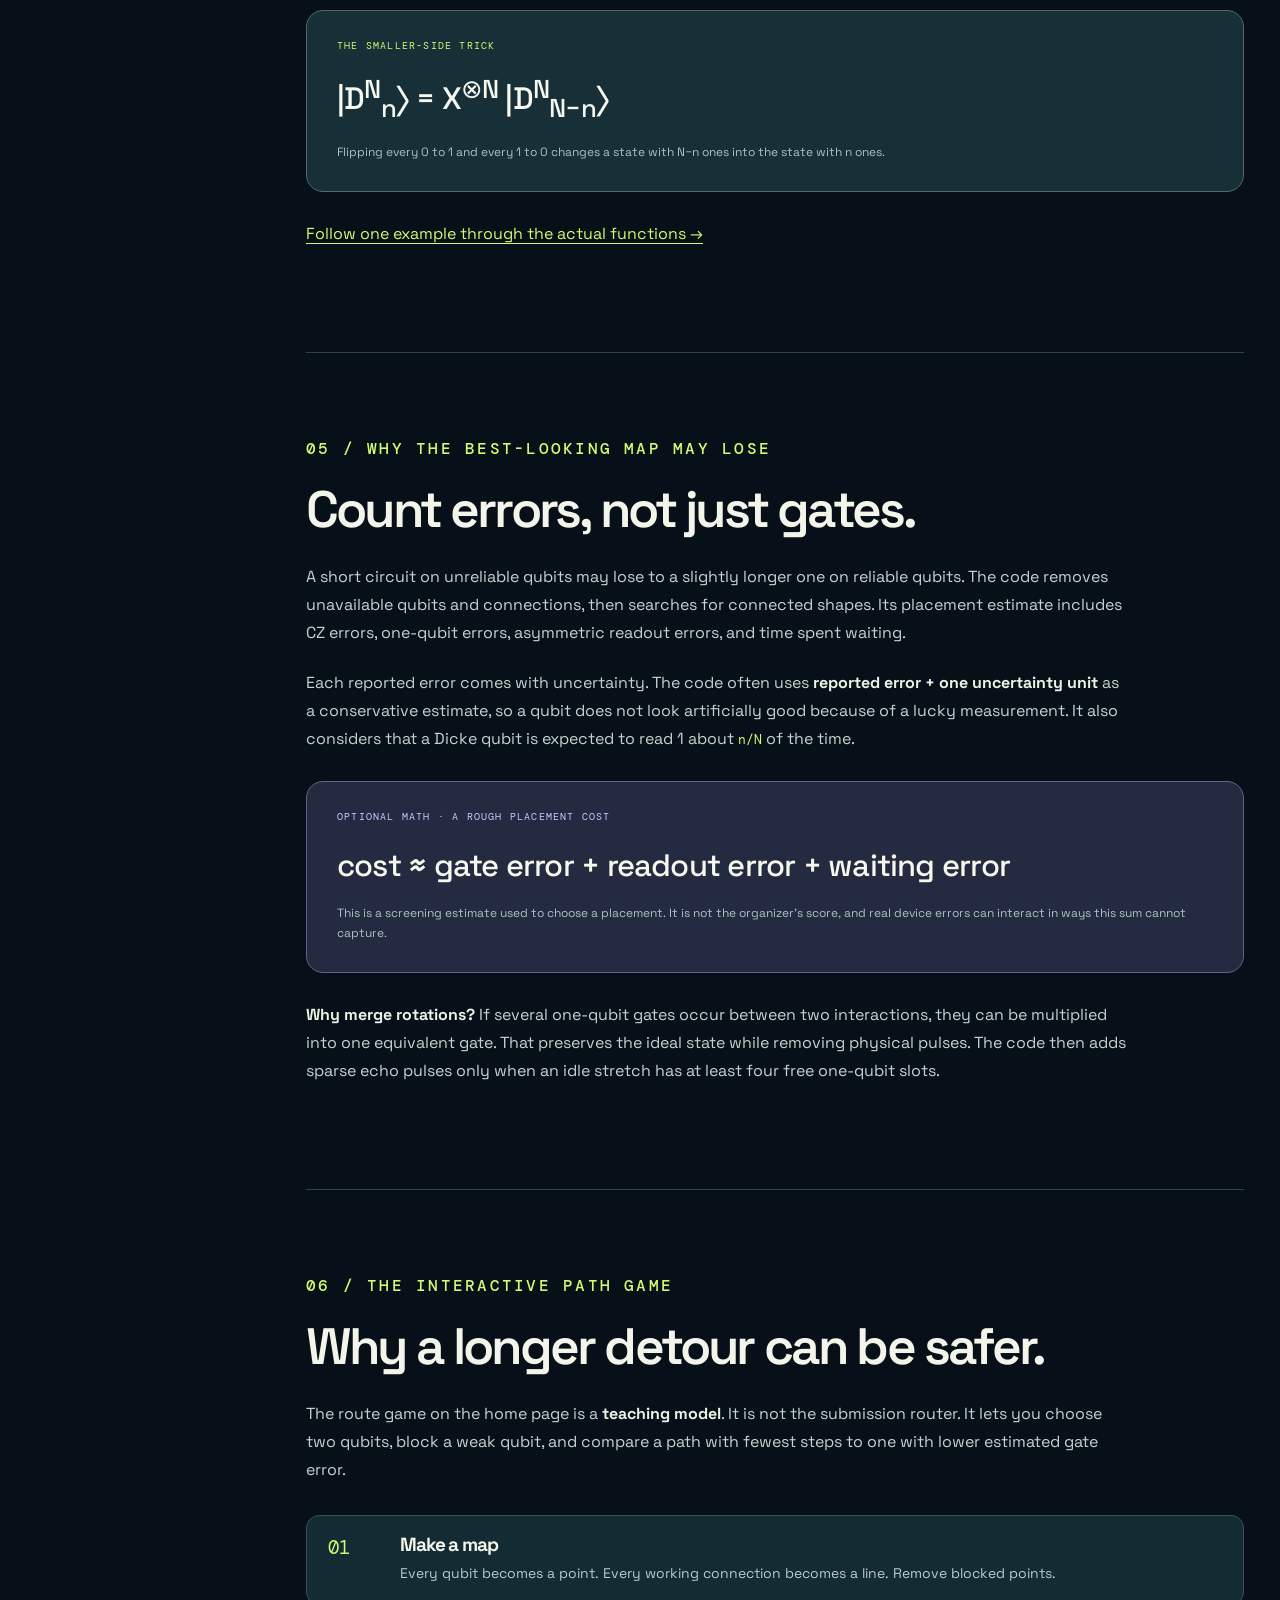
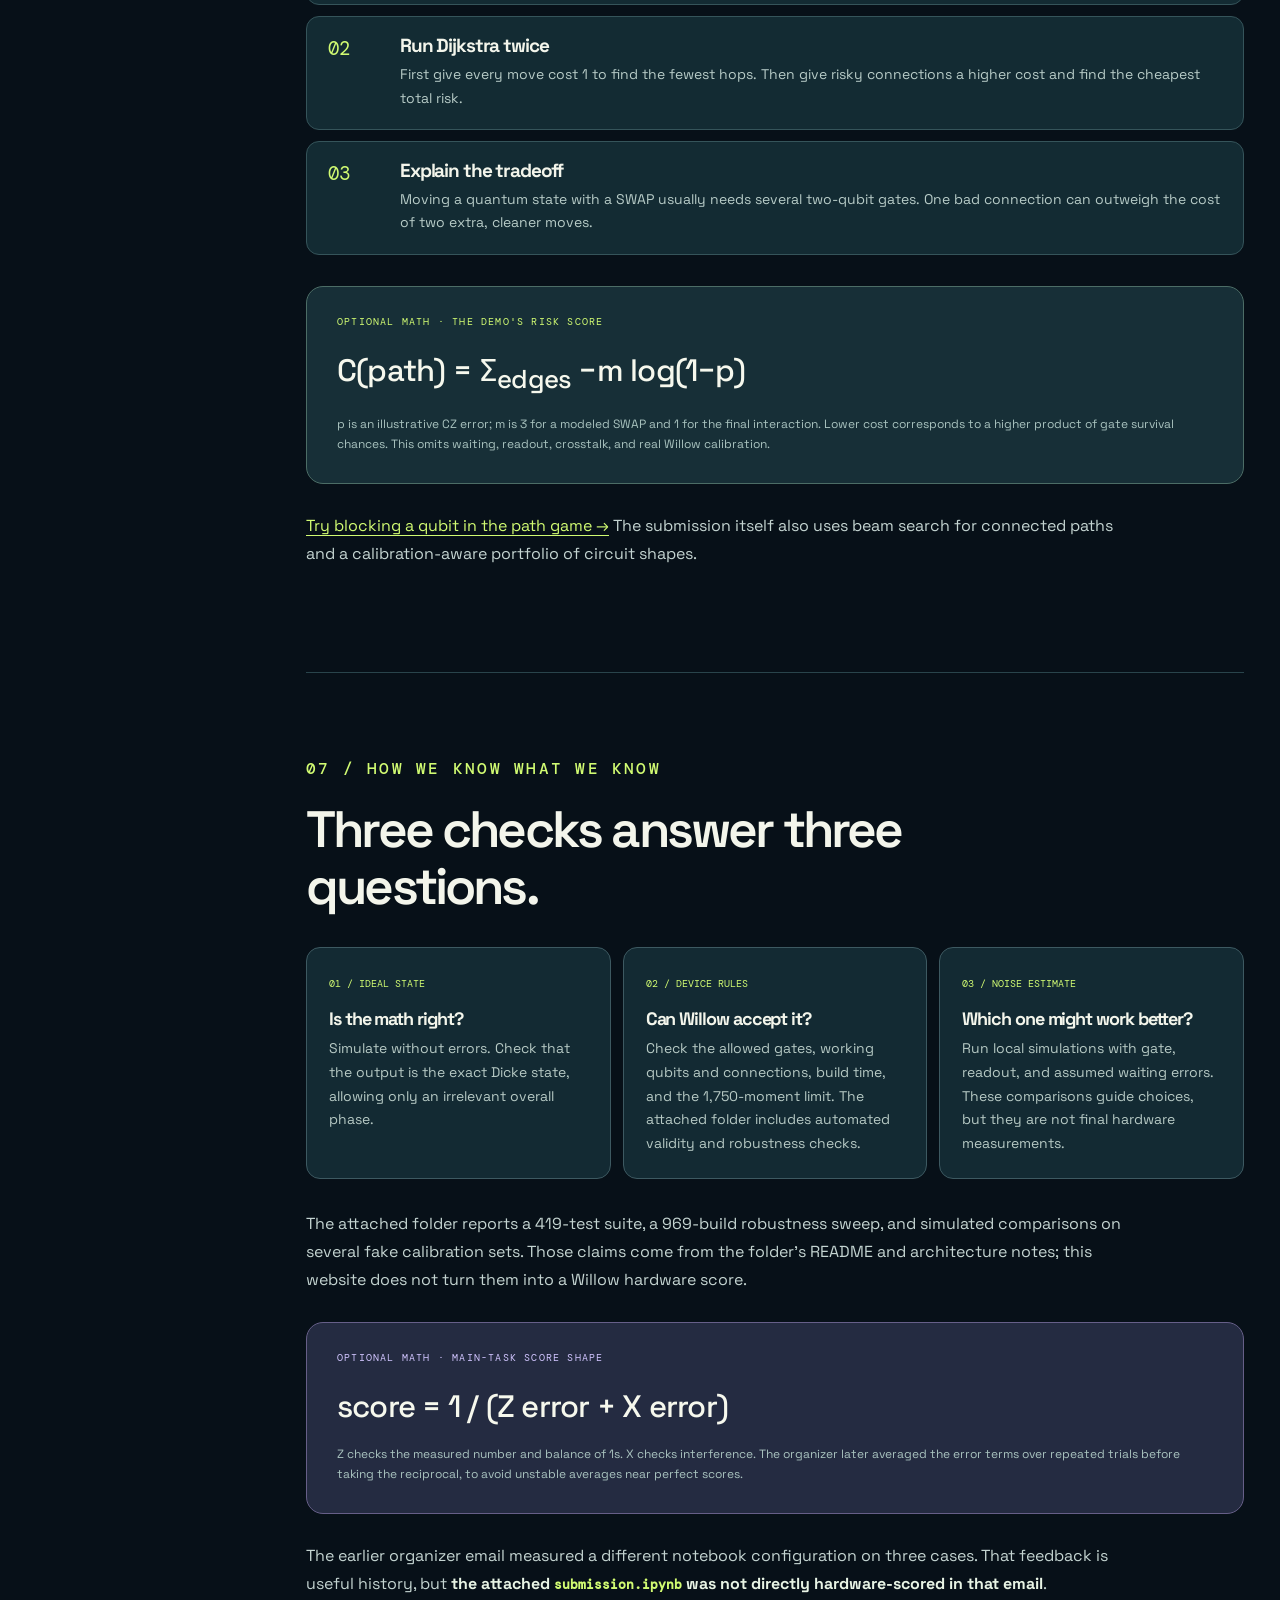
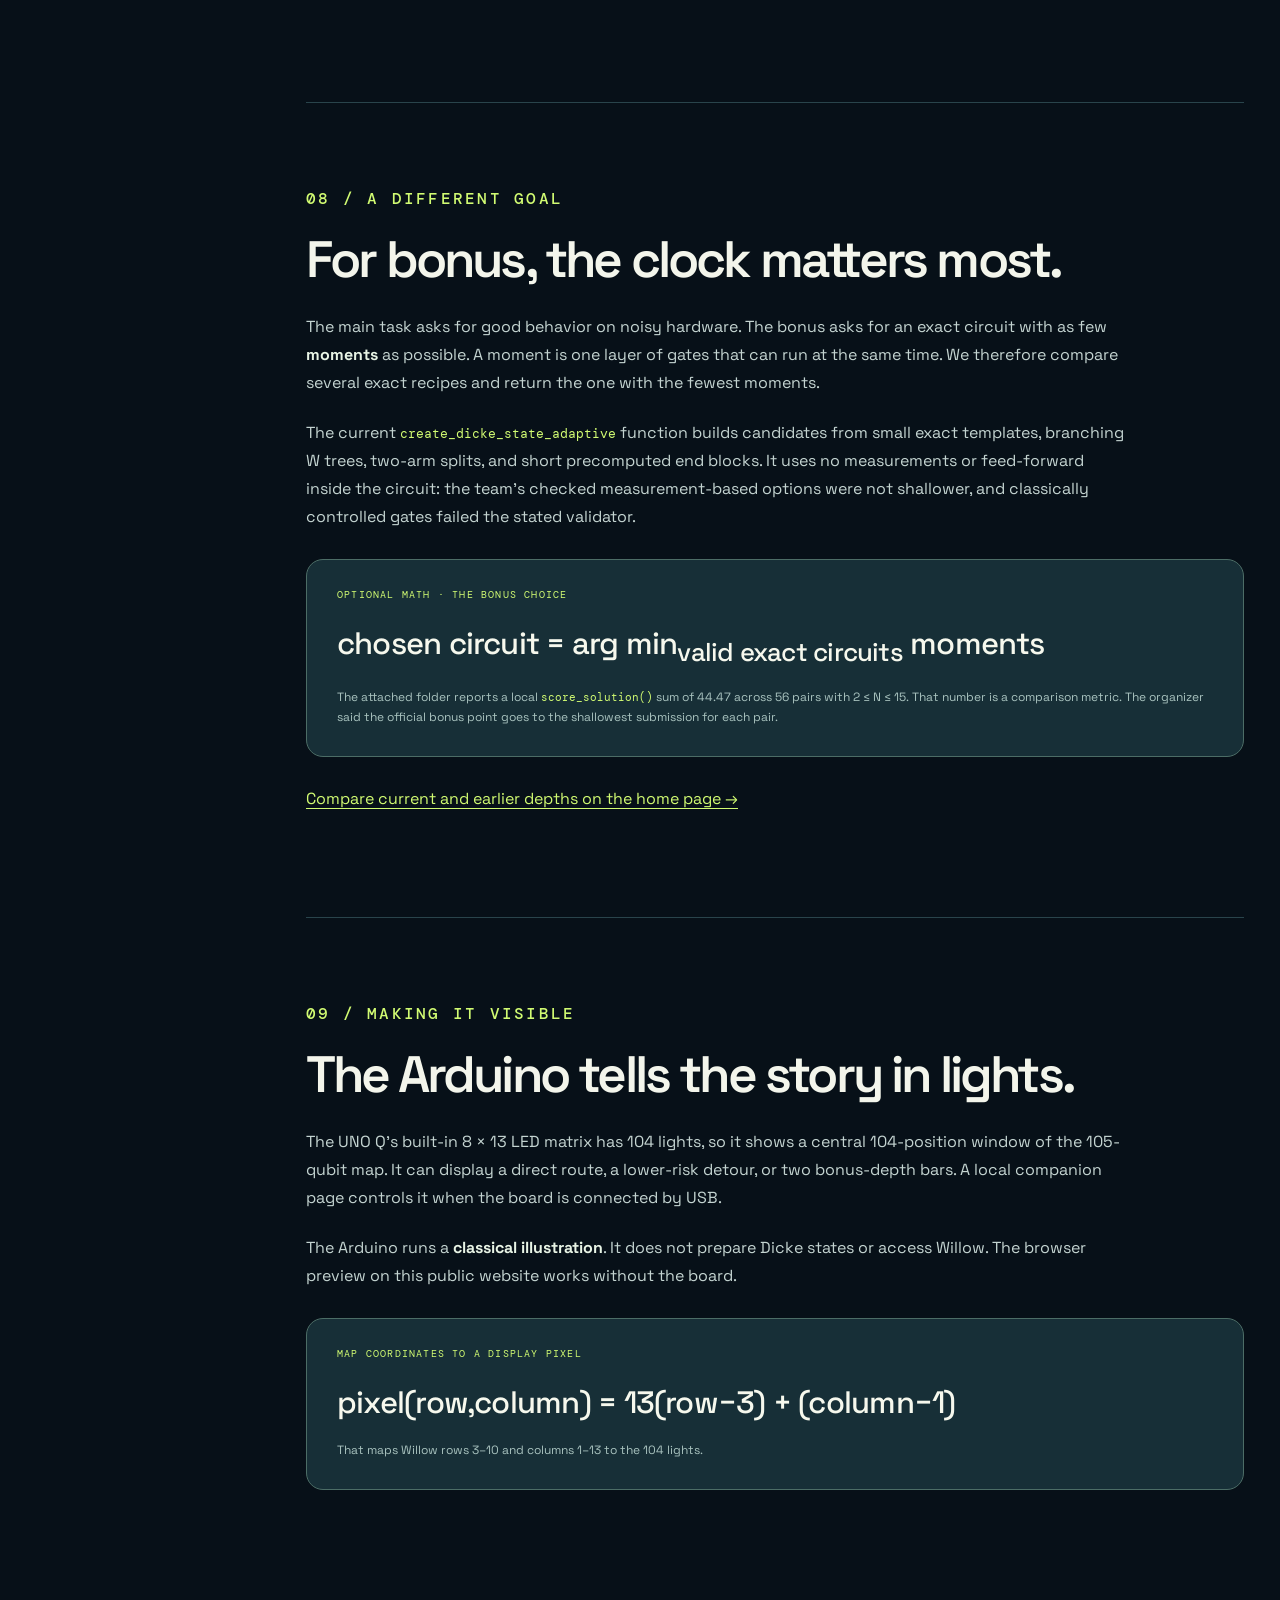
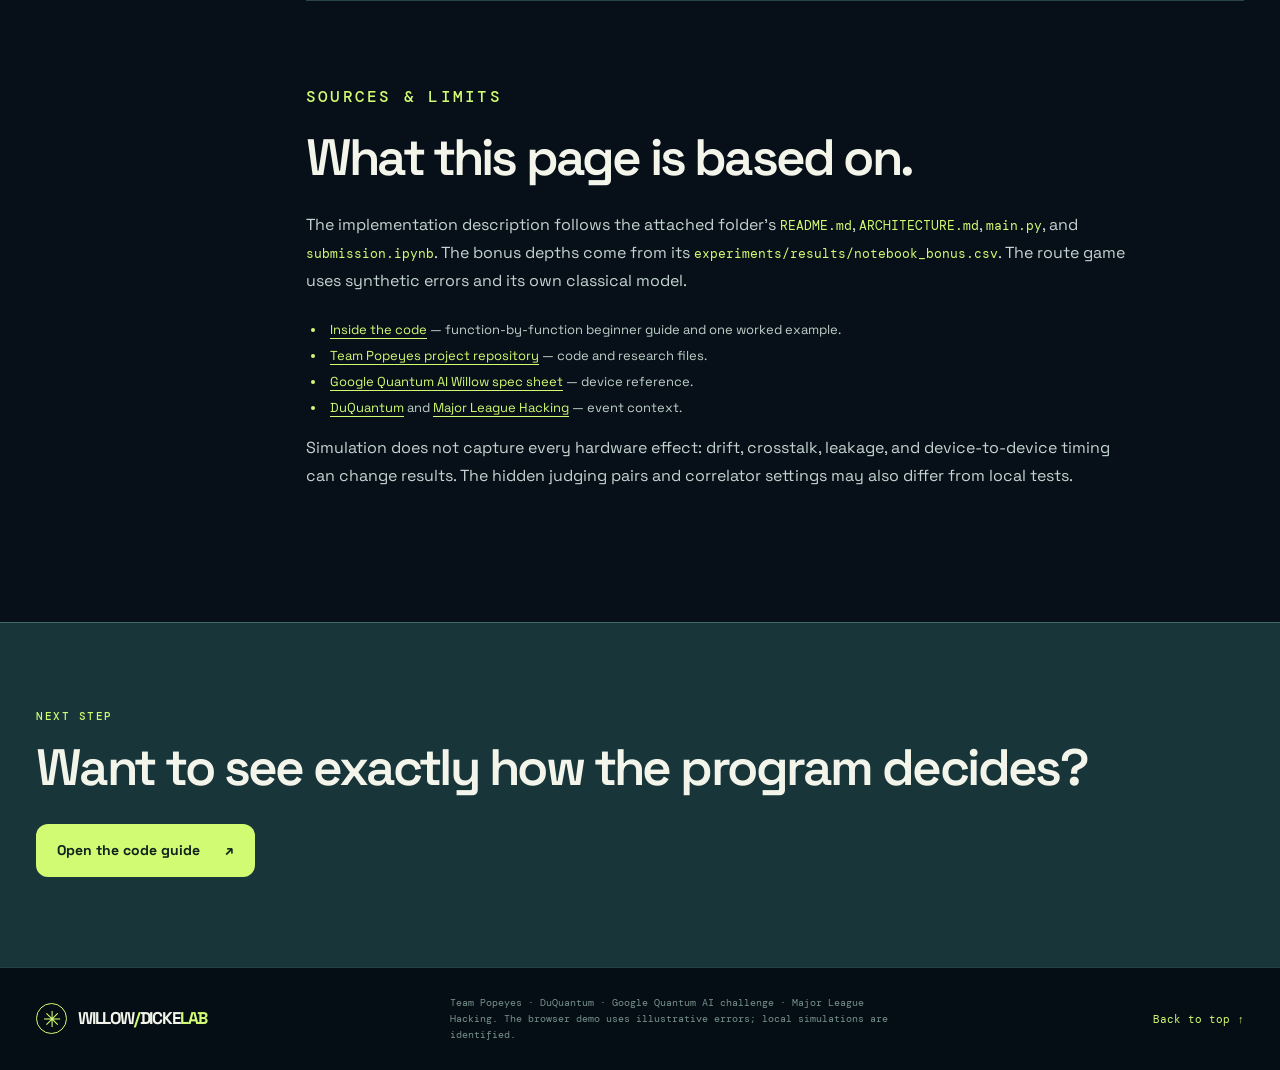
==== commit 5a1efbe7: "Explain current Dicke implementation for beginners" ====
--- a/methodology.html
+++ b/methodology.html
@@ -4,119 +4,181 @@
   <meta charset="utf-8">
   <meta name="viewport" content="width=device-width, initial-scale=1">
   <meta name="theme-color" content="#071018">
-  <meta name="description" content="How Team Popeyes designed, routed, simulated, validated, and explained Dicke-state circuits for the Google Quantum AI challenge at DuQuantum.">
-  <title>What we built · Willow Dicke Lab</title>
+  <meta name="description" content="A beginner-friendly explanation of Team Popeyes' Dicke-state circuit, why each algorithm was chosen, and how we tested it.">
+  <title>How we built it · Willow Dicke Lab</title>
   <link rel="preconnect" href="https://fonts.googleapis.com">
   <link rel="preconnect" href="https://fonts.gstatic.com" crossorigin>
   <link href="https://fonts.googleapis.com/css2?family=DM+Mono:wght@400;500&family=Space+Grotesk:wght@400;500;600;700&display=swap" rel="stylesheet">
-  <link rel="stylesheet" href="./styles.css?v=story1">
-  <link rel="stylesheet" href="./methodology.css?v=story2">
+  <link rel="stylesheet" href="./styles.css?v=beginner1">
+  <link rel="stylesheet" href="./methodology.css?v=beginner2">
   <script src="./methodology.js?v=story1" defer></script>
 </head>
 <body>
   <div class="grain" aria-hidden="true"></div>
   <header class="site-header">
     <a class="brand" href="./index.html#top" aria-label="Willow Dicke Lab home"><span class="brand-mark" aria-hidden="true">✳</span><span>WILLOW<span class="brand-light">/</span>DICKE<span class="brand-light">LAB</span></span></a>
-    <nav aria-label="Main navigation"><a href="./index.html#state">The state</a><a href="./index.html#routing">Route lab</a><a href="./index.html#uno">UNO Q</a><a href="./index.html#decisions">Our choices</a><a class="story-active" href="./methodology.html" aria-current="page">What we built</a></nav>
+    <nav aria-label="Main navigation"><a href="./index.html#state">The state</a><a href="./index.html#routing">Route lab</a><a href="./index.html#decisions">Our choices</a><a class="story-active" href="./methodology.html" aria-current="page">How we built it</a><a href="./implementation.html">Inside the code</a></nav>
     <a class="header-cta" href="./index.html#routing">Try the lab <span aria-hidden="true">↗</span></a>
   </header>
 
   <main>
-    <section class="story-hero" id="top" aria-labelledby="story-title">
+    <section class="story-hero" id="top">
       <div class="wrap story-hero-grid">
         <div>
-          <p class="section-kicker">TEAM POPEYES / THE FULL FIELD NOTES</p>
-          <h1 id="story-title">What we built.<br><em>Why we built it.</em></h1>
-          <p class="story-lead">Our challenge was to prepare an exact Dicke state on a connected but imperfect quantum chip. This page walks through the target state, the circuit decisions, the classical optimization, the tests, and the Arduino exhibit—with the equations behind each choice.</p>
-          <div class="story-actions"><a class="button button-primary" href="#target">Start with the math <span aria-hidden="true">↓</span></a><a class="button button-ghost" href="./index.html#routing">Play with a route <span aria-hidden="true">↗</span></a></div>
-          <p class="story-honesty">Our route demo uses synthetic error rates. Local checks and preliminary organizer hardware feedback are labeled separately; final judging has not happened here.</p>
+          <p class="section-kicker">TEAM POPEYES / START HERE</p>
+          <h1>How we built it.<br><em>From zero background.</em></h1>
+          <p class="story-lead">Imagine 105 connected lights. We need to make a chosen group of them share a fixed number of “on” signals equally. The chip is noisy, and only neighboring lights can directly work together. Here is how we turned that problem into a working quantum circuit.</p>
+          <div class="story-actions"><a class="button button-primary" href="#background">Learn the basics <span aria-hidden="true">↓</span></a><a class="button button-ghost" href="./implementation.html">See the code decisions <span aria-hidden="true">↗</span></a></div>
+          <p class="story-honesty">This page follows the attached <code>Team-Popeyes-DuHack-GoogleQAI-main-3</code> folder: <code>main.py</code> embedded in <code>submission.ipynb</code>. It is a newer implementation than the previously displayed <code>FINAL_v2</code> notebook. All performance comparisons here are local unless we explicitly say otherwise.</p>
         </div>
-        <div class="story-hero-card" aria-label="Project at a glance">
-          <span class="mini-label">PROJECT AT A GLANCE</span>
-          <div><strong>105</strong><span>qubits in the Willow layout</span></div>
-          <div><strong>228 / 228</strong><span>main pairs passed local rule checks</span></div>
-          <div><strong>56 / 56</strong><span>bonus pairs had checked exact candidates</span></div>
-          <p>These counts describe local validation, not measured hardware performance.</p>
-        </div>
+        <aside class="story-hero-card" aria-label="Project at a glance">
+          <span class="mini-label">THE WHOLE PROJECT IN 4 STEPS</span>
+          <div><strong>01</strong><span>Describe the exact quantum state we want.</span></div>
+          <div><strong>02</strong><span>Choose a circuit recipe for its size.</span></div>
+          <div><strong>03</strong><span>Place that recipe on working, lower-error qubits.</span></div>
+          <div><strong>04</strong><span>Check exactness, device rules, and noise separately.</span></div>
+          <p>The browser route game and Arduino display explain ideas; neither runs a quantum computer.</p>
+        </aside>
       </div>
     </section>
 
     <div class="wrap story-layout">
-      <aside class="story-toc" aria-label="On this page"><span>READ THE FIELD NOTES</span><a href="#target">01 · The target</a><a href="#hardware">02 · The hardware</a><a href="#construction">03 · The circuits</a><a href="#placement">04 · Noise &amp; placement</a><a href="#routing-math">05 · Alternate paths</a><a href="#validation">06 · Validation</a><a href="#bonus">07 · Bonus</a><a href="#exhibit">08 · The exhibit</a><a href="#sources">Sources &amp; limits</a></aside>
-      <article class="story-content">
+      <nav class="story-toc" aria-label="Page sections">
+        <span>ON THIS PAGE</span>
+        <a href="#background">01 · First-time words</a>
+        <a href="#target">02 · The target state</a>
+        <a href="#hardware">03 · The chip</a>
+        <a href="#construction">04 · Our circuit recipes</a>
+        <a href="#placement">05 · Placement and noise</a>
+        <a href="#routing-math">06 · The path demo</a>
+        <a href="#validation">07 · How we checked it</a>
+        <a href="#bonus">08 · Bonus challenge</a>
+        <a href="#exhibit">09 · Arduino display</a>
+        <a href="#sources">Sources and limits</a>
+      </nav>
+      <div class="story-content">
+        <section class="story-section" id="background">
+          <p class="section-kicker">01 / FIRST-TIME WORDS</p>
+          <h2>Five words make the rest easier.</h2>
+          <p>A <strong>bit</strong> is a 0 or 1. A <strong>qubit</strong> is a physical device whose quantum state can combine 0 and 1. You cannot read all of that combination in one measurement; a measurement gives one ordinary bitstring, such as <code>0101</code>.</p>
+          <div class="story-facts">
+            <div><strong>Gate</strong><p>One operation that changes one or two qubits. Think of it as an instruction in a program.</p></div>
+            <div><strong>Circuit</strong><p>A timed list of gates. Gates that can happen together form one “moment.”</p></div>
+            <div><strong>Noise</strong><p>The small errors in gates, waiting, and reading the answer. More operations and longer waits usually give noise more chances.</p></div>
+          </div>
+          <p><strong>Excitation</strong> just means a 1 in a measured bitstring. <strong>Fidelity</strong> is a way to say how close the produced quantum state is to the intended one. The challenge's score is a different quantity; a local fidelity estimate is only a guide.</p>
+        </section>
+
         <section class="story-section" id="target">
-          <p class="section-kicker">01 / THE TARGET</p>
-          <h2>Equal amplitudes, <span class="accent-lime">one excitation count.</span></h2>
-          <p>A Dicke state puts equal amplitude on every bitstring with exactly <em>n</em> ones among <em>N</em> qubits. There are <em>K = C(N,n)</em> such strings. The normalization factor matters: their probabilities must add to one.</p>
-          <div class="story-equation" role="math" aria-label="Dicke N n equals one over square root of N choose n times the sum of all computational basis strings with Hamming weight n"><span class="eq-label">THE STATE WE MUST PREPARE</span><div>|D<sup>N</sup><sub>n</sub>⟩ = <span class="eq-frac"><span>1</span><span>√C(N,n)</span></span> Σ<sub>|x|=n</sub> |x⟩</div></div>
-          <p>In the Z basis, a valid bitstring has probability <code>1/C(N,n)</code>; every other string has probability zero. But Z probabilities alone cannot show whether the relative phases are right. The judges also measure in the X basis, where interference exposes phase errors.</p>
-          <div class="story-equation story-equation-violet" role="math" aria-label="For distinct qubits i and j, the ideal XX correlator is two n times N minus n divided by N times N minus one"><span class="eq-label">ONE IDEAL X-BASIS CHECK</span><div>⟨X<sub>i</sub>X<sub>j</sub>⟩ = <span class="eq-frac"><span>2n(N−n)</span><span>N(N−1)</span></span> <small>for i ≠ j</small></div><p>A pair flip stays inside the Dicke subspace only when those two bits differ. This is one correlator, not the entire X-basis score.</p></div>
-          <div class="story-playground card-surface" aria-labelledby="story-playground-title"><div><span class="mini-label">TRY THE MATH</span><h3 id="story-playground-title">Change N and n.</h3><p>See how the number of allowed strings and a two-qubit X correlation change.</p><label for="story-n-qubits">Qubits N <strong id="story-n-value">4</strong></label><input id="story-n-qubits" type="range" min="2" max="12" value="4"><label for="story-n-excitations">Excitations n <strong id="story-k-value">2</strong></label><input id="story-n-excitations" type="range" min="0" max="4" value="2"></div><div class="story-math-readout" aria-live="polite"><div><span>STATE</span><strong id="story-state">D⁴₂</strong></div><div><span>ALLOWED STRINGS</span><strong id="story-combinations">6</strong></div><div><span>Z CHANCE EACH</span><strong id="story-probability">1/6</strong></div><div><span>IDEAL ⟨XᵢXⱼ⟩</span><strong id="story-correlation">2/3</strong></div></div></div>
-          <p class="story-side-note">For example, <code>D⁴₂</code> is the equal superposition of six strings: 0011, 0101, 0110, 1001, 1010, and 1100. Each occurs with probability 1/6 in an ideal Z measurement.</p>
+          <p class="section-kicker">02 / WHAT WE ARE MAKING</p>
+          <h2>Share the ones equally.</h2>
+          <p>Suppose we have four qubits and want exactly two 1s. There are six possible answers: <code>0011</code>, <code>0101</code>, <code>0110</code>, <code>1001</code>, <code>1010</code>, and <code>1100</code>. A Dicke state gives each of those answers the same quantum amplitude. Any answer with a different number of 1s should have zero amplitude.</p>
+          <p>An <strong>amplitude</strong> is a number attached to a possible answer. Its size determines the chance of measuring that answer; its phase affects how answers interfere when we rotate the measurement basis. A <strong>superposition</strong> means the state carries amplitudes for several answers before measurement.</p>
+          <div class="story-equation"><span class="eq-label">OPTIONAL MATH · THE TARGET</span><div>|D<sup>N</sup><sub>n</sub>⟩ = <span class="eq-frac"><span>1</span><span>√C(N,n)</span></span> Σ<sub>|x|=n</sub> |x⟩</div><p>N = number of qubits; n = number of 1s; C(N,n) = number of valid strings. The factor in front makes the total probability 1.</p></div>
+          <p><strong>Why two measurement checks?</strong> Counting the 1s tests whether the answers look right. It cannot tell whether the quantum phases are right. The organizer also measures after rotating into the X basis, where those phases change the pattern of interference. Two circuits can show the same ordinary answers but differ on this second check.</p>
+          <div class="story-playground card-surface">
+            <div><span class="mini-label">TRY THE NUMBERS</span><h3>Change the target.</h3><p>Choose N and n to see how many answers must be shared equally.</p><label for="story-n-qubits">Qubits N <strong id="story-n-value">4</strong></label><input id="story-n-qubits" type="range" min="2" max="15" value="4"><label for="story-n-excitations">Excitations n <strong id="story-k-value">2</strong></label><input id="story-n-excitations" type="range" min="0" max="4" value="2"></div>
+            <div class="story-math-readout"><div><span>STATE</span><strong id="story-state">D⁴₂</strong></div><div><span>VALID STRINGS</span><strong id="story-combinations">6</strong></div><div><span>CHANCE OF EACH</span><strong id="story-probability">1/6</strong></div><div><span>IDEAL PAIR X CHECK</span><strong id="story-correlation">2/3</strong></div></div>
+          </div>
+          <p class="story-side-note">The X number above is one example correlator, not the entire organizer score.</p>
         </section>
 
         <section class="story-section" id="hardware">
-          <p class="section-kicker">02 / THE HARDWARE</p><h2>A beautiful state meets <span class="accent-coral">an imperfect graph.</span></h2>
-          <p>The supplied <code>willow_pink</code> connectivity has 105 qubits and 182 possible two-qubit couplers. A circuit cannot ask arbitrary distant qubits to interact. The main task permits CZ gates only on supplied working couplers and single-qubit <code>PhasedXZ</code> gates on working qubits.</p>
-          <div class="story-facts"><div><strong>Topology</strong><p>Qubits are vertices; usable CZ couplers are edges. Broken qubits or couplers disappear from the working graph.</p></div><div><strong>Calibration</strong><p>The runner supplies CZ, single-qubit, and asymmetric readout error dictionaries. Placements can change with those rates.</p></div><div><strong>Limits</strong><p>A build has under one minute to return. Circuits over 1,750 moments are rejected before the runner adds X-basis Hadamards and final measurements.</p></div></div>
-          <p>That is why an abstract low-gate circuit is only a starting point. It must be placed, compiled into native operations, and checked against the actual working graph.</p>
+          <p class="section-kicker">03 / WHY THE CHIP CHANGES THE PLAN</p>
+          <h2>Qubits can only talk across a connection.</h2>
+          <p>Willow's supplied <code>willow_pink</code> layout is a map of 105 qubits with 182 possible two-qubit connections. A two-qubit gate needs a working connection between its qubits. Think of qubits as towns and connections as roads: a route can be blocked or more error-prone on one day than another.</p>
+          <div class="story-facts">
+            <div><strong>CZ</strong><p>The allowed two-qubit gate. These interactions are especially important because they create most of the entanglement and can be costly when repeated.</p></div>
+            <div><strong>PhasedXZ</strong><p>The allowed one-qubit gate. It rotates a single qubit; several such rotations can sometimes be combined into one.</p></div>
+            <div><strong>1,750</strong><p>Maximum circuit moments for the main task. The runner checks this before adding X-basis rotations and final measurements.</p></div>
+          </div>
+          <p>The code receives calibration dictionaries: which qubits and connections work, how often gates fail, and how often reading 0 or 1 is wrong. That means the same logical circuit can be placed differently each time it is built.</p>
         </section>
 
         <section class="story-section" id="construction">
-          <p class="section-kicker">03 / WHAT WE BUILT</p><h2>From one recipe to <span class="accent-lime">a portfolio.</span></h2>
-          <p>We built and compared several exact-state constructions. The aim was to keep entangling gates and depth low while preserving the state exactly. <code>FINAL_v2</code> uses a fixed selector based on state size and shape, validates each returned circuit, and has fallbacks for its entangled branches.</p>
-          <div class="story-steps"><div><b>01</b><div><h3>Simplify the native circuit</h3><p>We replaced generic controlled-rotation decomposition with explicit CNOT-based patterns, then compiled to the allowed CZ and single-qubit gates. This reduced avoidable two-qubit overhead.</p></div></div><div><b>02</b><div><h3>Route the construction on the grid</h3><p>A hub-walk layout moves the active interaction through neighboring qubits and recruits fresh qubits from free grid neighbors. It avoids repeatedly routing a long logical line through SWAPs.</p></div></div><div><b>03</b><div><h3>Search placements and specialize small cases</h3><p>We tried several placements on the working calibration graph and kept promising candidates. Offline synthesis provided exact templates for selected small states.</p></div></div><div><b>04</b><div><h3>Select a valid family for each case</h3><p>Product states and <code>N ≤ 3</code> use the hub-walk family. Five shapes—<code>(7,3)</code>, <code>(7,4)</code>, <code>(8,3)</code>, <code>(8,4)</code>, and <code>(8,5)</code>—try PSC templates, then the synthesized builder, then hub-walk. Other <code>4 ≤ N ≤ 8</code> states try the synthesized builder, then hub-walk. Entangled <code>N ≥ 9</code> states try the calibrated two-row construction, then hub-walk.</p></div></div></div>
-          <div class="story-equation"><span class="eq-label">THE SYMMETRY THAT SAVES WORK</span><div>|D<sup>N</sup><sub>n</sub>⟩ = X<sup>⊗N</sup> |D<sup>N</sup><sub>N−n</sub>⟩</div><p>For more than half the qubits excited, we can prepare the complementary Dicke state and flip every qubit.</p></div>
-          <div class="story-research-note"><span class="mini-label">IDEAS WE TESTED ALONG THE WAY</span><p>Offline angle synthesis gave us exact small-state templates; larger template searches were also run on PSC. We investigated VQE-style optimization as a classical way to find angles, but did not put a hardware VQE loop in the submission: the grader requires an exact returned circuit and hardware is not available during circuit construction. AI assisted research and implementation; the route lab’s alternative path is classical Dijkstra, not a trained AI router.</p></div>
-          <p>The website’s selector mirrors <code>FINAL_v2</code>’s branch order. It does not run quantum circuits in your browser.</p>
+          <p class="section-kicker">04 / THE ACTUAL SUBMISSION</p>
+          <h2>Different sizes need different recipes.</h2>
+          <p>The current folder's entry point is <code>create_dicke_state</code> in <code>main.py</code>, embedded in <code>submission.ipynb</code>. It starts with <code>k = min(n, N−n)</code>. For example, making 8 ones among 10 qubits is equivalent to making 2 ones, then flipping all 10 qubits at the end. This saves work.</p>
+          <div class="story-steps">
+            <div><b>01</b><div><h3>All zeros or all ones</h3><p>If k = 0, select readable qubits. No entangling CZ gates are needed.</p></div></div>
+            <div><b>02</b><div><h3>Exactly one 1: branch like a tree</h3><p>Start with one 1 and split its amplitude among neighbors. Multiple branches work in the same round, shortening the circuit. For the two-qubit case, the code compares placements more directly.</p></div></div>
+            <div><b>03</b><div><h3>Small, denser states: use a saved exact template</h3><p>For most remaining N ≤ 8 cases, classical optimization found a short gate pattern offline. The pattern is stored in the code; only its placement is chosen using the day's calibration. Selected templates from the team's PSC search are included in this table.</p></div></div>
+            <div><b>04</b><div><h3>Larger states: compare connected shapes</h3><p>When k = 2 and N ≥ 6, or k ≥ 3 and N ≥ 9, the code uses a portfolio builder. It tries paths and two-arm splits on connected regions, then estimates which valid circuit will tolerate noise best. If this branch fails, it falls back to the core construction.</p></div></div>
+            <div><b>05</b><div><h3>Fallback: build along a path</h3><p>The core builder can use small, precomputed “share and shift” blocks along neighboring qubits. These blocks come from a Dicke-state method called Bärtschi–Eidenbenz. If needed, it routes that general construction on a connected region. This is the safety net for cases without a preferred template.</p></div></div>
+            <div><b>06</b><div><h3>Clean and protect the result</h3><p>Combine consecutive one-qubit rotations, compile to CZ and PhasedXZ, and place an X–Y–X–Y echo only in long idle windows. Echo pulses aim to reduce slow phase drift, but they also add gate risk.</p></div></div>
+          </div>
+          <div class="story-equation"><span class="eq-label">THE SMALLER-SIDE TRICK</span><div>|D<sup>N</sup><sub>n</sub>⟩ = X<sup>⊗N</sup> |D<sup>N</sup><sub>N−n</sub>⟩</div><p>Flipping every 0 to 1 and every 1 to 0 changes a state with N−n ones into the state with n ones.</p></div>
+          <p><a class="story-inline-link" href="./implementation.html">Follow one example through the actual functions →</a></p>
         </section>
 
         <section class="story-section" id="placement">
-          <p class="section-kicker">04 / WHY PLACEMENT MATTERS</p><h2>Fewer gates help, <span class="accent-violet">but errors decide.</span></h2>
-          <p>Two circuits of the same logical size can behave differently on different physical qubits. We used the supplied gate and readout rates to guide placement and compared local noise simulations. One screening model estimates a no-error likelihood by multiplying gate, readout, and idle-survival terms.</p>
-          <div class="story-equation story-equation-violet"><span class="eq-label">A PLACEMENT HEURISTIC, NOT THE JUDGE'S SCORE</span><div class="eq-factors"><span>P<sub>survive</sub> ≈</span><span>∏<sub>gates g</sub>(1−p<sub>g</sub>)</span><span>× ∏<sub>qubits q</sub>[(1−f)(1−r<sub>0,q</sub>) + f(1−r<sub>1,q</sub>)]</span><span>× e<sup>−t<sub>idle</sub>/T<sub>eff</sub></sup></span></div><p>Here <code>f = n/N</code> is the ideal marginal chance that a qubit reads 1. The idle time constant is an assumption in a local model, not supplied calibration.</p></div>
-          <p>We also tested dynamical decoupling: echo pulses during idle windows can cancel some slow phase drift, while the extra pulses can themselves fail. The tradeoff changed with the assumed noise model, so the page presents it as an engineering choice rather than a guaranteed hardware gain.</p>
-          <div class="story-mini-grid"><div><span>Depth</span><strong>37 → 15</strong><small>W₁₀ chain versus tree, local circuit moments</small></div><div><span>Two-qubit gates</span><strong>80 → 15</strong><small>D⁶₃ routed baseline versus exact synthesis, CZ count</small></div><div><span>Portfolio</span><strong>185 → 85</strong><small>D¹⁰₅ earlier versus selected circuit, CZ count</small></div></div>
-          <p class="story-side-note">These are local comparison examples recorded during development. They are not measured Willow score improvements.</p>
+          <p class="section-kicker">05 / WHY THE BEST-LOOKING MAP MAY LOSE</p>
+          <h2>Count errors, not just gates.</h2>
+          <p>A short circuit on unreliable qubits may lose to a slightly longer one on reliable qubits. The code removes unavailable qubits and connections, then searches for connected shapes. Its placement estimate includes CZ errors, one-qubit errors, asymmetric readout errors, and time spent waiting.</p>
+          <p>Each reported error comes with uncertainty. The code often uses <strong>reported error + one uncertainty unit</strong> as a conservative estimate, so a qubit does not look artificially good because of a lucky measurement. It also considers that a Dicke qubit is expected to read 1 about <code>n/N</code> of the time.</p>
+          <div class="story-equation story-equation-violet"><span class="eq-label">OPTIONAL MATH · A ROUGH PLACEMENT COST</span><div>cost ≈ gate error + readout error + waiting error</div><p>This is a screening estimate used to choose a placement. It is not the organizer's score, and real device errors can interact in ways this sum cannot capture.</p></div>
+          <p><strong>Why merge rotations?</strong> If several one-qubit gates occur between two interactions, they can be multiplied into one equivalent gate. That preserves the ideal state while removing physical pulses. The code then adds sparse echo pulses only when an idle stretch has at least four free one-qubit slots.</p>
         </section>
 
         <section class="story-section" id="routing-math">
-          <p class="section-kicker">05 / FINDING AN ALTERNATIVE PATH</p><h2>Why a detour can <span class="accent-coral">win.</span></h2>
-          <p>The interactive route lab is a classical illustration of routing, separate from the submission’s full circuit placement. It first removes blocked nodes. It then runs Dijkstra twice: once with unit edge costs for the fewest hops, and once with an illustrative CZ-error cost for each move.</p>
-          <div class="story-equation"><span class="eq-label">NOISE-AWARE ROUTE COST</span><div>C(P) = Σ<sub>e∈P</sub> −m<sub>e</sub> ln(1−p<sub>e</sub>)</div><p><code>mₑ = 3</code> for each modeled SWAP before the last edge, and <code>mₑ = 1</code> for the final CZ interaction.</p></div>
-          <div class="story-equation story-equation-violet"><span class="eq-label">THE SAME RULE AS A SURVIVAL PRODUCT</span><div>arg min<sub>P</sub> C(P) = arg max<sub>P</sub> ∏<sub>e∈P</sub>(1−p<sub>e</sub>)<sup>m<sub>e</sub></sup></div><p>The logarithm turns a product of survival probabilities into additive edge costs, which Dijkstra can minimize.</p></div>
-          <div class="story-route-example"><span class="mini-label">TRY THE DEFAULT ROUTE-LAB EXAMPLE</span><div><strong>10 hops</strong><span>direct path via illustrative weak qubit <code>(6,7)</code></span><b>59.4%</b></div><div><strong>12 hops</strong><span>alternative corridor avoids its high-error links</span><b>88.7%</b></div><p>At the default 7% weak-link setting, the longer route has higher modeled gate survival. Blocking <code>(6,7)</code> forces both searches to go around it. <a href="./index.html#routing">Change the endpoints or weak-link error yourself ↗</a></p></div>
-          <p class="story-side-note">The 59.4% and 88.7% figures assume independent CZ failures and approximately three CZs per SWAP. They omit decoherence, crosstalk, readout, scheduling, and real Willow calibration.</p>
+          <p class="section-kicker">06 / THE INTERACTIVE PATH GAME</p>
+          <h2>Why a longer detour can be safer.</h2>
+          <p>The route game on the home page is a <strong>teaching model</strong>. It is not the submission router. It lets you choose two qubits, block a weak qubit, and compare a path with fewest steps to one with lower estimated gate error.</p>
+          <div class="story-steps">
+            <div><b>01</b><div><h3>Make a map</h3><p>Every qubit becomes a point. Every working connection becomes a line. Remove blocked points.</p></div></div>
+            <div><b>02</b><div><h3>Run Dijkstra twice</h3><p>First give every move cost 1 to find the fewest hops. Then give risky connections a higher cost and find the cheapest total risk.</p></div></div>
+            <div><b>03</b><div><h3>Explain the tradeoff</h3><p>Moving a quantum state with a SWAP usually needs several two-qubit gates. One bad connection can outweigh the cost of two extra, cleaner moves.</p></div></div>
+          </div>
+          <div class="story-equation"><span class="eq-label">OPTIONAL MATH · THE DEMO'S RISK SCORE</span><div>C(path) = Σ<sub>edges</sub> −m log(1−p)</div><p>p is an illustrative CZ error; m is 3 for a modeled SWAP and 1 for the final interaction. Lower cost corresponds to a higher product of gate survival chances. This omits waiting, readout, crosstalk, and real Willow calibration.</p></div>
+          <p><a class="story-inline-link" href="./index.html#routing">Try blocking a qubit in the path game →</a> The submission itself also uses beam search for connected paths and a calibration-aware portfolio of circuit shapes.</p>
         </section>
 
         <section class="story-section" id="validation">
-          <p class="section-kicker">06 / HOW WE CHECKED IT</p><h2>Separate exactness, <span class="accent-lime">rules,</span> and noise.</h2>
-          <p>These checks answer different questions. Passing one does not imply the others, and a simulated score is not a hardware score.</p>
-          <div class="story-validation"><div><span>01 / IDEAL STATE</span><h3>Did we make the right vector?</h3><p>Small circuits were simulated without noise and compared with the target Dicke state up to a global phase. The bonus candidates were checked the same way for all 56 graded pairs.</p></div><div><span>02 / DEVICE RULES</span><h3>Could the circuit be submitted?</h3><p>Our local sweep checked 228 main pairs for native gates, working qubits and couplers, build success, and the 1,750-moment cap under a fresh synthetic calibration.</p></div><div><span>03 / NOISY ESTIMATE</span><h3>Which choice might hold up?</h3><p>Local noise simulations and calibration-based estimates compared candidate placements and constructions. These guided decisions but cannot settle the final hardware ranking.</p></div></div>
-          <p><strong>Preliminary hardware feedback, October 25:</strong> the earlier main configuration scored <code>1.3316 ± 0.0148</code> across <code>(10,3)</code>, <code>(10,5)</code>, and <code>(15,4)</code>, leading the reported main-track ranking. With the same calibration input, <code>FINAL_v2</code> returns the same circuits and placements for those three pairs. The organizer did not directly score <code>FINAL_v2</code> in that rerun; its small-state PSC branches also differ from the earlier notebook. The final set of pairs and device errors may change.</p>
-          <div class="story-equation"><span class="eq-label">THE MAIN-TASK SCORE SHAPE</span><div>S = 1 / (E<sub>Z</sub> + E<sub>X</sub>)</div><p>The challenge’s <code>E_Z</code> tests excitation count and uniformity; <code>E_X</code> tests X-basis correlators. The hidden test pairs, correlator cutoff, and hardware calibration affect the final result.</p></div>
+          <p class="section-kicker">07 / HOW WE KNOW WHAT WE KNOW</p>
+          <h2>Three checks answer three questions.</h2>
+          <div class="story-validation">
+            <div><span>01 / IDEAL STATE</span><h3>Is the math right?</h3><p>Simulate without errors. Check that the output is the exact Dicke state, allowing only an irrelevant overall phase.</p></div>
+            <div><span>02 / DEVICE RULES</span><h3>Can Willow accept it?</h3><p>Check the allowed gates, working qubits and connections, build time, and the 1,750-moment limit. The attached folder includes automated validity and robustness checks.</p></div>
+            <div><span>03 / NOISE ESTIMATE</span><h3>Which one might work better?</h3><p>Run local simulations with gate, readout, and assumed waiting errors. These comparisons guide choices, but they are not final hardware measurements.</p></div>
+          </div>
+          <p>The attached folder reports a 419-test suite, a 969-build robustness sweep, and simulated comparisons on several fake calibration sets. Those claims come from the folder's README and architecture notes; this website does not turn them into a Willow hardware score.</p>
+          <div class="story-equation story-equation-violet"><span class="eq-label">OPTIONAL MATH · MAIN-TASK SCORE SHAPE</span><div>score = 1 / (Z error + X error)</div><p>Z checks the measured number and balance of 1s. X checks interference. The organizer later averaged the error terms over repeated trials before taking the reciprocal, to avoid unstable averages near perfect scores.</p></div>
+          <p>The earlier organizer email measured a different notebook configuration on three cases. That feedback is useful history, but <strong>the attached <code>submission.ipynb</code> was not directly hardware-scored in that email</strong>.</p>
         </section>
 
         <section class="story-section" id="bonus">
-          <p class="section-kicker">07 / BONUS</p><h2>When the objective changes, <span class="accent-violet">the choice changes.</span></h2>
-          <p>The bonus allows adaptive circuits but does not require them. It grades depth on Willow-connected exact circuits, with no hardware run. <code>FINAL_v2</code> uses the same bonus function as the previous combined notebook: for each eligible pair it builds valid exact candidates and returns the one with fewer Cirq moments.</p>
-          <div class="story-equation story-equation-violet"><span class="eq-label">BONUS CHOICE</span><div>d<sup>*</sup>(N,n) = min<sub>c ∈ valid exact candidates</sub> depth(c)</div><p>The eligible range is <code>2 ≤ N ≤ 15</code> and <code>1 ≤ n ≤ ⌊N/2⌋</code>, giving 56 pairs. A non-adaptive circuit is acceptable when it is shallower.</p></div>
-          <p>The site’s bonus bars use checked depth data. A displayed sum of <code>Nn/depth</code> is a local comparison metric; the official bonus awards a point to the shallowest submission for a pair.</p>
+          <p class="section-kicker">08 / A DIFFERENT GOAL</p>
+          <h2>For bonus, the clock matters most.</h2>
+          <p>The main task asks for good behavior on noisy hardware. The bonus asks for an exact circuit with as few <strong>moments</strong> as possible. A moment is one layer of gates that can run at the same time. We therefore compare several exact recipes and return the one with the fewest moments.</p>
+          <p>The current <code>create_dicke_state_adaptive</code> function builds candidates from small exact templates, branching W trees, two-arm splits, and short precomputed end blocks. It uses no measurements or feed-forward inside the circuit: the team's checked measurement-based options were not shallower, and classically controlled gates failed the stated validator.</p>
+          <div class="story-equation"><span class="eq-label">OPTIONAL MATH · THE BONUS CHOICE</span><div>chosen circuit = arg min<sub>valid exact circuits</sub> moments</div><p>The attached folder reports a local <code>score_solution()</code> sum of 44.47 across 56 pairs with 2 ≤ N ≤ 15. That number is a comparison metric. The organizer said the official bonus point goes to the shallowest submission for each pair.</p></div>
+          <p><a class="story-inline-link" href="./index.html#decisions">Compare current and earlier depths on the home page →</a></p>
         </section>
 
         <section class="story-section" id="exhibit">
-          <p class="section-kicker">08 / MAKING IT VISIBLE</p><h2>The website and <span class="accent-lime">UNO Q.</span></h2>
-          <p>We built the public site so visitors can change a Dicke state, inspect the Willow graph, compare paths, see the circuit selector, and explore the bonus depths. We then translated the routing and depth displays to the UNO Q’s built-in 8 × 13 LED matrix.</p>
-          <div class="story-equation"><span class="eq-label">MAPPING GRAPH COORDINATES TO THE MATRIX</span><div>pixel(r,c) = 13(r−3) + (c−1)</div><p>This maps Willow rows 3–10 and columns 1–13 into 104 LED positions. The website shows the full 105-qubit graph; the matrix shows its central window.</p></div>
-          <p>The board runs a classical companion app. It does not perform quantum operations. Its controls at <code>127.0.0.1:7000</code> are local to the connected computer; the public website includes a matching browser preview for everyone else.</p>
-          <div class="story-actions"><a class="button button-primary" href="./index.html#uno">See the matrix preview <span aria-hidden="true">↗</span></a><a class="button button-ghost" href="./index.html#decisions">Try the circuit selector <span aria-hidden="true">↗</span></a></div>
+          <p class="section-kicker">09 / MAKING IT VISIBLE</p>
+          <h2>The Arduino tells the story in lights.</h2>
+          <p>The UNO Q's built-in 8 × 13 LED matrix has 104 lights, so it shows a central 104-position window of the 105-qubit map. It can display a direct route, a lower-risk detour, or two bonus-depth bars. A local companion page controls it when the board is connected by USB.</p>
+          <p>The Arduino runs a <strong>classical illustration</strong>. It does not prepare Dicke states or access Willow. The browser preview on this public website works without the board.</p>
+          <div class="story-equation"><span class="eq-label">MAP COORDINATES TO A DISPLAY PIXEL</span><div>pixel(row,column) = 13(row−3) + (column−1)</div><p>That maps Willow rows 3–10 and columns 1–13 to the 104 lights.</p></div>
         </section>
 
-        <section class="story-section story-sources" id="sources"><p class="section-kicker">SOURCES &amp; LIMITS</p><h2>What supports <span class="accent-coral">these claims?</span></h2><p>The circuit and validation descriptions reflect the unchanged <code>FINAL_v2</code> notebook, saved local checks, and the organizer's preliminary three-case feedback supplied to the team. The routing equations describe the website’s teaching model. Google Quantum AI supplied the challenge; this explainer is an independent Team Popeyes project.</p><ul><li><a href="./downloads/DuQuantum_submission_FINAL_v2.ipynb" download>Download FINAL_v2 notebook ↗</a> — exact submission functions and challenge rules.</li><li><a href="https://github.com/tanishsinghrajpal1029/Team-Popeyes-DuHack-GoogleQAI/tree/main/arduino-uno-q-willow" target="_blank" rel="noopener noreferrer">Arduino UNO Q companion app ↗</a> — matrix and local controls.</li><li><a href="https://quantumai.google/static/site-assets/downloads/willow-spec-sheet.pdf" target="_blank" rel="noopener noreferrer">Google Quantum AI Willow spec sheet ↗</a> — device reference.</li><li><a href="https://duquantum.org/" target="_blank" rel="noopener noreferrer">DuQuantum ↗</a> · <a href="https://mlh.io/" target="_blank" rel="noopener noreferrer">Major League Hacking ↗</a> — event context.</li></ul><p class="story-side-note">Synthetic errors and local simulations are useful for comparing ideas. They do not reproduce drift, crosstalk, leakage, every device parameter, or the judges’ final hidden choices.</p></section>
-      </article>
+        <section class="story-section story-sources" id="sources">
+          <p class="section-kicker">SOURCES & LIMITS</p>
+          <h2>What this page is based on.</h2>
+          <p>The implementation description follows the attached folder's <code>README.md</code>, <code>ARCHITECTURE.md</code>, <code>main.py</code>, and <code>submission.ipynb</code>. The bonus depths come from its <code>experiments/results/notebook_bonus.csv</code>. The route game uses synthetic errors and its own classical model.</p>
+          <ul>
+            <li><a href="./implementation.html">Inside the code</a> — function-by-function beginner guide and one worked example.</li>
+            <li><a href="https://github.com/tanishsinghrajpal1029/Team-Popeyes-DuHack-GoogleQAI" target="_blank" rel="noopener noreferrer">Team Popeyes project repository</a> — code and research files.</li>
+            <li><a href="https://quantumai.google/static/site-assets/downloads/willow-spec-sheet.pdf" target="_blank" rel="noopener noreferrer">Google Quantum AI Willow spec sheet</a> — device reference.</li>
+            <li><a href="https://duquantum.org/" target="_blank" rel="noopener noreferrer">DuQuantum</a> and <a href="https://mlh.io/" target="_blank" rel="noopener noreferrer">Major League Hacking</a> — event context.</li>
+          </ul>
+          <p>Simulation does not capture every hardware effect: drift, crosstalk, leakage, and device-to-device timing can change results. The hidden judging pairs and correlator settings may also differ from local tests.</p>
+        </section>
+      </div>
     </div>
-    <section class="story-ending"><div class="wrap"><p class="section-kicker">GO BACK TO THE PLAYGROUND</p><h2>Now test the tradeoff yourself.</h2><a class="button button-primary" href="./index.html#routing">Open the route lab <span aria-hidden="true">↗</span></a></div></section>
+    <section class="story-ending"><div class="wrap"><p class="section-kicker">NEXT STEP</p><h2>Want to see exactly how the program decides?</h2><a class="button button-primary" href="./implementation.html">Open the code guide <span aria-hidden="true">↗</span></a></div></section>
   </main>
-  <footer><div class="wrap footer-grid"><a class="brand" href="./index.html#top"><span class="brand-mark" aria-hidden="true">✳</span><span>WILLOW<span class="brand-light">/</span>DICKE<span class="brand-light">LAB</span></span></a><p>Team Popeyes · DuQuantum · Google Quantum AI challenge · Major League Hacking. This independent explainer labels illustrative and local results.</p><a href="#top">Back to top ↑</a></div></footer>
+  <footer><div class="wrap footer-grid"><a class="brand" href="#top"><span class="brand-mark" aria-hidden="true">✳</span><span>WILLOW<span class="brand-light">/</span>DICKE<span class="brand-light">LAB</span></span></a><p>Team Popeyes · DuQuantum · Google Quantum AI challenge · Major League Hacking. The browser demo uses illustrative errors; local simulations are identified.</p><a href="#top">Back to top ↑</a></div></footer>
 </body>
 </html>
--- a/styles.css
+++ b/styles.css
@@ -97,3 +97,8 @@
 .uno-key-route{background:#b9e875}.uno-key-node{background:#465c5b}.uno-key-marker{background:#f6f2d9}
 @media(max-width:850px){.route-method,.uno-panel{grid-template-columns:1fr;gap:18px}.uno-display{justify-self:start}}
 @media(max-width:600px){.route-method,.uno-panel{padding:21px}.uno-matrix{padding:8px;gap:3px}.uno-switch{gap:6px}.uno-mode{font-size:10px;padding:8px 10px}}
+.method-note a,.decision-intro p a,.evidence-foot a,.validation-caveat a{color:var(--lime);text-decoration:underline;text-underline-offset:3px}
+.score-panel .validation-caveat a{color:#225037}
+.bonus-depth-row{grid-template-columns:132px 1fr 40px}
+.evidence-number strong{overflow-wrap:anywhere}
+@media(max-width:600px){.bonus-depth-row{grid-template-columns:100px 1fr 30px}}
--- a/methodology.css
+++ b/methodology.css
@@ -89,3 +89,19 @@
 @media(max-width:1100px){.story-hero-grid{grid-template-columns:1fr;gap:30px;min-height:0}.story-hero-card{max-width:600px}.story-layout{grid-template-columns:170px minmax(0,1fr);gap:35px}.story-validation{grid-template-columns:1fr}}
 @media(max-width:760px){.story-layout{display:block;padding-top:44px}.story-toc{position:static;display:flex;flex-direction:row;overflow-x:auto;border-left:0;border-bottom:1px solid #395a59;padding:0 0 14px;margin-bottom:48px;white-space:nowrap;gap:18px}.story-toc>span{display:none}.story-toc a{flex:0 0 auto}.story-section{margin-bottom:64px;padding-bottom:62px}.story-facts,.story-mini-grid{grid-template-columns:1fr}.story-playground{grid-template-columns:1fr}.story-hero-grid{padding-top:85px;padding-bottom:70px}.story-route-example>div{grid-template-columns:95px 1fr 60px}.story-route-example>div strong,.story-route-example>div b{font-size:16px}.story-route-example>div span{font-size:11px}}
 @media(max-width:500px){.story-hero h1{font-size:52px}.story-hero-card{padding:19px}.story-hero-card strong{font-size:25px}.story-section h2{font-size:35px}.story-section>p{font-size:14px}.story-equation{padding:20px}.story-equation>div{font-size:18px}.story-steps>div{grid-template-columns:38px 1fr;padding:16px}.story-route-example{padding:18px}.story-route-example>div{grid-template-columns:1fr auto;gap:6px}.story-route-example>div span{grid-column:1/-1;grid-row:2}.story-route-example>div b{grid-column:2;grid-row:1}}
+.story-inline-link,.story-section>p>a,.method-note a,.evidence-foot a,.validation-caveat a{color:var(--lime);text-decoration:underline;text-underline-offset:4px}
+.story-code{margin:30px 0;background:#0d2630;border:1px solid #466667;border-radius:17px;padding:27px;overflow-x:auto}
+.story-code .eq-label{display:block;color:var(--lime);font:10px var(--mono);letter-spacing:.1em;margin-bottom:17px}
+.story-code pre{margin:0;white-space:pre-wrap;color:#e6f4e7;font:13px/1.85 var(--mono)}
+.story-code code{color:inherit;font-size:inherit}
+.story-hero-card strong{font-size:clamp(23px,2.2vw,32px)}
+.story-hero-card span:not(.mini-label){font-size:14px}
+.story-section strong{color:#e8f4e5}
+.story-section .story-facts strong,.story-section .story-mini-grid strong{color:var(--lime)}
+.story-section .story-validation span{line-height:1.45}
+@media(max-width:500px){.story-code{padding:18px}.story-code pre{font-size:11px}}
+/* Beginner pages: keep explanatory copy comfortable on phones. */
+.story-facts p,.story-steps p,.story-validation p,.story-research-note p{font-size:14px;line-height:1.7}
+.story-hero-card p{font-size:12px}
+.story-section .story-side-note{font-size:12px}
+@media(max-width:500px){.story-section>p{font-size:16px}.story-facts p,.story-steps p,.story-validation p{font-size:14px}}
